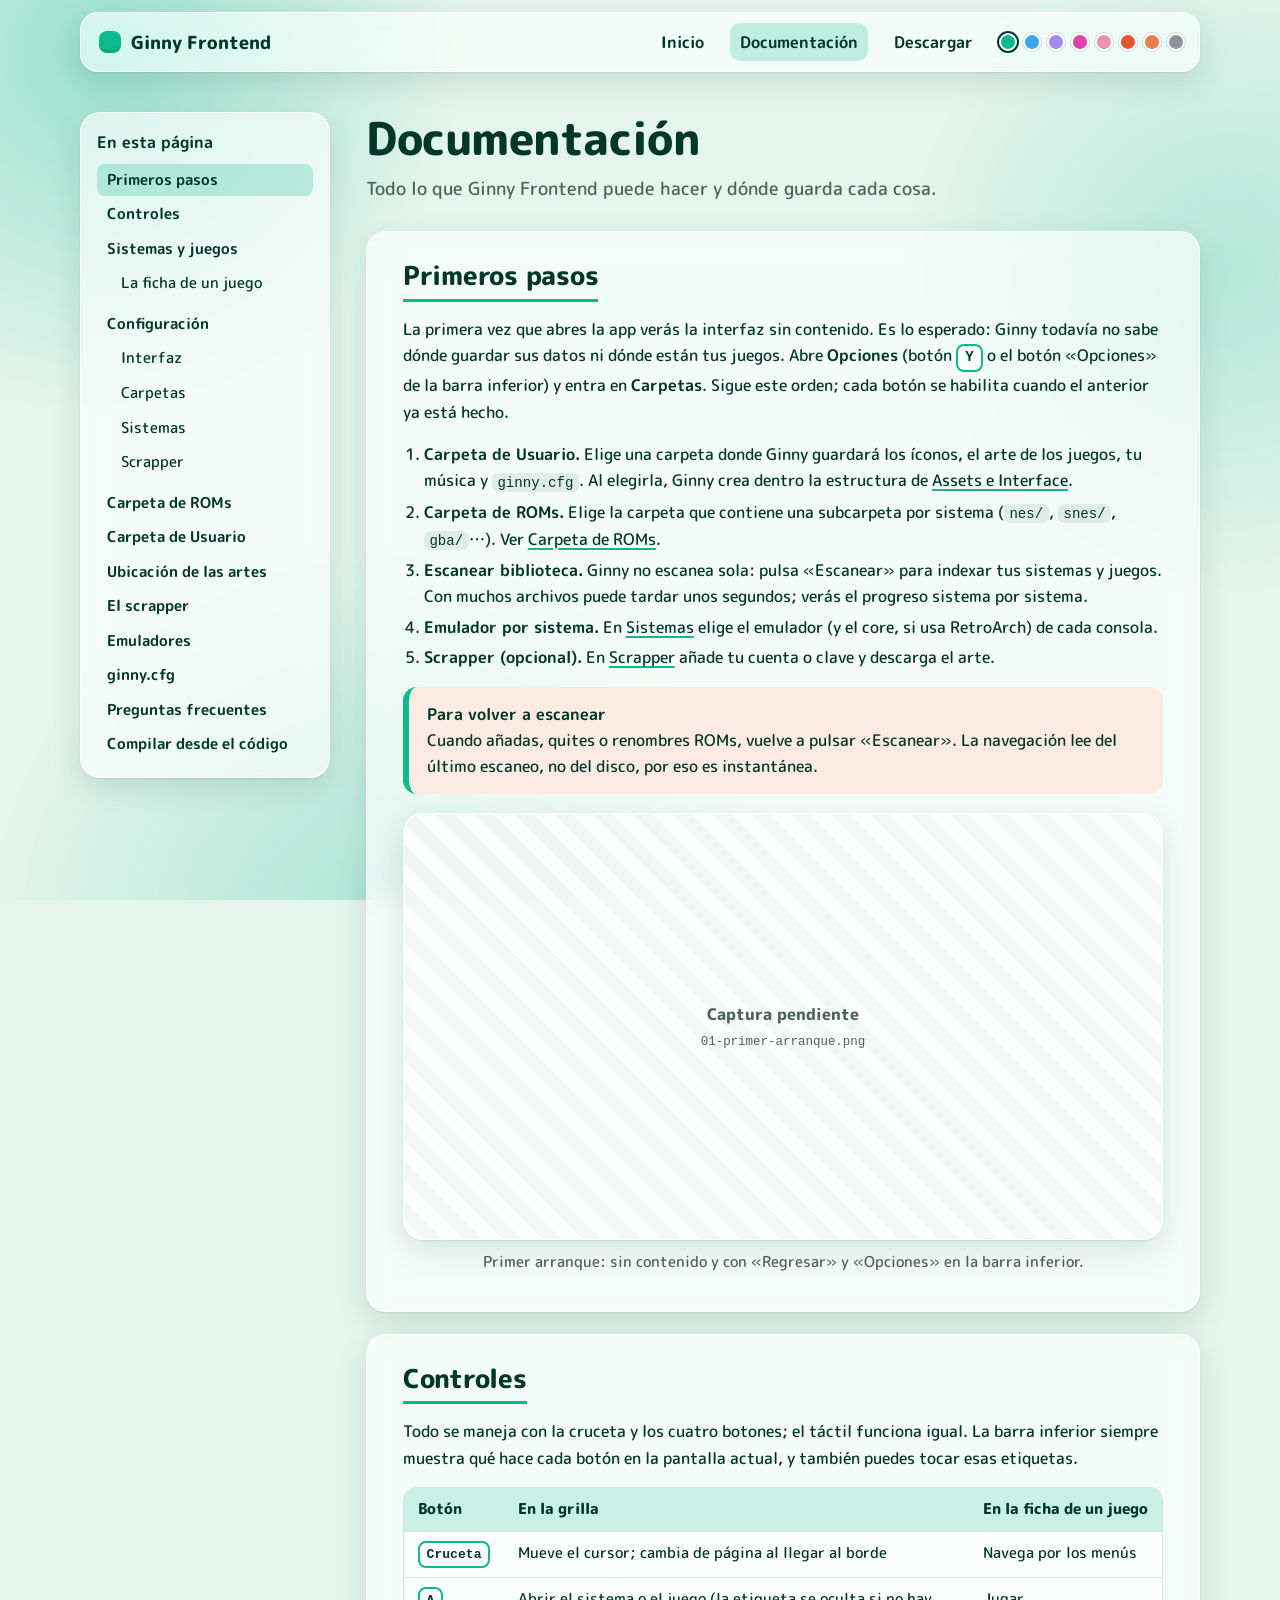
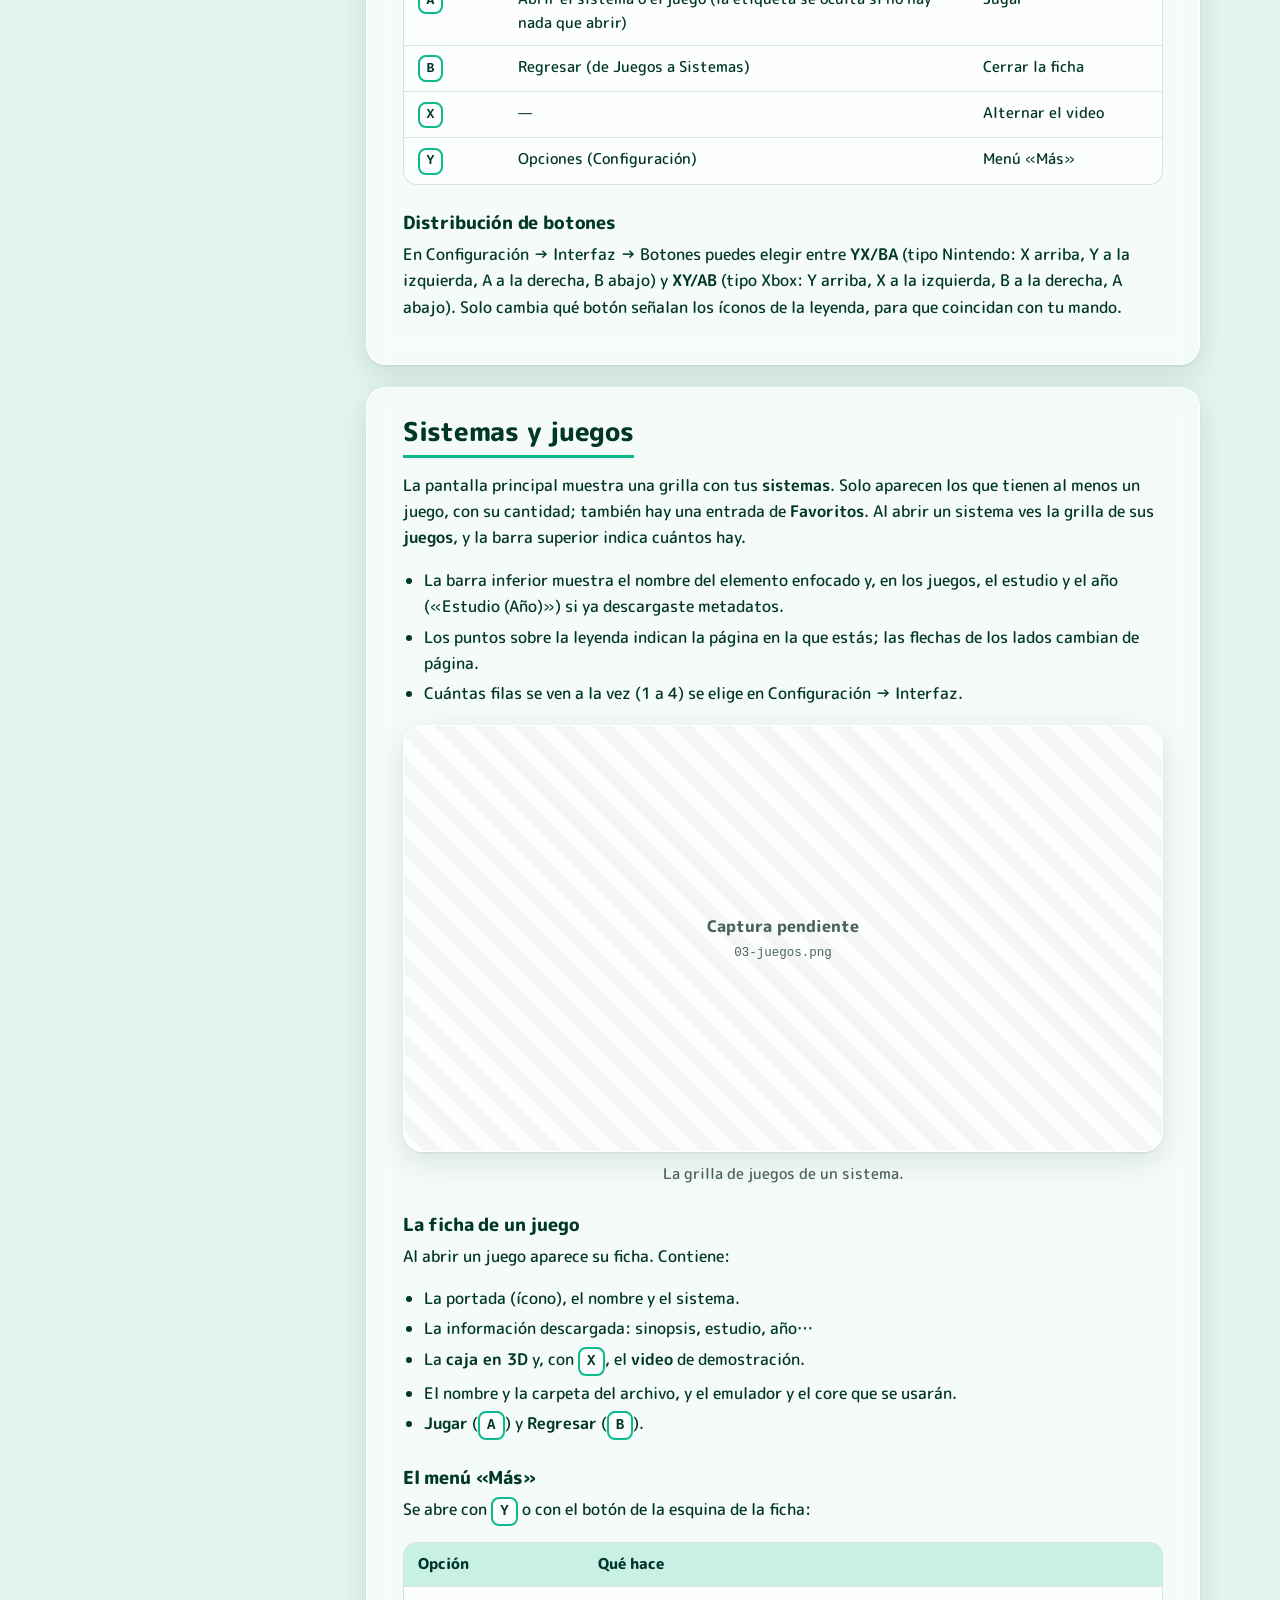
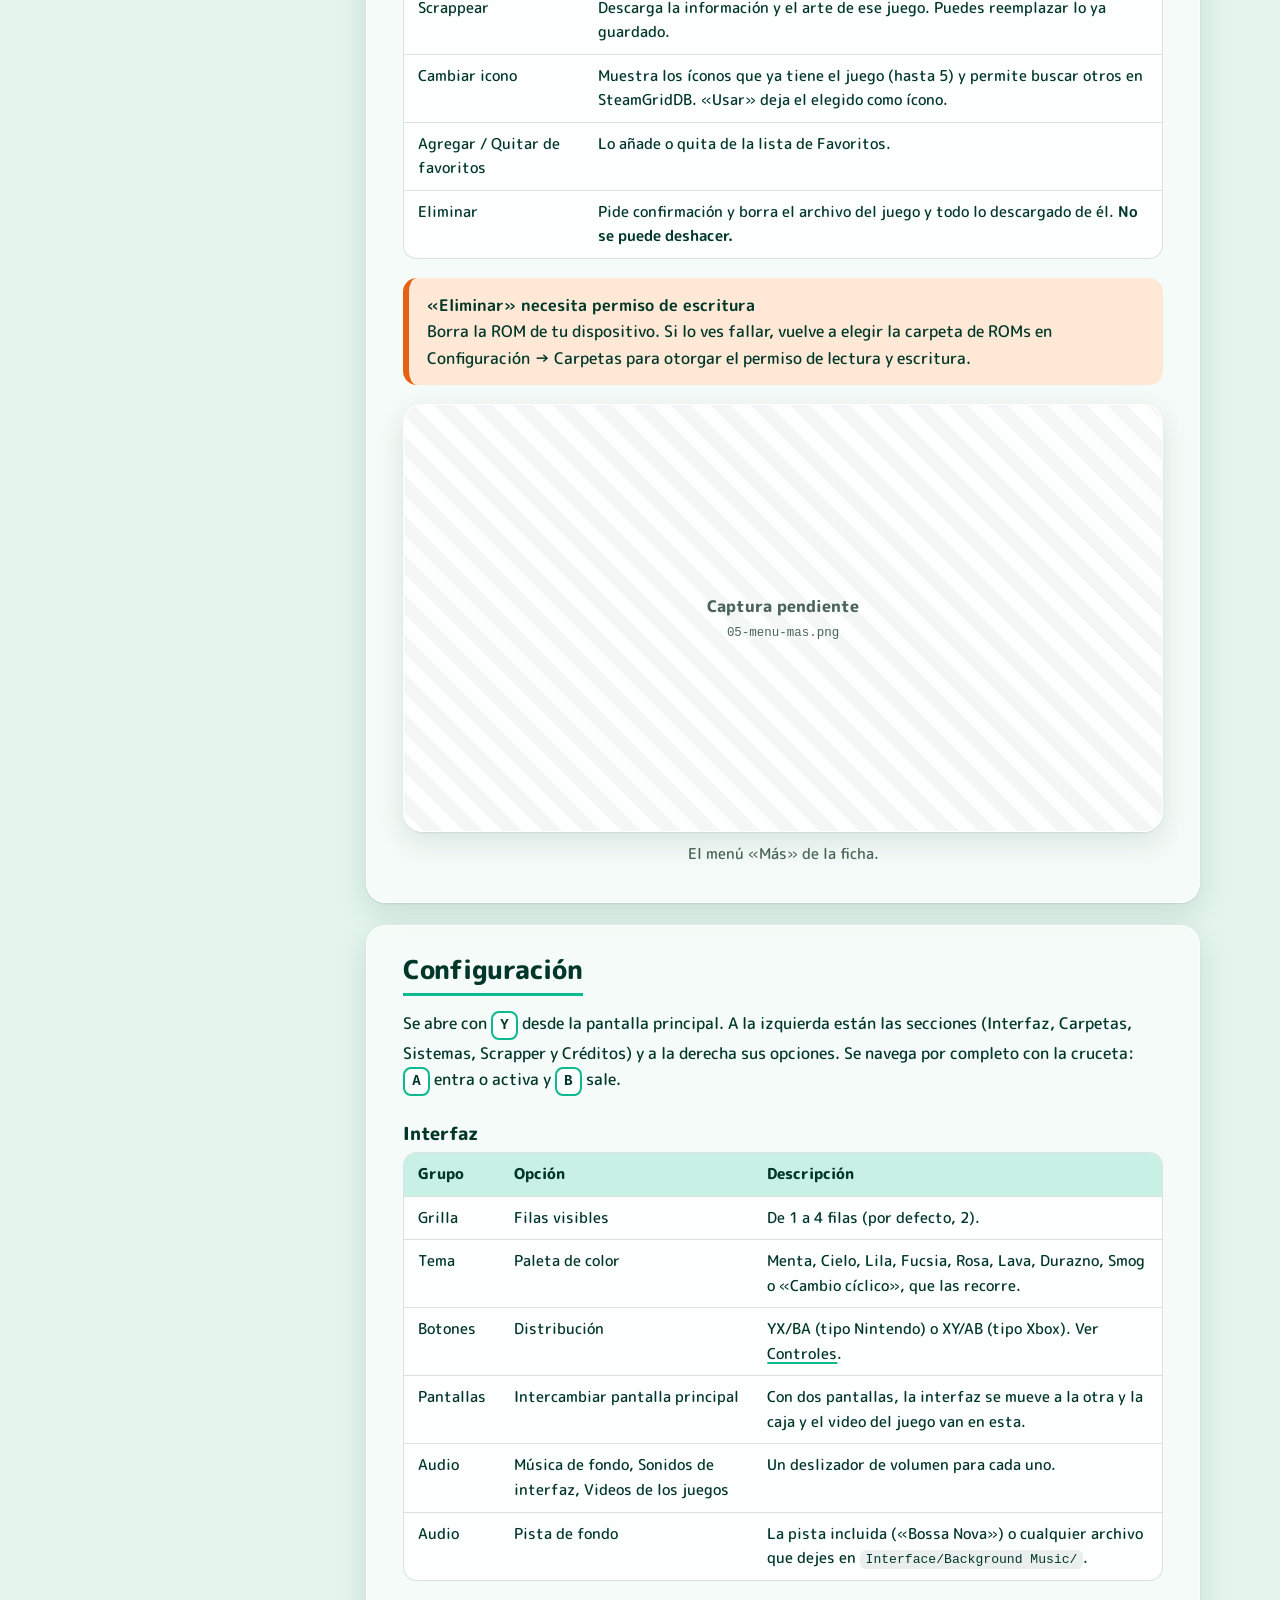
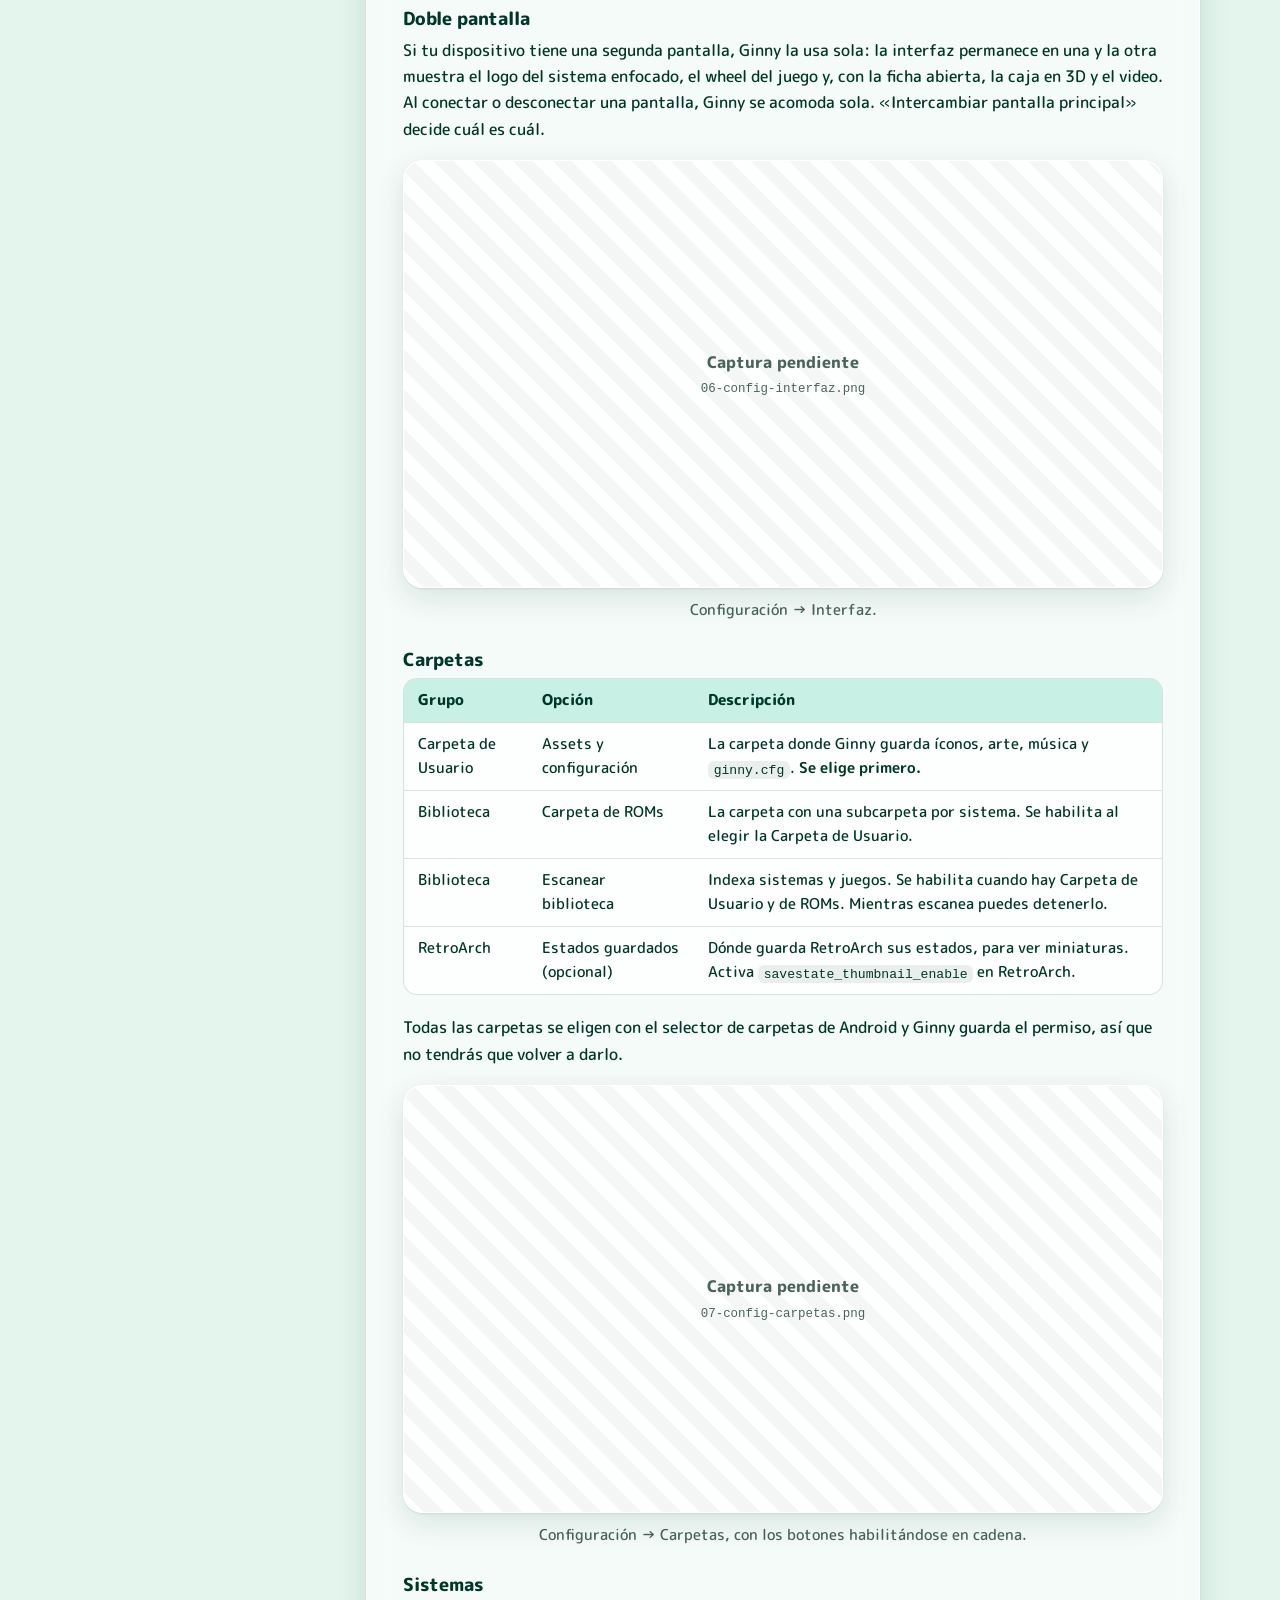
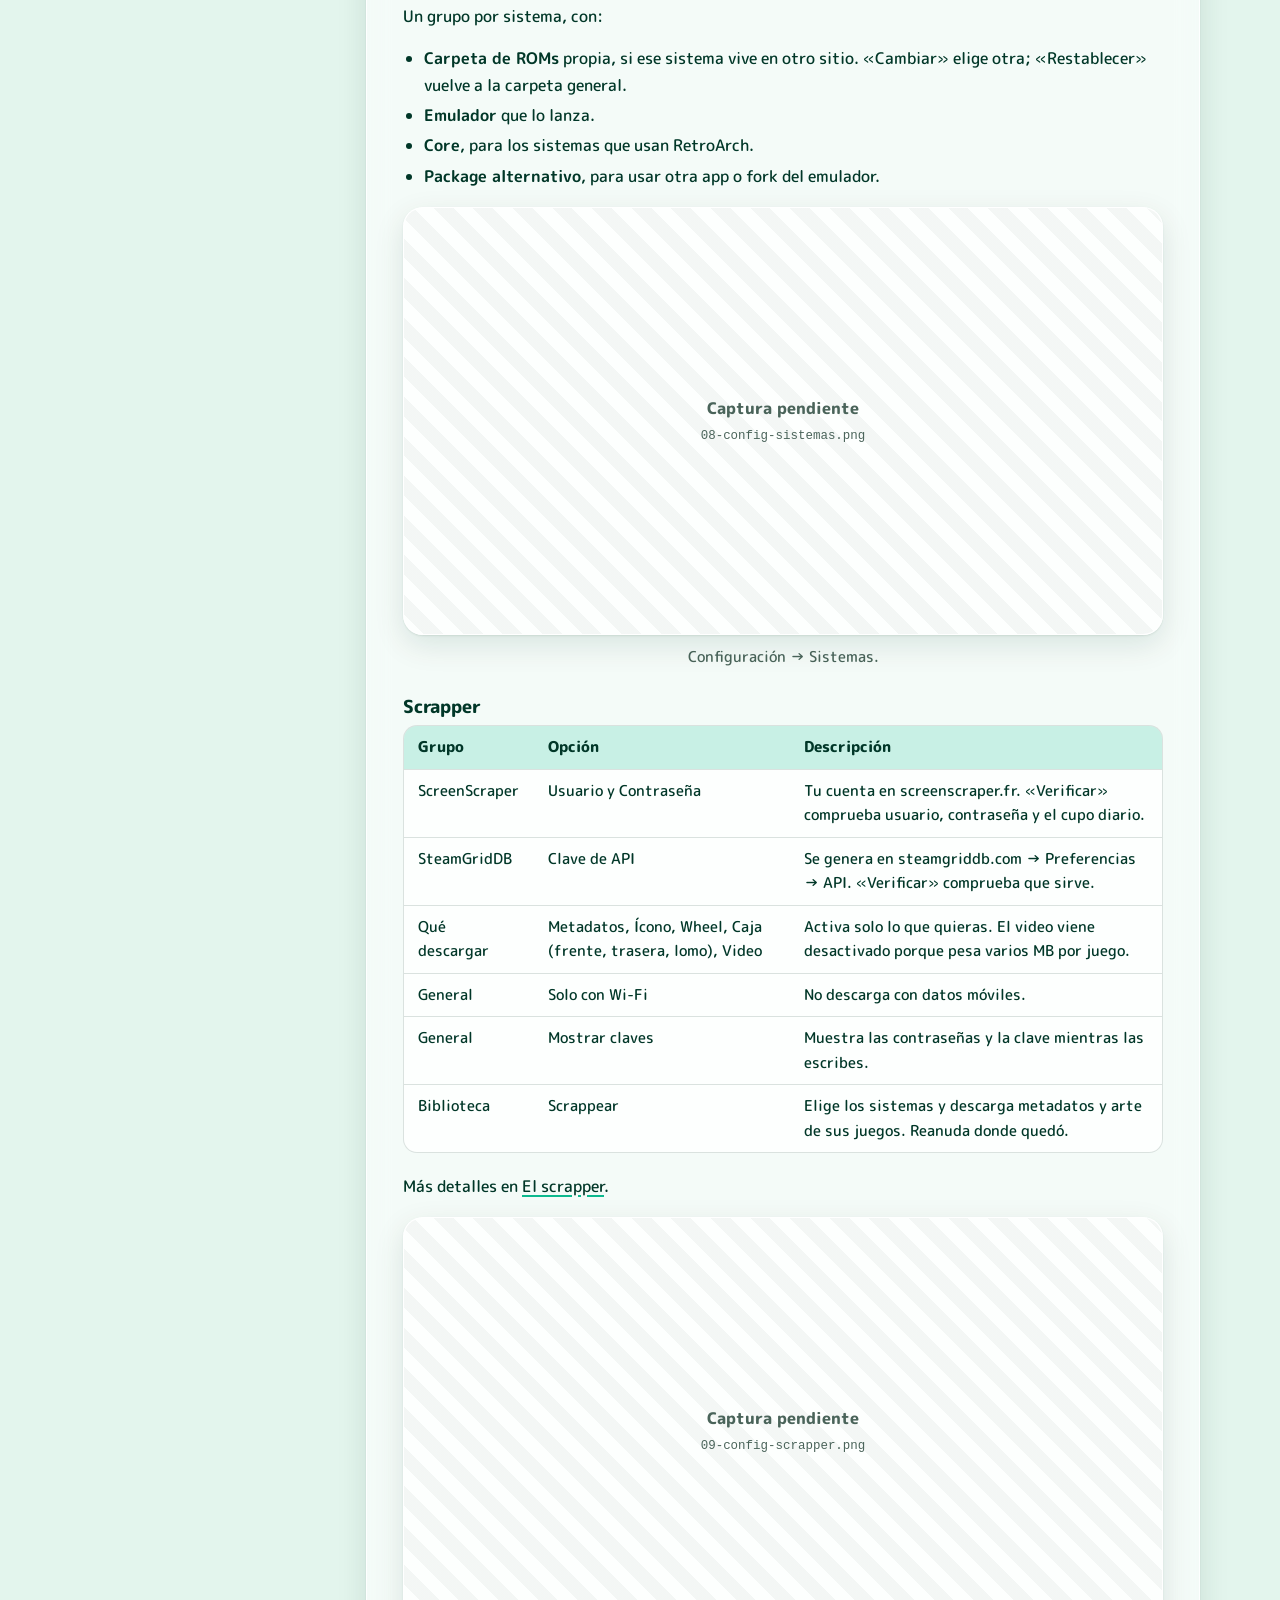
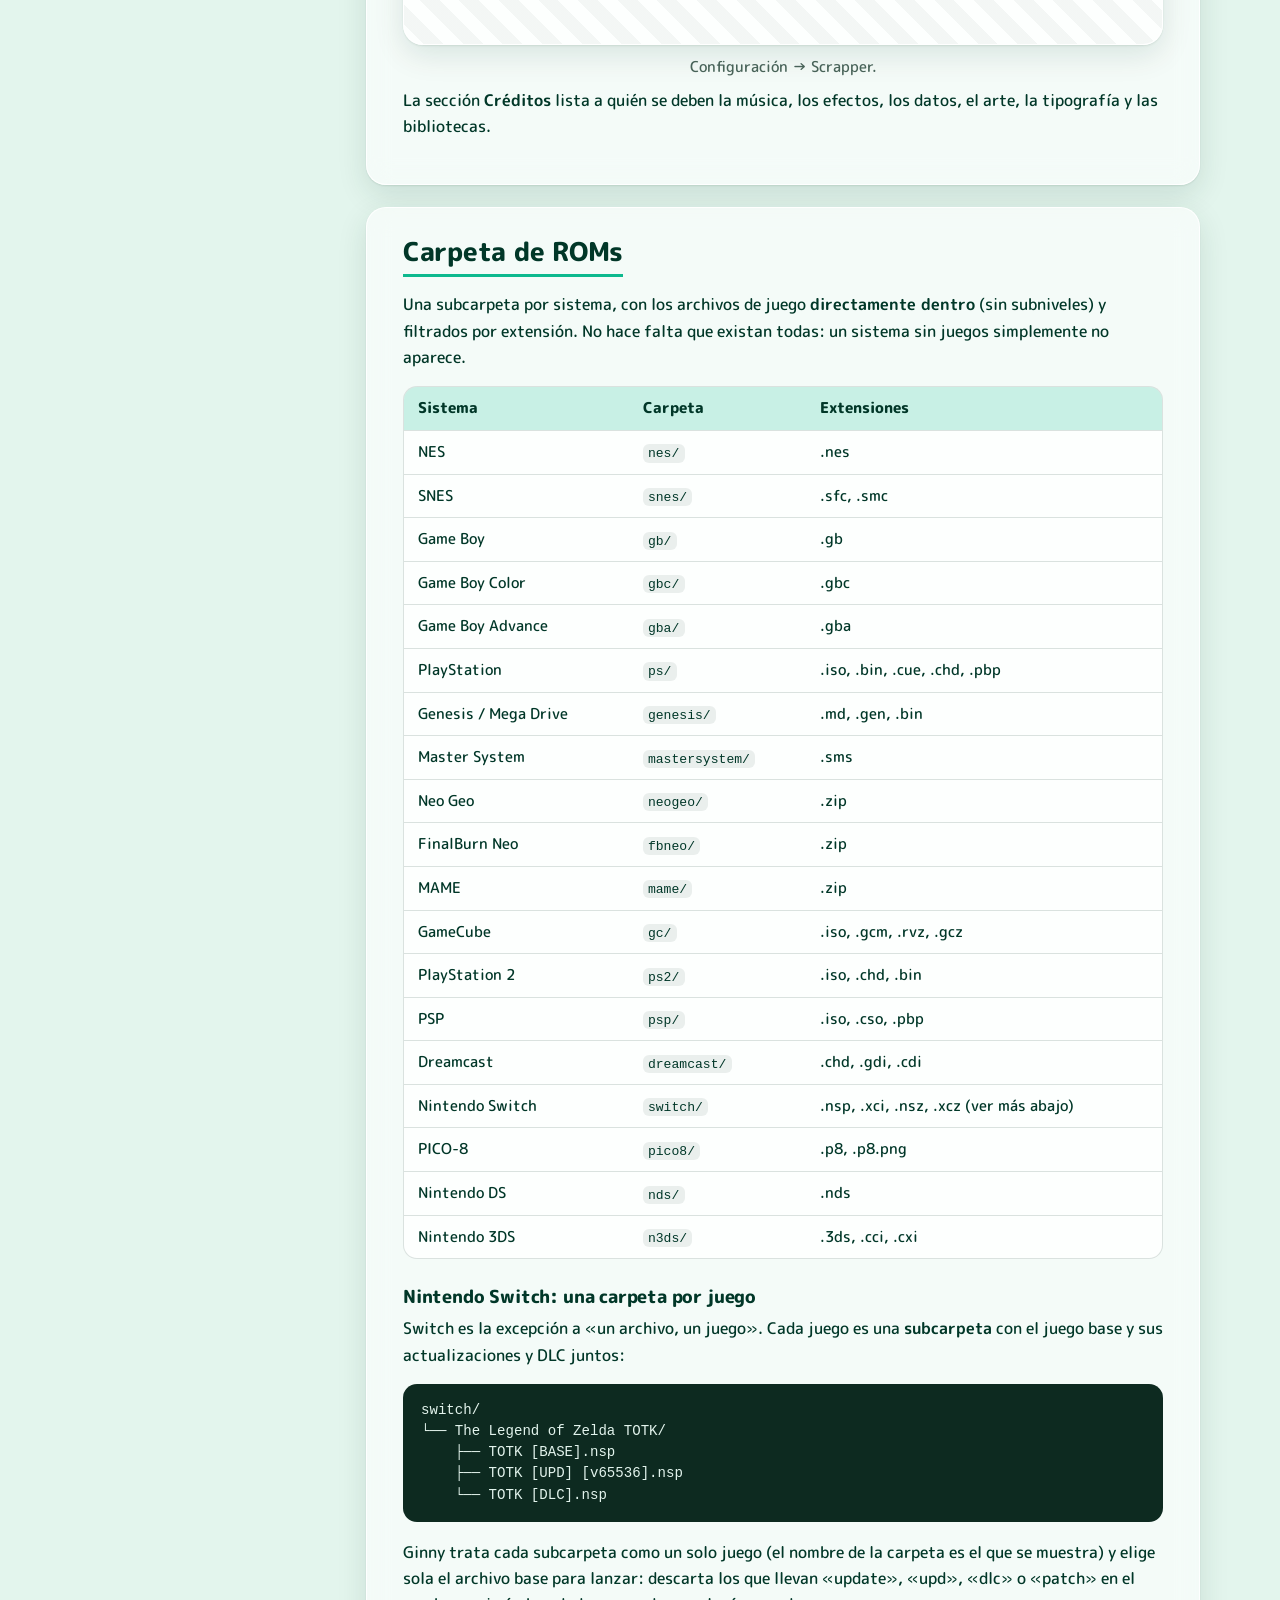
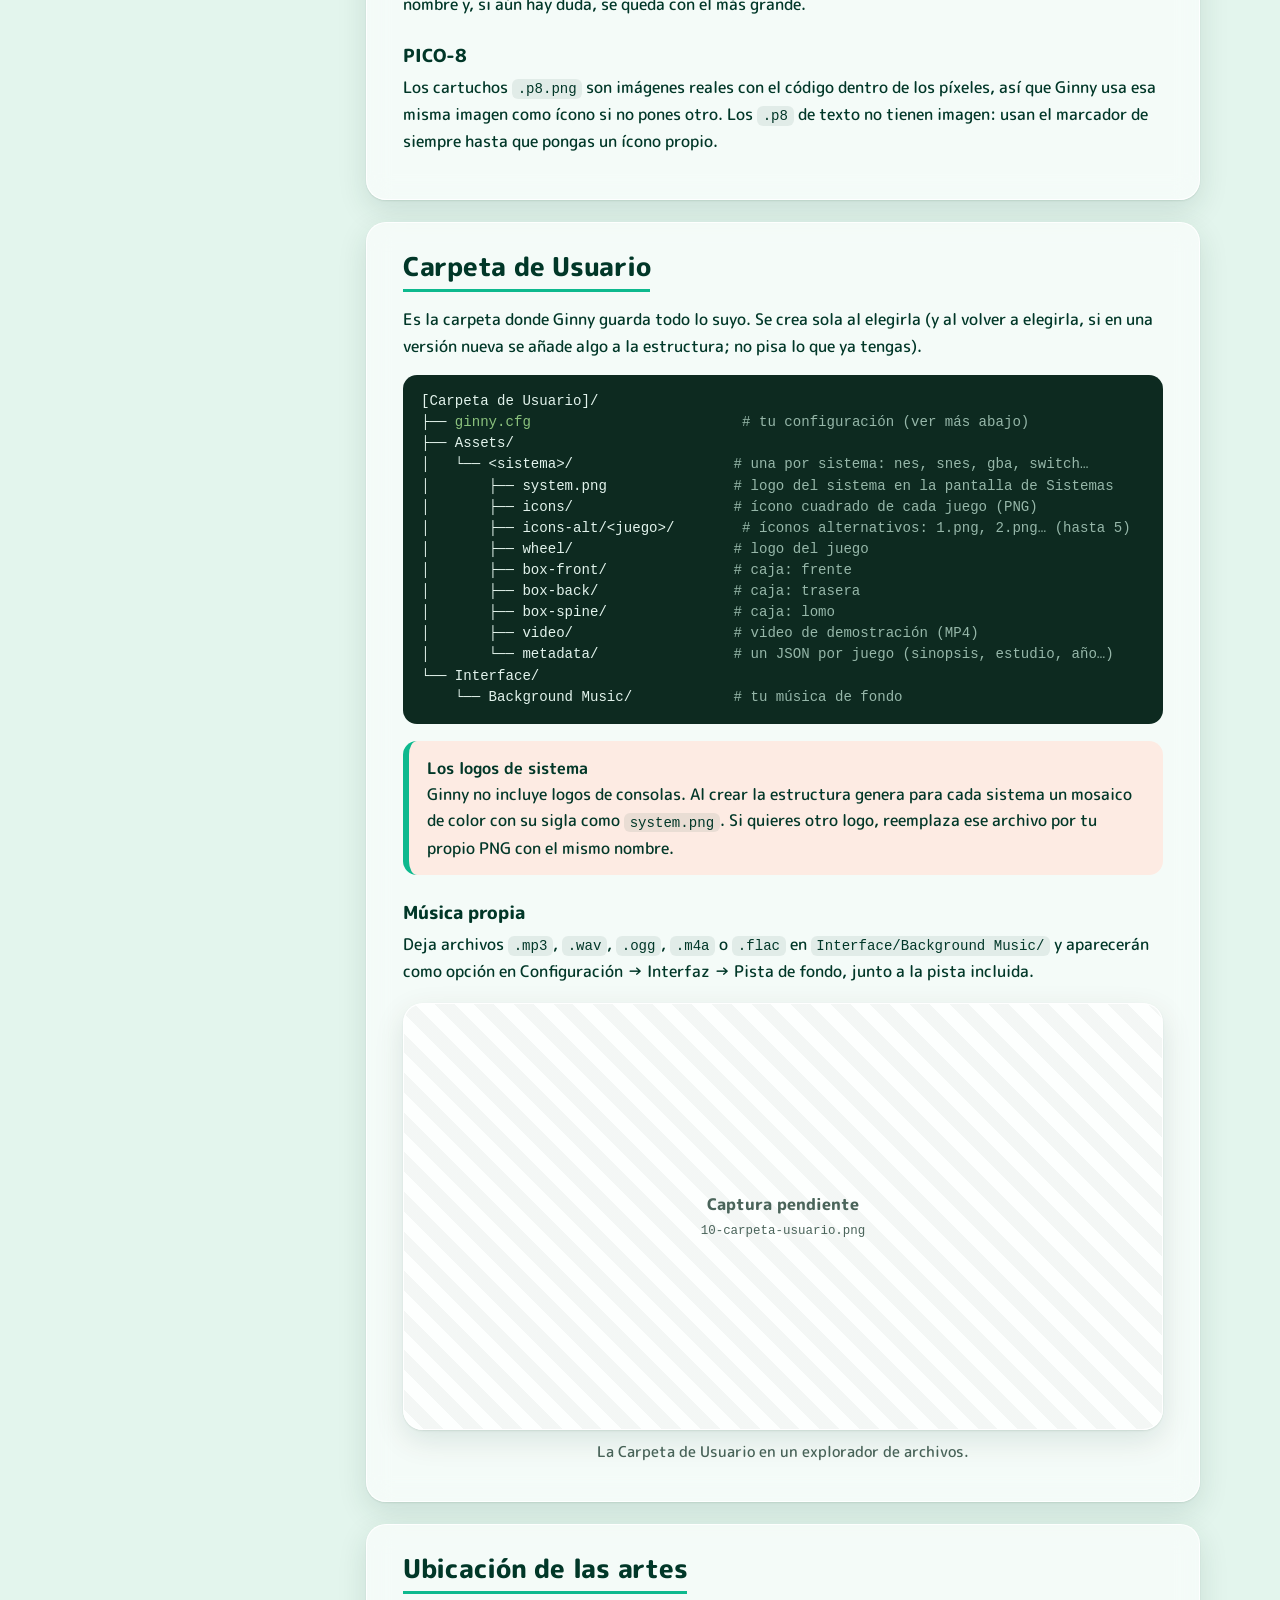
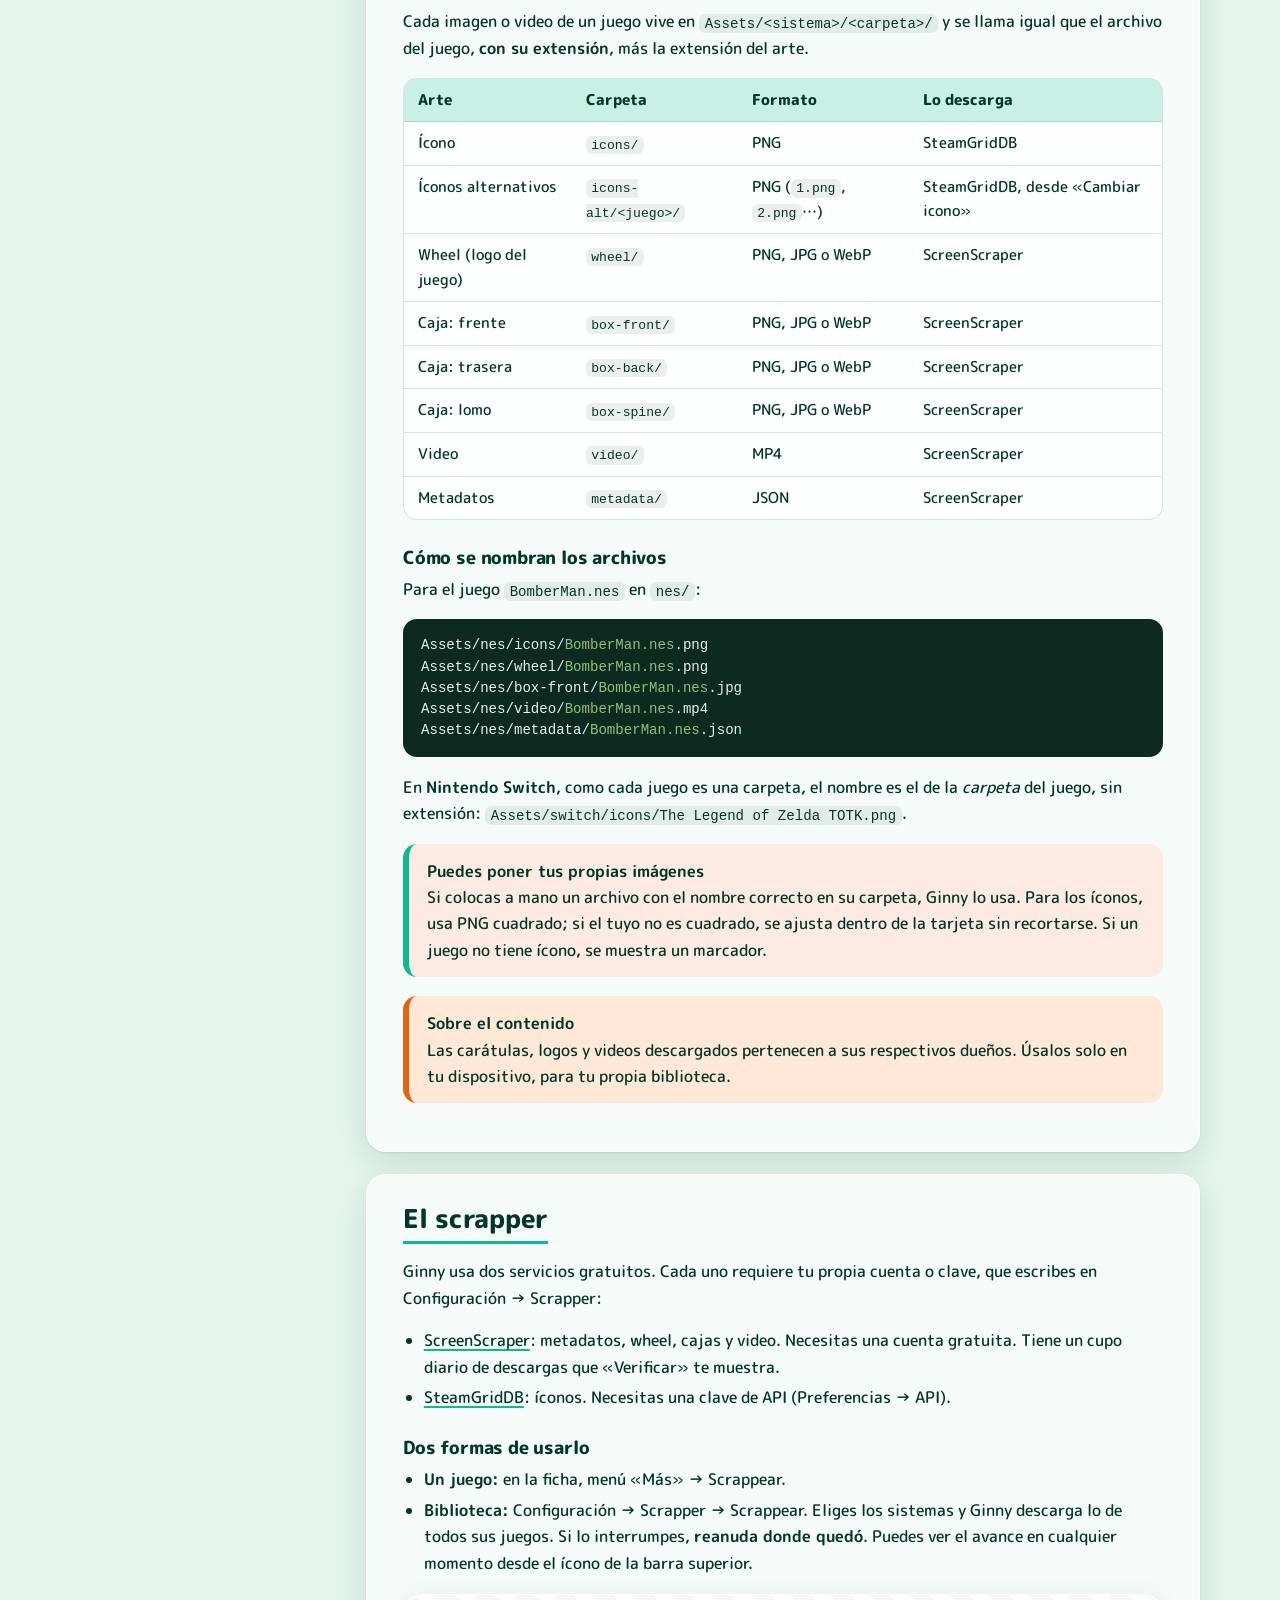
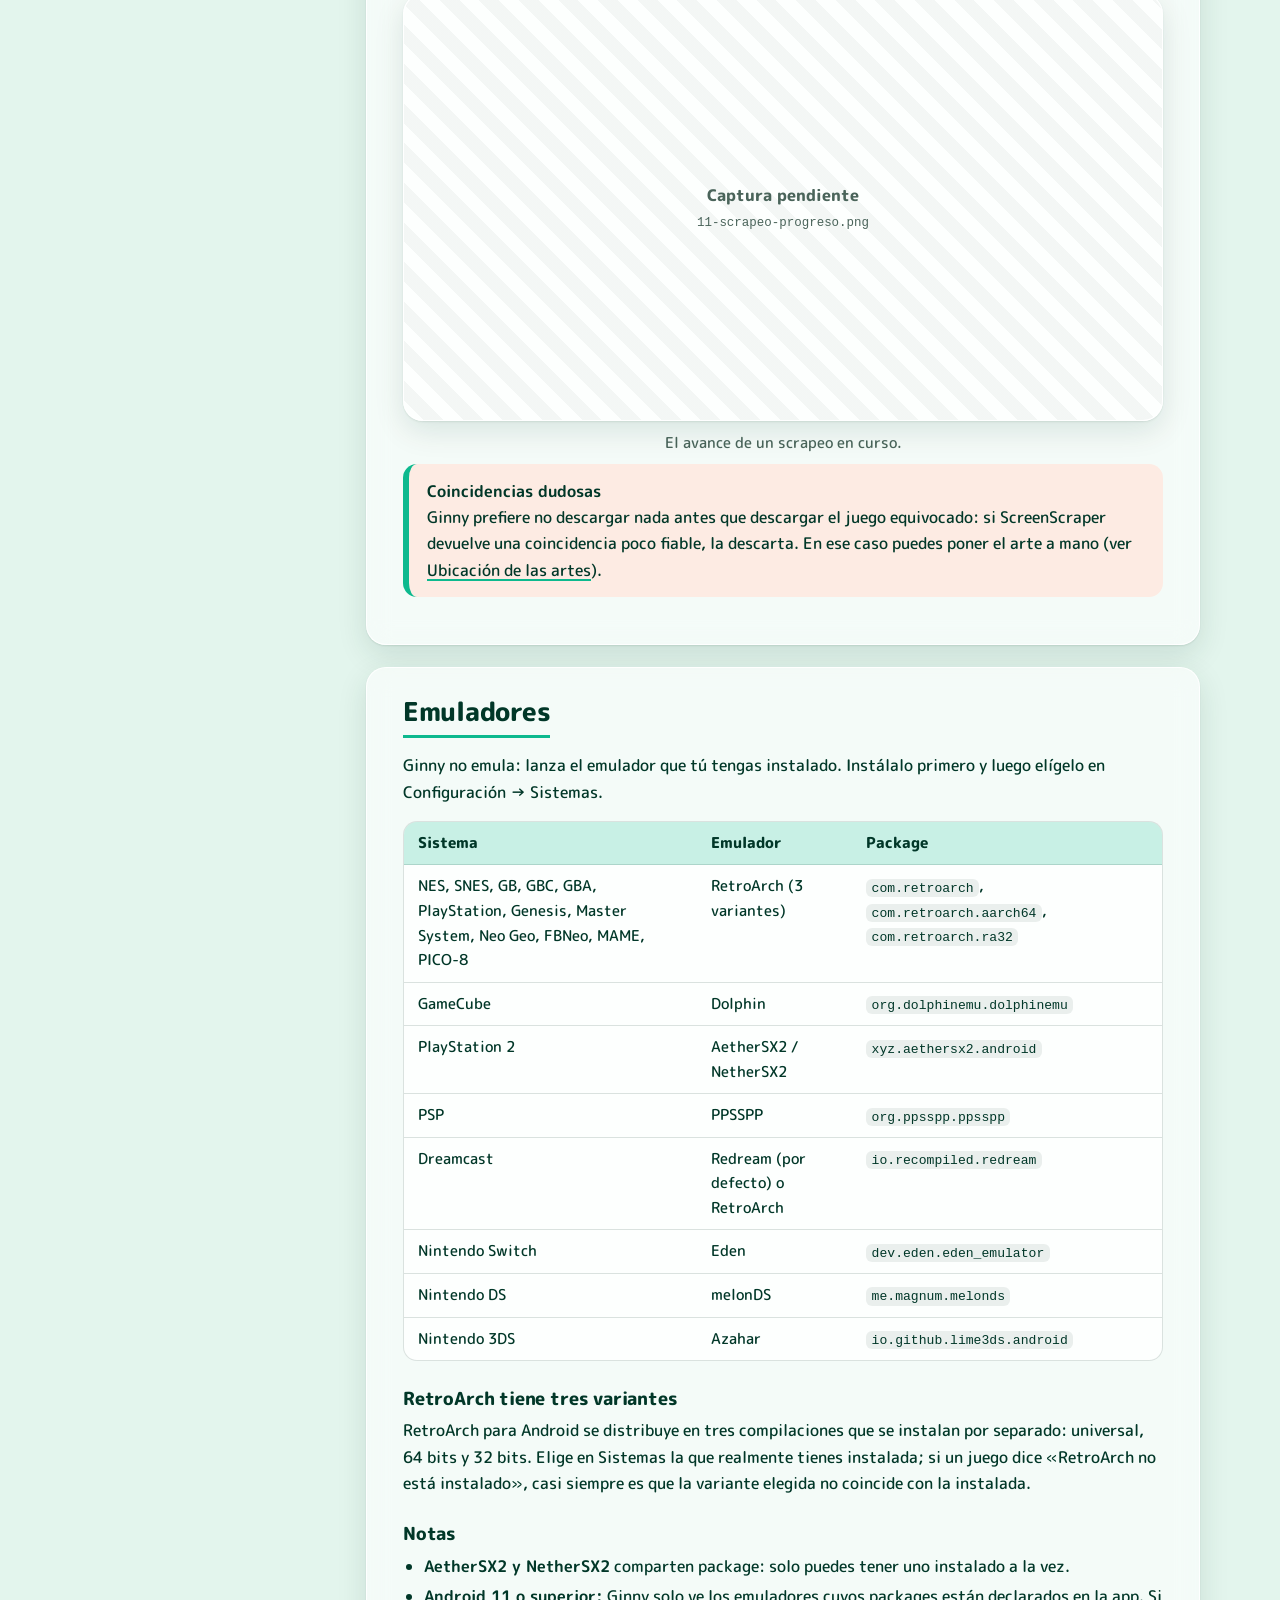
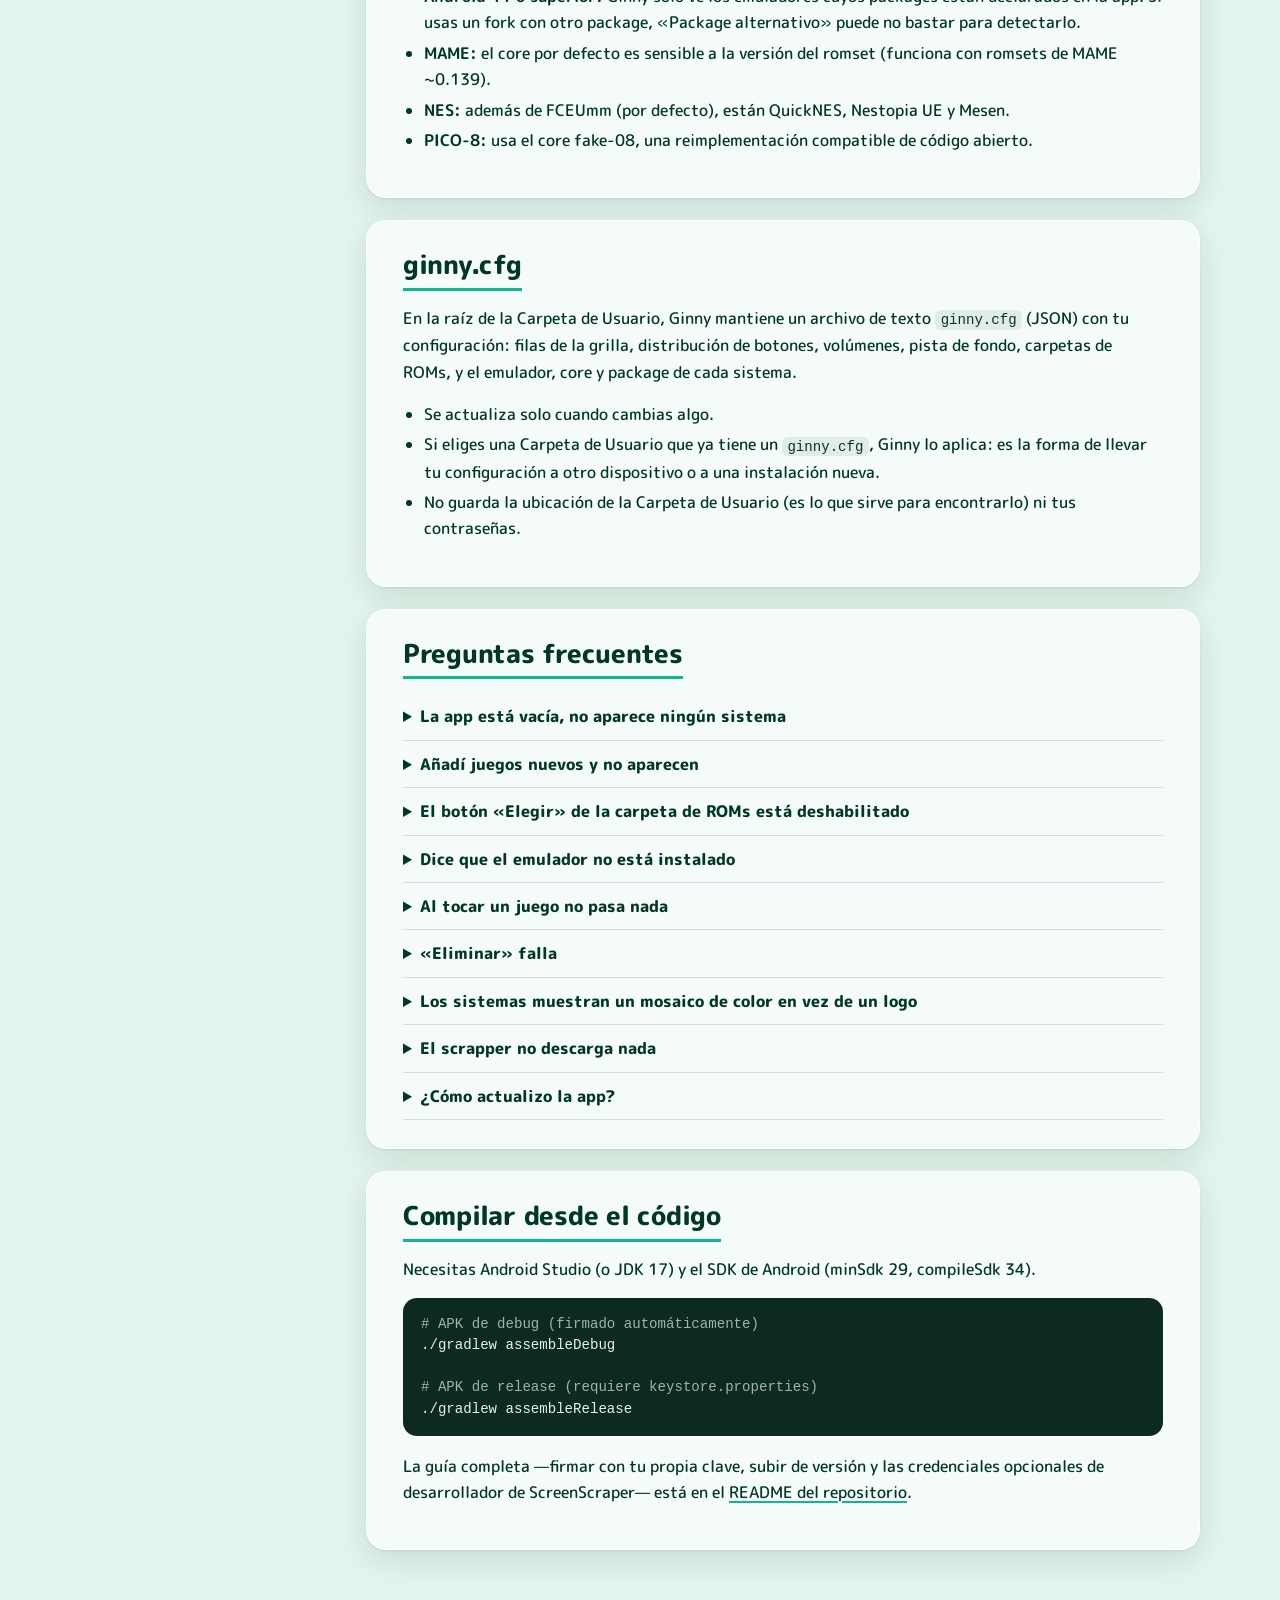
==== site/docs.html @ fd738036 "Sitio de presentación y documentación (GitHub Pages) con workflow de publicación Co-Authored-By: Cla" ====
<!doctype html>
<html lang="es">
<head>
  <meta charset="utf-8">
  <meta name="viewport" content="width=device-width, initial-scale=1">
  <title>Documentación · Ginny Frontend</title>
  <meta name="description" content="Documentación de Ginny Frontend: primeros pasos, controles, configuración, estructura de la carpeta de usuario, ubicación de las artes, scrapper y emuladores.">
  <link rel="icon" href="data:image/svg+xml,%3Csvg xmlns='http://www.w3.org/2000/svg' viewBox='0 0 32 32'%3E%3Crect width='32' height='32' rx='9' fill='%230db98e'/%3E%3C/svg%3E">
  <link rel="preconnect" href="https://fonts.googleapis.com">
  <link rel="preconnect" href="https://fonts.gstatic.com" crossorigin>
  <link href="https://fonts.googleapis.com/css2?family=M+PLUS+Rounded+1c:wght@500;700;800&display=swap" rel="stylesheet">
  <link rel="stylesheet" href="assets/style.css">
</head>
<body>
  <header class="nav">
    <div class="wrap nav-inner">
      <a class="brand" href="./"><span class="brand-dot" aria-hidden="true"></span>Ginny Frontend</a>
      <a class="link hide-sm" href="./">Inicio</a>
      <a class="link" href="docs.html" aria-current="page">Documentación</a>
      <a class="link hide-sm" href="https://github.com/sanchezmendozajean/ginny-frontend/releases/latest">Descargar</a>
      <div class="themes" role="group" aria-label="Tema de color"></div>
    </div>
  </header>

  <div class="wrap docs">
    <nav class="toc" aria-label="Índice">
      <strong>En esta página</strong>
      <ol>
        <li><a href="#primeros-pasos">Primeros pasos</a></li>
        <li><a href="#controles">Controles</a></li>
        <li><a href="#biblioteca">Sistemas y juegos</a>
          <ol>
            <li><a href="#ficha-juego">La ficha de un juego</a></li>
          </ol>
        </li>
        <li><a href="#configuracion">Configuración</a>
          <ol>
            <li><a href="#cfg-interfaz">Interfaz</a></li>
            <li><a href="#cfg-carpetas">Carpetas</a></li>
            <li><a href="#cfg-sistemas">Sistemas</a></li>
            <li><a href="#cfg-scrapper">Scrapper</a></li>
          </ol>
        </li>
        <li><a href="#carpeta-roms">Carpeta de ROMs</a></li>
        <li><a href="#carpeta-usuario">Carpeta de Usuario</a></li>
        <li><a href="#artes">Ubicación de las artes</a></li>
        <li><a href="#scrapper">El scrapper</a></li>
        <li><a href="#emuladores">Emuladores</a></li>
        <li><a href="#ginny-cfg">ginny.cfg</a></li>
        <li><a href="#faq">Preguntas frecuentes</a></li>
        <li><a href="#compilar">Compilar desde el código</a></li>
      </ol>
    </nav>

    <article class="doc">
      <h1>Documentación</h1>
      <p class="intro">Todo lo que Ginny Frontend puede hacer y dónde guarda cada cosa.</p>

      <!-- ───────────────────────── Primeros pasos ───────────────────────── -->
      <section id="primeros-pasos">
        <h2>Primeros pasos</h2>
        <p>La primera vez que abres la app verás la interfaz sin contenido. Es lo esperado: Ginny todavía no sabe dónde guardar sus datos ni dónde están tus juegos. Abre <strong>Opciones</strong> (botón <kbd>Y</kbd> o el botón «Opciones» de la barra inferior) y entra en <strong>Carpetas</strong>. Sigue este orden; cada botón se habilita cuando el anterior ya está hecho.</p>
        <ol>
          <li><strong>Carpeta de Usuario.</strong> Elige una carpeta donde Ginny guardará los íconos, el arte de los juegos, tu música y <code>ginny.cfg</code>. Al elegirla, Ginny crea dentro la estructura de <a href="#carpeta-usuario">Assets e Interface</a>.</li>
          <li><strong>Carpeta de ROMs.</strong> Elige la carpeta que contiene una subcarpeta por sistema (<code>nes/</code>, <code>snes/</code>, <code>gba/</code>…). Ver <a href="#carpeta-roms">Carpeta de ROMs</a>.</li>
          <li><strong>Escanear biblioteca.</strong> Ginny no escanea sola: pulsa «Escanear» para indexar tus sistemas y juegos. Con muchos archivos puede tardar unos segundos; verás el progreso sistema por sistema.</li>
          <li><strong>Emulador por sistema.</strong> En <a href="#cfg-sistemas">Sistemas</a> elige el emulador (y el core, si usa RetroArch) de cada consola.</li>
          <li><strong>Scrapper (opcional).</strong> En <a href="#cfg-scrapper">Scrapper</a> añade tu cuenta o clave y descarga el arte.</li>
        </ol>
        <div class="callout">
          <strong>Para volver a escanear</strong>
          <p>Cuando añadas, quites o renombres ROMs, vuelve a pulsar «Escanear». La navegación lee del último escaneo, no del disco, por eso es instantánea.</p>
        </div>
        <figure class="shot">
          <div class="shot-frame">
            <div class="ph"><span>Captura pendiente</span><small>01-primer-arranque.png</small></div>
            <img src="assets/img/01-primer-arranque.png" alt="Primer arranque: la interfaz sin contenido" onerror="this.remove()">
          </div>
          <figcaption>Primer arranque: sin contenido y con «Regresar» y «Opciones» en la barra inferior.</figcaption>
        </figure>
      </section>

      <!-- ───────────────────────── Controles ───────────────────────── -->
      <section id="controles">
        <h2>Controles</h2>
        <p>Todo se maneja con la cruceta y los cuatro botones; el táctil funciona igual. La barra inferior siempre muestra qué hace cada botón en la pantalla actual, y también puedes tocar esas etiquetas.</p>
        <div class="tablewrap">
          <table>
            <thead><tr><th>Botón</th><th>En la grilla</th><th>En la ficha de un juego</th></tr></thead>
            <tbody>
              <tr><td><kbd>Cruceta</kbd></td><td>Mueve el cursor; cambia de página al llegar al borde</td><td>Navega por los menús</td></tr>
              <tr><td><kbd>A</kbd></td><td>Abrir el sistema o el juego (la etiqueta se oculta si no hay nada que abrir)</td><td>Jugar</td></tr>
              <tr><td><kbd>B</kbd></td><td>Regresar (de Juegos a Sistemas)</td><td>Cerrar la ficha</td></tr>
              <tr><td><kbd>X</kbd></td><td>—</td><td>Alternar el video</td></tr>
              <tr><td><kbd>Y</kbd></td><td>Opciones (Configuración)</td><td>Menú «Más»</td></tr>
            </tbody>
          </table>
        </div>
        <h3>Distribución de botones</h3>
        <p>En Configuración → Interfaz → Botones puedes elegir entre <strong>YX/BA</strong> (tipo Nintendo: X arriba, Y a la izquierda, A a la derecha, B abajo) y <strong>XY/AB</strong> (tipo Xbox: Y arriba, X a la izquierda, B a la derecha, A abajo). Solo cambia qué botón señalan los íconos de la leyenda, para que coincidan con tu mando.</p>
      </section>

      <!-- ───────────────────────── Biblioteca ───────────────────────── -->
      <section id="biblioteca">
        <h2>Sistemas y juegos</h2>
        <p>La pantalla principal muestra una grilla con tus <strong>sistemas</strong>. Solo aparecen los que tienen al menos un juego, con su cantidad; también hay una entrada de <strong>Favoritos</strong>. Al abrir un sistema ves la grilla de sus <strong>juegos</strong>, y la barra superior indica cuántos hay.</p>
        <ul>
          <li>La barra inferior muestra el nombre del elemento enfocado y, en los juegos, el estudio y el año («Estudio (Año)») si ya descargaste metadatos.</li>
          <li>Los puntos sobre la leyenda indican la página en la que estás; las flechas de los lados cambian de página.</li>
          <li>Cuántas filas se ven a la vez (1 a 4) se elige en Configuración → Interfaz.</li>
        </ul>
        <figure class="shot">
          <div class="shot-frame">
            <div class="ph"><span>Captura pendiente</span><small>03-juegos.png</small></div>
            <img src="assets/img/03-juegos.png" alt="Grilla de juegos de un sistema" onerror="this.remove()">
          </div>
          <figcaption>La grilla de juegos de un sistema.</figcaption>
        </figure>

        <h3 id="ficha-juego">La ficha de un juego</h3>
        <p>Al abrir un juego aparece su ficha. Contiene:</p>
        <ul>
          <li>La portada (ícono), el nombre y el sistema.</li>
          <li>La información descargada: sinopsis, estudio, año…</li>
          <li>La <strong>caja en 3D</strong> y, con <kbd>X</kbd>, el <strong>video</strong> de demostración.</li>
          <li>El nombre y la carpeta del archivo, y el emulador y el core que se usarán.</li>
          <li><strong>Jugar</strong> (<kbd>A</kbd>) y <strong>Regresar</strong> (<kbd>B</kbd>).</li>
        </ul>
        <h3>El menú «Más»</h3>
        <p>Se abre con <kbd>Y</kbd> o con el botón de la esquina de la ficha:</p>
        <div class="tablewrap">
          <table>
            <thead><tr><th>Opción</th><th>Qué hace</th></tr></thead>
            <tbody>
              <tr><td>Scrappear</td><td>Descarga la información y el arte de ese juego. Puedes reemplazar lo ya guardado.</td></tr>
              <tr><td>Cambiar icono</td><td>Muestra los íconos que ya tiene el juego (hasta 5) y permite buscar otros en SteamGridDB. «Usar» deja el elegido como ícono.</td></tr>
              <tr><td>Agregar / Quitar de favoritos</td><td>Lo añade o quita de la lista de Favoritos.</td></tr>
              <tr><td>Eliminar</td><td>Pide confirmación y borra el archivo del juego y todo lo descargado de él. <strong>No se puede deshacer.</strong></td></tr>
            </tbody>
          </table>
        </div>
        <div class="callout warn">
          <strong>«Eliminar» necesita permiso de escritura</strong>
          <p>Borra la ROM de tu dispositivo. Si lo ves fallar, vuelve a elegir la carpeta de ROMs en Configuración → Carpetas para otorgar el permiso de lectura y escritura.</p>
        </div>
        <figure class="shot">
          <div class="shot-frame">
            <div class="ph"><span>Captura pendiente</span><small>05-menu-mas.png</small></div>
            <img src="assets/img/05-menu-mas.png" alt="Menú Más de la ficha de un juego" onerror="this.remove()">
          </div>
          <figcaption>El menú «Más» de la ficha.</figcaption>
        </figure>
      </section>

      <!-- ───────────────────────── Configuración ───────────────────────── -->
      <section id="configuracion">
        <h2>Configuración</h2>
        <p>Se abre con <kbd>Y</kbd> desde la pantalla principal. A la izquierda están las secciones (Interfaz, Carpetas, Sistemas, Scrapper y Créditos) y a la derecha sus opciones. Se navega por completo con la cruceta: <kbd>A</kbd> entra o activa y <kbd>B</kbd> sale.</p>

        <h3 id="cfg-interfaz">Interfaz</h3>
        <div class="tablewrap">
          <table>
            <thead><tr><th>Grupo</th><th>Opción</th><th>Descripción</th></tr></thead>
            <tbody>
              <tr><td>Grilla</td><td>Filas visibles</td><td>De 1 a 4 filas (por defecto, 2).</td></tr>
              <tr><td>Tema</td><td>Paleta de color</td><td>Menta, Cielo, Lila, Fucsia, Rosa, Lava, Durazno, Smog o «Cambio cíclico», que las recorre.</td></tr>
              <tr><td>Botones</td><td>Distribución</td><td>YX/BA (tipo Nintendo) o XY/AB (tipo Xbox). Ver <a href="#controles">Controles</a>.</td></tr>
              <tr><td>Pantallas</td><td>Intercambiar pantalla principal</td><td>Con dos pantallas, la interfaz se mueve a la otra y la caja y el video del juego van en esta.</td></tr>
              <tr><td>Audio</td><td>Música de fondo, Sonidos de interfaz, Videos de los juegos</td><td>Un deslizador de volumen para cada uno.</td></tr>
              <tr><td>Audio</td><td>Pista de fondo</td><td>La pista incluida («Bossa Nova») o cualquier archivo que dejes en <code>Interface/Background Music/</code>.</td></tr>
            </tbody>
          </table>
        </div>
        <h3>Doble pantalla</h3>
        <p>Si tu dispositivo tiene una segunda pantalla, Ginny la usa sola: la interfaz permanece en una y la otra muestra el logo del sistema enfocado, el wheel del juego y, con la ficha abierta, la caja en 3D y el video. Al conectar o desconectar una pantalla, Ginny se acomoda sola. «Intercambiar pantalla principal» decide cuál es cuál.</p>
        <figure class="shot">
          <div class="shot-frame">
            <div class="ph"><span>Captura pendiente</span><small>06-config-interfaz.png</small></div>
            <img src="assets/img/06-config-interfaz.png" alt="Configuración, sección Interfaz" onerror="this.remove()">
          </div>
          <figcaption>Configuración → Interfaz.</figcaption>
        </figure>

        <h3 id="cfg-carpetas">Carpetas</h3>
        <div class="tablewrap">
          <table>
            <thead><tr><th>Grupo</th><th>Opción</th><th>Descripción</th></tr></thead>
            <tbody>
              <tr><td>Carpeta de Usuario</td><td>Assets y configuración</td><td>La carpeta donde Ginny guarda íconos, arte, música y <code>ginny.cfg</code>. <strong>Se elige primero.</strong></td></tr>
              <tr><td>Biblioteca</td><td>Carpeta de ROMs</td><td>La carpeta con una subcarpeta por sistema. Se habilita al elegir la Carpeta de Usuario.</td></tr>
              <tr><td>Biblioteca</td><td>Escanear biblioteca</td><td>Indexa sistemas y juegos. Se habilita cuando hay Carpeta de Usuario y de ROMs. Mientras escanea puedes detenerlo.</td></tr>
              <tr><td>RetroArch</td><td>Estados guardados (opcional)</td><td>Dónde guarda RetroArch sus estados, para ver miniaturas. Activa <code>savestate_thumbnail_enable</code> en RetroArch.</td></tr>
            </tbody>
          </table>
        </div>
        <p>Todas las carpetas se eligen con el selector de carpetas de Android y Ginny guarda el permiso, así que no tendrás que volver a darlo.</p>
        <figure class="shot">
          <div class="shot-frame">
            <div class="ph"><span>Captura pendiente</span><small>07-config-carpetas.png</small></div>
            <img src="assets/img/07-config-carpetas.png" alt="Configuración, sección Carpetas" onerror="this.remove()">
          </div>
          <figcaption>Configuración → Carpetas, con los botones habilitándose en cadena.</figcaption>
        </figure>

        <h3 id="cfg-sistemas">Sistemas</h3>
        <p>Un grupo por sistema, con:</p>
        <ul>
          <li><strong>Carpeta de ROMs</strong> propia, si ese sistema vive en otro sitio. «Cambiar» elige otra; «Restablecer» vuelve a la carpeta general.</li>
          <li><strong>Emulador</strong> que lo lanza.</li>
          <li><strong>Core</strong>, para los sistemas que usan RetroArch.</li>
          <li><strong>Package alternativo</strong>, para usar otra app o fork del emulador.</li>
        </ul>
        <figure class="shot">
          <div class="shot-frame">
            <div class="ph"><span>Captura pendiente</span><small>08-config-sistemas.png</small></div>
            <img src="assets/img/08-config-sistemas.png" alt="Configuración, sección Sistemas" onerror="this.remove()">
          </div>
          <figcaption>Configuración → Sistemas.</figcaption>
        </figure>

        <h3 id="cfg-scrapper">Scrapper</h3>
        <div class="tablewrap">
          <table>
            <thead><tr><th>Grupo</th><th>Opción</th><th>Descripción</th></tr></thead>
            <tbody>
              <tr><td>ScreenScraper</td><td>Usuario y Contraseña</td><td>Tu cuenta en screenscraper.fr. «Verificar» comprueba usuario, contraseña y el cupo diario.</td></tr>
              <tr><td>SteamGridDB</td><td>Clave de API</td><td>Se genera en steamgriddb.com → Preferencias → API. «Verificar» comprueba que sirve.</td></tr>
              <tr><td>Qué descargar</td><td>Metadatos, Ícono, Wheel, Caja (frente, trasera, lomo), Video</td><td>Activa solo lo que quieras. El video viene desactivado porque pesa varios MB por juego.</td></tr>
              <tr><td>General</td><td>Solo con Wi-Fi</td><td>No descarga con datos móviles.</td></tr>
              <tr><td>General</td><td>Mostrar claves</td><td>Muestra las contraseñas y la clave mientras las escribes.</td></tr>
              <tr><td>Biblioteca</td><td>Scrappear</td><td>Elige los sistemas y descarga metadatos y arte de sus juegos. Reanuda donde quedó.</td></tr>
            </tbody>
          </table>
        </div>
        <p>Más detalles en <a href="#scrapper">El scrapper</a>.</p>
        <figure class="shot">
          <div class="shot-frame">
            <div class="ph"><span>Captura pendiente</span><small>09-config-scrapper.png</small></div>
            <img src="assets/img/09-config-scrapper.png" alt="Configuración, sección Scrapper" onerror="this.remove()">
          </div>
          <figcaption>Configuración → Scrapper.</figcaption>
        </figure>
        <p>La sección <strong>Créditos</strong> lista a quién se deben la música, los efectos, los datos, el arte, la tipografía y las bibliotecas.</p>
      </section>

      <!-- ───────────────────────── Carpeta de ROMs ───────────────────────── -->
      <section id="carpeta-roms">
        <h2>Carpeta de ROMs</h2>
        <p>Una subcarpeta por sistema, con los archivos de juego <strong>directamente dentro</strong> (sin subniveles) y filtrados por extensión. No hace falta que existan todas: un sistema sin juegos simplemente no aparece.</p>
        <div class="tablewrap">
          <table>
            <thead><tr><th>Sistema</th><th>Carpeta</th><th>Extensiones</th></tr></thead>
            <tbody>
              <tr><td>NES</td><td><code>nes/</code></td><td>.nes</td></tr>
              <tr><td>SNES</td><td><code>snes/</code></td><td>.sfc, .smc</td></tr>
              <tr><td>Game Boy</td><td><code>gb/</code></td><td>.gb</td></tr>
              <tr><td>Game Boy Color</td><td><code>gbc/</code></td><td>.gbc</td></tr>
              <tr><td>Game Boy Advance</td><td><code>gba/</code></td><td>.gba</td></tr>
              <tr><td>PlayStation</td><td><code>ps/</code></td><td>.iso, .bin, .cue, .chd, .pbp</td></tr>
              <tr><td>Genesis / Mega Drive</td><td><code>genesis/</code></td><td>.md, .gen, .bin</td></tr>
              <tr><td>Master System</td><td><code>mastersystem/</code></td><td>.sms</td></tr>
              <tr><td>Neo Geo</td><td><code>neogeo/</code></td><td>.zip</td></tr>
              <tr><td>FinalBurn Neo</td><td><code>fbneo/</code></td><td>.zip</td></tr>
              <tr><td>MAME</td><td><code>mame/</code></td><td>.zip</td></tr>
              <tr><td>GameCube</td><td><code>gc/</code></td><td>.iso, .gcm, .rvz, .gcz</td></tr>
              <tr><td>PlayStation 2</td><td><code>ps2/</code></td><td>.iso, .chd, .bin</td></tr>
              <tr><td>PSP</td><td><code>psp/</code></td><td>.iso, .cso, .pbp</td></tr>
              <tr><td>Dreamcast</td><td><code>dreamcast/</code></td><td>.chd, .gdi, .cdi</td></tr>
              <tr><td>Nintendo Switch</td><td><code>switch/</code></td><td>.nsp, .xci, .nsz, .xcz (ver más abajo)</td></tr>
              <tr><td>PICO-8</td><td><code>pico8/</code></td><td>.p8, .p8.png</td></tr>
              <tr><td>Nintendo DS</td><td><code>nds/</code></td><td>.nds</td></tr>
              <tr><td>Nintendo 3DS</td><td><code>n3ds/</code></td><td>.3ds, .cci, .cxi</td></tr>
            </tbody>
          </table>
        </div>
        <h3>Nintendo Switch: una carpeta por juego</h3>
        <p>Switch es la excepción a «un archivo, un juego». Cada juego es una <strong>subcarpeta</strong> con el juego base y sus actualizaciones y DLC juntos:</p>
<pre>switch/
└── The Legend of Zelda TOTK/
    ├── TOTK [BASE].nsp
    ├── TOTK [UPD] [v65536].nsp
    └── TOTK [DLC].nsp</pre>
        <p>Ginny trata cada subcarpeta como un solo juego (el nombre de la carpeta es el que se muestra) y elige sola el archivo base para lanzar: descarta los que llevan «update», «upd», «dlc» o «patch» en el nombre y, si aún hay duda, se queda con el más grande.</p>
        <h3>PICO-8</h3>
        <p>Los cartuchos <code>.p8.png</code> son imágenes reales con el código dentro de los píxeles, así que Ginny usa esa misma imagen como ícono si no pones otro. Los <code>.p8</code> de texto no tienen imagen: usan el marcador de siempre hasta que pongas un ícono propio.</p>
      </section>

      <!-- ───────────────────────── Carpeta de Usuario ───────────────────────── -->
      <section id="carpeta-usuario">
        <h2>Carpeta de Usuario</h2>
        <p>Es la carpeta donde Ginny guarda todo lo suyo. Se crea sola al elegirla (y al volver a elegirla, si en una versión nueva se añade algo a la estructura; no pisa lo que ya tengas).</p>
<pre>[Carpeta de Usuario]/
├── <span class="a">ginny.cfg</span>                         <span class="c"># tu configuración (ver más abajo)</span>
├── Assets/
│   └── &lt;sistema&gt;/                   <span class="c"># una por sistema: nes, snes, gba, switch…</span>
│       ├── system.png               <span class="c"># logo del sistema en la pantalla de Sistemas</span>
│       ├── icons/                   <span class="c"># ícono cuadrado de cada juego (PNG)</span>
│       ├── icons-alt/&lt;juego&gt;/        <span class="c"># íconos alternativos: 1.png, 2.png… (hasta 5)</span>
│       ├── wheel/                   <span class="c"># logo del juego</span>
│       ├── box-front/               <span class="c"># caja: frente</span>
│       ├── box-back/                <span class="c"># caja: trasera</span>
│       ├── box-spine/               <span class="c"># caja: lomo</span>
│       ├── video/                   <span class="c"># video de demostración (MP4)</span>
│       └── metadata/                <span class="c"># un JSON por juego (sinopsis, estudio, año…)</span>
└── Interface/
    └── Background Music/            <span class="c"># tu música de fondo</span></pre>
        <div class="callout">
          <strong>Los logos de sistema</strong>
          <p>Ginny no incluye logos de consolas. Al crear la estructura genera para cada sistema un mosaico de color con su sigla como <code>system.png</code>. Si quieres otro logo, reemplaza ese archivo por tu propio PNG con el mismo nombre.</p>
        </div>
        <h3>Música propia</h3>
        <p>Deja archivos <code>.mp3</code>, <code>.wav</code>, <code>.ogg</code>, <code>.m4a</code> o <code>.flac</code> en <code>Interface/Background Music/</code> y aparecerán como opción en Configuración → Interfaz → Pista de fondo, junto a la pista incluida.</p>
        <figure class="shot">
          <div class="shot-frame">
            <div class="ph"><span>Captura pendiente</span><small>10-carpeta-usuario.png</small></div>
            <img src="assets/img/10-carpeta-usuario.png" alt="La Carpeta de Usuario vista en un explorador de archivos" onerror="this.remove()">
          </div>
          <figcaption>La Carpeta de Usuario en un explorador de archivos.</figcaption>
        </figure>
      </section>

      <!-- ───────────────────────── Artes ───────────────────────── -->
      <section id="artes">
        <h2>Ubicación de las artes</h2>
        <p>Cada imagen o video de un juego vive en <code>Assets/&lt;sistema&gt;/&lt;carpeta&gt;/</code> y se llama igual que el archivo del juego, <strong>con su extensión</strong>, más la extensión del arte.</p>
        <div class="tablewrap">
          <table>
            <thead><tr><th>Arte</th><th>Carpeta</th><th>Formato</th><th>Lo descarga</th></tr></thead>
            <tbody>
              <tr><td>Ícono</td><td><code>icons/</code></td><td>PNG</td><td>SteamGridDB</td></tr>
              <tr><td>Íconos alternativos</td><td><code>icons-alt/&lt;juego&gt;/</code></td><td>PNG (<code>1.png</code>, <code>2.png</code>…)</td><td>SteamGridDB, desde «Cambiar icono»</td></tr>
              <tr><td>Wheel (logo del juego)</td><td><code>wheel/</code></td><td>PNG, JPG o WebP</td><td>ScreenScraper</td></tr>
              <tr><td>Caja: frente</td><td><code>box-front/</code></td><td>PNG, JPG o WebP</td><td>ScreenScraper</td></tr>
              <tr><td>Caja: trasera</td><td><code>box-back/</code></td><td>PNG, JPG o WebP</td><td>ScreenScraper</td></tr>
              <tr><td>Caja: lomo</td><td><code>box-spine/</code></td><td>PNG, JPG o WebP</td><td>ScreenScraper</td></tr>
              <tr><td>Video</td><td><code>video/</code></td><td>MP4</td><td>ScreenScraper</td></tr>
              <tr><td>Metadatos</td><td><code>metadata/</code></td><td>JSON</td><td>ScreenScraper</td></tr>
            </tbody>
          </table>
        </div>
        <h3>Cómo se nombran los archivos</h3>
        <p>Para el juego <code>BomberMan.nes</code> en <code>nes/</code>:</p>
<pre>Assets/nes/icons/<span class="a">BomberMan.nes</span>.png
Assets/nes/wheel/<span class="a">BomberMan.nes</span>.png
Assets/nes/box-front/<span class="a">BomberMan.nes</span>.jpg
Assets/nes/video/<span class="a">BomberMan.nes</span>.mp4
Assets/nes/metadata/<span class="a">BomberMan.nes</span>.json</pre>
        <p>En <strong>Nintendo Switch</strong>, como cada juego es una carpeta, el nombre es el de la <em>carpeta</em> del juego, sin extensión: <code>Assets/switch/icons/The Legend of Zelda TOTK.png</code>.</p>
        <div class="callout">
          <strong>Puedes poner tus propias imágenes</strong>
          <p>Si colocas a mano un archivo con el nombre correcto en su carpeta, Ginny lo usa. Para los íconos, usa PNG cuadrado; si el tuyo no es cuadrado, se ajusta dentro de la tarjeta sin recortarse. Si un juego no tiene ícono, se muestra un marcador.</p>
        </div>
        <div class="callout warn">
          <strong>Sobre el contenido</strong>
          <p>Las carátulas, logos y videos descargados pertenecen a sus respectivos dueños. Úsalos solo en tu dispositivo, para tu propia biblioteca.</p>
        </div>
      </section>

      <!-- ───────────────────────── Scrapper ───────────────────────── -->
      <section id="scrapper">
        <h2>El scrapper</h2>
        <p>Ginny usa dos servicios gratuitos. Cada uno requiere tu propia cuenta o clave, que escribes en Configuración → Scrapper:</p>
        <ul>
          <li><a href="https://www.screenscraper.fr">ScreenScraper</a>: metadatos, wheel, cajas y video. Necesitas una cuenta gratuita. Tiene un cupo diario de descargas que «Verificar» te muestra.</li>
          <li><a href="https://www.steamgriddb.com">SteamGridDB</a>: íconos. Necesitas una clave de API (Preferencias → API).</li>
        </ul>
        <h3>Dos formas de usarlo</h3>
        <ul>
          <li><strong>Un juego:</strong> en la ficha, menú «Más» → Scrappear.</li>
          <li><strong>Biblioteca:</strong> Configuración → Scrapper → Scrappear. Eliges los sistemas y Ginny descarga lo de todos sus juegos. Si lo interrumpes, <strong>reanuda donde quedó</strong>. Puedes ver el avance en cualquier momento desde el ícono de la barra superior.</li>
        </ul>
        <figure class="shot">
          <div class="shot-frame">
            <div class="ph"><span>Captura pendiente</span><small>11-scrapeo-progreso.png</small></div>
            <img src="assets/img/11-scrapeo-progreso.png" alt="Avance del scrapeo de la biblioteca" onerror="this.remove()">
          </div>
          <figcaption>El avance de un scrapeo en curso.</figcaption>
        </figure>
        <div class="callout">
          <strong>Coincidencias dudosas</strong>
          <p>Ginny prefiere no descargar nada antes que descargar el juego equivocado: si ScreenScraper devuelve una coincidencia poco fiable, la descarta. En ese caso puedes poner el arte a mano (ver <a href="#artes">Ubicación de las artes</a>).</p>
        </div>
      </section>

      <!-- ───────────────────────── Emuladores ───────────────────────── -->
      <section id="emuladores">
        <h2>Emuladores</h2>
        <p>Ginny no emula: lanza el emulador que tú tengas instalado. Instálalo primero y luego elígelo en Configuración → Sistemas.</p>
        <div class="tablewrap">
          <table>
            <thead><tr><th>Sistema</th><th>Emulador</th><th>Package</th></tr></thead>
            <tbody>
              <tr><td>NES, SNES, GB, GBC, GBA, PlayStation, Genesis, Master System, Neo Geo, FBNeo, MAME, PICO-8</td><td>RetroArch (3 variantes)</td><td><code>com.retroarch</code>, <code>com.retroarch.aarch64</code>, <code>com.retroarch.ra32</code></td></tr>
              <tr><td>GameCube</td><td>Dolphin</td><td><code>org.dolphinemu.dolphinemu</code></td></tr>
              <tr><td>PlayStation 2</td><td>AetherSX2 / NetherSX2</td><td><code>xyz.aethersx2.android</code></td></tr>
              <tr><td>PSP</td><td>PPSSPP</td><td><code>org.ppsspp.ppsspp</code></td></tr>
              <tr><td>Dreamcast</td><td>Redream (por defecto) o RetroArch</td><td><code>io.recompiled.redream</code></td></tr>
              <tr><td>Nintendo Switch</td><td>Eden</td><td><code>dev.eden.eden_emulator</code></td></tr>
              <tr><td>Nintendo DS</td><td>melonDS</td><td><code>me.magnum.melonds</code></td></tr>
              <tr><td>Nintendo 3DS</td><td>Azahar</td><td><code>io.github.lime3ds.android</code></td></tr>
            </tbody>
          </table>
        </div>
        <h3>RetroArch tiene tres variantes</h3>
        <p>RetroArch para Android se distribuye en tres compilaciones que se instalan por separado: universal, 64 bits y 32 bits. Elige en Sistemas la que realmente tienes instalada; si un juego dice «RetroArch no está instalado», casi siempre es que la variante elegida no coincide con la instalada.</p>
        <h3>Notas</h3>
        <ul>
          <li><strong>AetherSX2 y NetherSX2</strong> comparten package: solo puedes tener uno instalado a la vez.</li>
          <li><strong>Android 11 o superior:</strong> Ginny solo ve los emuladores cuyos packages están declarados en la app. Si usas un fork con otro package, «Package alternativo» puede no bastar para detectarlo.</li>
          <li><strong>MAME:</strong> el core por defecto es sensible a la versión del romset (funciona con romsets de MAME ~0.139).</li>
          <li><strong>NES:</strong> además de FCEUmm (por defecto), están QuickNES, Nestopia UE y Mesen.</li>
          <li><strong>PICO-8:</strong> usa el core fake-08, una reimplementación compatible de código abierto.</li>
        </ul>
      </section>

      <!-- ───────────────────────── ginny.cfg ───────────────────────── -->
      <section id="ginny-cfg">
        <h2>ginny.cfg</h2>
        <p>En la raíz de la Carpeta de Usuario, Ginny mantiene un archivo de texto <code>ginny.cfg</code> (JSON) con tu configuración: filas de la grilla, distribución de botones, volúmenes, pista de fondo, carpetas de ROMs, y el emulador, core y package de cada sistema.</p>
        <ul>
          <li>Se actualiza solo cuando cambias algo.</li>
          <li>Si eliges una Carpeta de Usuario que ya tiene un <code>ginny.cfg</code>, Ginny lo aplica: es la forma de llevar tu configuración a otro dispositivo o a una instalación nueva.</li>
          <li>No guarda la ubicación de la Carpeta de Usuario (es lo que sirve para encontrarlo) ni tus contraseñas.</li>
        </ul>
      </section>

      <!-- ───────────────────────── FAQ ───────────────────────── -->
      <section id="faq">
        <h2>Preguntas frecuentes</h2>
        <details class="faq"><summary>La app está vacía, no aparece ningún sistema</summary><p>Elige la Carpeta de Usuario, luego la de ROMs y pulsa «Escanear» (Configuración → Carpetas). Comprueba que cada sistema tenga su subcarpeta con el nombre exacto de <a href="#carpeta-roms">esta tabla</a> y archivos con las extensiones correctas.</p></details>
        <details class="faq"><summary>Añadí juegos nuevos y no aparecen</summary><p>Vuelve a pulsar «Escanear». Ginny lee del último escaneo, no del disco.</p></details>
        <details class="faq"><summary>El botón «Elegir» de la carpeta de ROMs está deshabilitado</summary><p>Primero hay que elegir la Carpeta de Usuario. «Escanear» se habilita al tener también la carpeta de ROMs.</p></details>
        <details class="faq"><summary>Dice que el emulador no está instalado</summary><p>Instala el emulador y elige en Configuración → Sistemas el que corresponde. Con RetroArch, comprueba que la variante elegida (universal, 64 o 32 bits) sea la instalada.</p></details>
        <details class="faq"><summary>Al tocar un juego no pasa nada</summary><p>El emulador puede haber cambiado la forma de abrir juegos. Comprueba que esté actualizado y que sea el que elegiste para ese sistema.</p></details>
        <details class="faq"><summary>«Eliminar» falla</summary><p>Vuelve a elegir la carpeta de ROMs en Configuración → Carpetas para dar permiso de escritura.</p></details>
        <details class="faq"><summary>Los sistemas muestran un mosaico de color en vez de un logo</summary><p>Es lo esperado: Ginny no incluye logos de consolas. Sustituye <code>Assets/&lt;sistema&gt;/system.png</code> por tu propio PNG.</p></details>
        <details class="faq"><summary>El scrapper no descarga nada</summary><p>Usa «Verificar» en Configuración → Scrapper para comprobar tu usuario, contraseña y cupo diario. Si activaste «Solo con Wi-Fi», conéctate a una red Wi-Fi.</p></details>
        <details class="faq"><summary>¿Cómo actualizo la app?</summary><p>Instala el APK nuevo encima del anterior: tus datos y tu Carpeta de Usuario se conservan.</p></details>
      </section>

      <!-- ───────────────────────── Compilar ───────────────────────── -->
      <section id="compilar">
        <h2>Compilar desde el código</h2>
        <p>Necesitas Android Studio (o JDK 17) y el SDK de Android (minSdk 29, compileSdk 34).</p>
<pre><span class="c"># APK de debug (firmado automáticamente)</span>
./gradlew assembleDebug

<span class="c"># APK de release (requiere keystore.properties)</span>
./gradlew assembleRelease</pre>
        <p>La guía completa —firmar con tu propia clave, subir de versión y las credenciales opcionales de desarrollador de ScreenScraper— está en el <a href="https://github.com/sanchezmendozajean/ginny-frontend#readme">README del repositorio</a>.</p>
      </section>
    </article>
  </div>

  <footer class="site wrap">
    <p>¿Algo no está claro o encontraste un error? Abre una <a href="https://github.com/sanchezmendozajean/ginny-frontend/issues">incidencia en GitHub</a>.</p>
  </footer>

  <script src="assets/site.js"></script>
</body>
</html>
---- site/assets/style.css ----
/* Ginny Frontend — sitio. Misma receta de color que la app (GinnyThemes.kt): todos los papeles salen de
   un color base y su tono (--h); cambiar de tema cambia solo esas dos variables. */

:root {
  color-scheme: light;
  --h: 168;
  --accent: #0db98e;
  --bg: oklch(0.955 0.022 var(--h));
  --ink: oklch(0.3 0.06 var(--h));
  --muted: oklch(0.48 0.035 var(--h));
  --line: oklch(0.3 0.06 var(--h) / 0.14);
  --glass: rgb(255 255 255 / 0.62);
  --glass-strong: rgb(255 255 255 / 0.82);
  --radius: 20px;
  --shadow: 0 10px 30px oklch(0.3 0.06 var(--h) / 0.12), 0 1px 2px oklch(0.3 0.06 var(--h) / 0.1);
  --font: "M PLUS Rounded 1c", system-ui, -apple-system, "Segoe UI", sans-serif;
  --mono: ui-monospace, "SFMono-Regular", Menlo, Consolas, monospace;
}

:root[data-theme="cielo"]   { --h: 240; --accent: #37a8ec; }
:root[data-theme="durazno"] { --h: 44;  --accent: #e57f4f; }
:root[data-theme="lila"]    { --h: 294; --accent: #a58bec; }
:root[data-theme="fucsia"]  { --h: 344; --accent: #e141aa; }
:root[data-theme="rosa"]    { --h: 4;   --accent: #ec93a8; }
:root[data-theme="lava"]    { --h: 34;  --accent: #e8542f; }
:root[data-theme="smog"]    { --h: 252; --accent: #8d939a; }

*, *::before, *::after { box-sizing: border-box; }
html { scroll-behavior: smooth; scroll-padding-top: 84px; }
body {
  margin: 0;
  font-family: var(--font);
  font-weight: 500;
  line-height: 1.65;
  color: var(--ink);
  background: var(--bg);
  min-height: 100vh;
}
/* Manchas de color de fondo, como el fondo desenfocado de la app. */
body::before {
  content: "";
  position: fixed;
  inset: 0;
  z-index: -1;
  background:
    radial-gradient(40vmax 40vmax at 8% 6%, color-mix(in oklch, var(--accent) 34%, transparent), transparent 70%),
    radial-gradient(36vmax 36vmax at 96% 30%, color-mix(in oklch, var(--accent) 22%, transparent), transparent 70%),
    radial-gradient(44vmax 44vmax at 30% 104%, color-mix(in oklch, var(--accent) 26%, transparent), transparent 70%);
}

a { color: inherit; text-decoration-color: var(--accent); text-underline-offset: 3px; text-decoration-thickness: 2px; }
a:hover { text-decoration-color: var(--ink); }
:focus-visible { outline: 3px solid var(--accent); outline-offset: 3px; border-radius: 8px; }
img { max-width: 100%; display: block; }
h1, h2, h3, h4 { line-height: 1.2; margin: 0; font-weight: 800; letter-spacing: -0.01em; }
p { margin: 0 0 1em; }
code, kbd { font-family: var(--mono); font-size: 0.88em; }
code { background: oklch(0.3 0.06 var(--h) / 0.08); padding: 0.12em 0.4em; border-radius: 6px; }
kbd {
  display: inline-block; min-width: 1.9em; text-align: center; padding: 0.05em 0.5em;
  border-radius: 8px; border: 2px solid var(--accent); background: var(--glass-strong); font-weight: 800;
}

.wrap { width: min(1120px, 100% - 32px); margin-inline: auto; }

/* ── Barra superior ───────────────────────────────────────────── */
.nav {
  position: sticky; top: 12px; z-index: 20; margin-top: 12px;
}
.nav-inner {
  display: flex; align-items: center; gap: 16px; padding: 10px 14px 10px 18px;
  background: var(--glass); backdrop-filter: blur(16px) saturate(1.4); -webkit-backdrop-filter: blur(16px) saturate(1.4);
  border: 1px solid rgb(255 255 255 / 0.9); border-radius: 18px; box-shadow: var(--shadow);
}
.brand { font-weight: 800; font-size: 1.1rem; text-decoration: none; display: flex; align-items: center; gap: 10px; margin-right: auto; }
.brand-dot { width: 22px; height: 22px; border-radius: 8px; background: var(--accent); box-shadow: inset 0 -3px 0 rgb(0 0 0 / 0.12); }
.nav a.link { text-decoration: none; font-weight: 700; padding: 6px 10px; border-radius: 10px; }
.nav a.link:hover, .nav a.link[aria-current="page"] { background: color-mix(in oklch, var(--accent) 22%, transparent); }
.themes { display: flex; gap: 6px; align-items: center; }
.themes button {
  width: 18px; height: 18px; border-radius: 50%; border: 2px solid #fff; padding: 0; cursor: pointer;
  background: var(--c); box-shadow: 0 0 0 1px var(--line);
}
.themes button[aria-pressed="true"] { box-shadow: 0 0 0 2px var(--ink); }
@media (max-width: 760px) {
  .themes { display: none; }
  .nav a.link.hide-sm { display: none; }
}

/* ── Botones ──────────────────────────────────────────────────── */
.btn {
  display: inline-flex; align-items: center; gap: 8px; font: inherit; font-weight: 800; color: var(--ink);
  text-decoration: none; padding: 12px 22px; border-radius: 999px; border: 2px solid transparent; cursor: pointer;
  transition: transform 0.15s ease, box-shadow 0.15s ease;
}
.btn:hover { transform: translateY(-2px); }
.btn.primary { background: var(--accent); box-shadow: 0 6px 18px color-mix(in oklch, var(--accent) 55%, transparent), inset 0 -3px 0 rgb(0 0 0 / 0.1); }
.btn.ghost { background: var(--glass-strong); border-color: var(--accent); }

/* ── Portada ──────────────────────────────────────────────────── */
.hero { padding: 72px 0 40px; text-align: center; }
.eyebrow {
  display: inline-block; padding: 4px 14px; border-radius: 999px; font-weight: 800; font-size: 0.85rem;
  background: var(--glass-strong); border: 1px solid var(--line); margin-bottom: 18px;
}
.hero h1 { font-size: clamp(2.3rem, 6vw, 4rem); max-width: 18ch; margin: 0 auto 18px; }
.hero h1 em { font-style: normal; color: var(--ink); background: linear-gradient(transparent 62%, color-mix(in oklch, var(--accent) 60%, transparent) 62%); }
.hero .lead { font-size: clamp(1.05rem, 2.2vw, 1.3rem); color: var(--muted); max-width: 52ch; margin: 0 auto 28px; }
.cta { display: flex; flex-wrap: wrap; gap: 14px; justify-content: center; }
.meta { margin-top: 16px; font-size: 0.9rem; color: var(--muted); }

/* ── Capturas ─────────────────────────────────────────────────── */
.shot { margin: 0; }
.shot-frame {
  position: relative; aspect-ratio: 16 / 9; border-radius: var(--radius); overflow: hidden;
  background: var(--glass-strong); border: 1px solid rgb(255 255 255 / 0.9); box-shadow: var(--shadow);
}
.shot-frame img { position: absolute; inset: 0; width: 100%; height: 100%; object-fit: cover; }
.shot .ph {
  position: absolute; inset: 0; display: grid; place-content: center; gap: 4px; text-align: center; color: var(--muted);
  background: repeating-linear-gradient(45deg, transparent 0 14px, oklch(0.3 0.06 var(--h) / 0.04) 14px 28px);
}
.shot .ph span { font-weight: 800; }
.shot .ph small { font-family: var(--mono); font-size: 0.78rem; }
.shot figcaption { margin-top: 10px; font-size: 0.92rem; color: var(--muted); text-align: center; }
.hero .shot { max-width: 880px; margin: 48px auto 0; }

/* ── Secciones ────────────────────────────────────────────────── */
section.block { padding: 56px 0; }
.section-head { text-align: center; max-width: 60ch; margin: 0 auto 36px; }
.section-head h2 { font-size: clamp(1.7rem, 4vw, 2.4rem); margin-bottom: 10px; }
.section-head p { color: var(--muted); }

.grid { display: grid; gap: 18px; grid-template-columns: repeat(auto-fit, minmax(min(320px, 100%), 1fr)); }
.card {
  background: var(--glass); backdrop-filter: blur(12px); -webkit-backdrop-filter: blur(12px);
  border: 1px solid rgb(255 255 255 / 0.9); border-radius: var(--radius); box-shadow: var(--shadow); padding: 22px;
}
.card h3 { font-size: 1.1rem; margin-bottom: 8px; display: flex; align-items: center; gap: 10px; }
.card p { margin: 0; color: var(--muted); }
.ico { flex: none; width: 34px; height: 34px; display: grid; place-items: center; border-radius: 12px; background: var(--accent); font-size: 1.1rem; box-shadow: inset 0 -3px 0 rgb(0 0 0 / 0.1); }

.steps { counter-reset: s; display: grid; gap: 16px; grid-template-columns: repeat(auto-fit, minmax(min(230px, 100%), 1fr)); padding: 0; list-style: none; margin: 0; }
.steps li { counter-increment: s; }
.steps li::before {
  content: counter(s); display: grid; place-items: center; width: 38px; height: 38px; border-radius: 50%;
  background: var(--accent); font-weight: 800; margin-bottom: 10px;
}
.steps h3 { font-size: 1.05rem; margin-bottom: 6px; }
.steps p { margin: 0; color: var(--muted); font-size: 0.95rem; }

.two { display: grid; gap: 28px; grid-template-columns: 1fr 1fr; align-items: center; }
@media (max-width: 800px) { .two { grid-template-columns: 1fr; } }
.two.flip > :first-child { order: 2; }
@media (max-width: 800px) { .two.flip > :first-child { order: 0; } }
.two h2 { font-size: clamp(1.5rem, 3.4vw, 2rem); margin-bottom: 12px; }
.two p, .two li { color: var(--muted); }
.ticks { list-style: none; padding: 0; margin: 0 0 1em; display: grid; gap: 8px; }
.ticks li { padding-left: 28px; position: relative; }
.ticks li::before { content: "✓"; position: absolute; left: 0; top: 0; width: 20px; height: 20px; display: grid; place-items: center; background: var(--accent); border-radius: 50%; font-size: 0.75rem; font-weight: 800; color: var(--ink); line-height: 1; margin-top: 4px; }

.chips { display: flex; flex-wrap: wrap; gap: 10px; justify-content: center; padding: 0; list-style: none; margin: 0; }
.chips li { padding: 8px 16px; border-radius: 999px; background: var(--glass-strong); border: 1px solid var(--line); font-weight: 700; }

.notice {
  border-radius: var(--radius); padding: 18px 22px; background: var(--glass-strong);
  border: 2px solid color-mix(in oklch, var(--accent) 70%, transparent);
}
.notice strong { display: block; margin-bottom: 4px; }
.notice p:last-child { margin-bottom: 0; }

.download { text-align: center; }
.download .card { max-width: 720px; margin: 0 auto; padding: 36px 28px; }

footer.site { padding: 40px 0 56px; color: var(--muted); font-size: 0.92rem; text-align: center; }
footer.site p { margin: 0 auto 8px; max-width: 70ch; }

/* ── Documentación ────────────────────────────────────────────── */
.docs { display: grid; grid-template-columns: 250px minmax(0, 1fr); gap: 36px; padding: 40px 0 24px; align-items: start; }
@media (max-width: 900px) { .docs { grid-template-columns: 1fr; } }
.toc {
  position: sticky; top: 92px; max-height: calc(100vh - 112px); overflow: auto; padding: 16px;
  background: var(--glass); backdrop-filter: blur(12px); -webkit-backdrop-filter: blur(12px);
  border: 1px solid rgb(255 255 255 / 0.9); border-radius: var(--radius); box-shadow: var(--shadow);
}
.toc strong { display: block; margin-bottom: 8px; }
.toc ol { list-style: none; margin: 0; padding: 0; display: grid; gap: 2px; }
.toc ol ol { padding-left: 14px; margin: 2px 0 6px; }
.toc a { display: block; text-decoration: none; padding: 4px 10px; border-radius: 8px; font-size: 0.93rem; font-weight: 700; }
.toc ol ol a { font-weight: 500; }
.toc a:hover, .toc a.on { background: color-mix(in oklch, var(--accent) 24%, transparent); }
@media (max-width: 900px) { .toc { position: static; max-height: none; } }

.doc { min-width: 0; }
.doc > section {
  background: var(--glass); backdrop-filter: blur(12px); -webkit-backdrop-filter: blur(12px);
  border: 1px solid rgb(255 255 255 / 0.9); border-radius: var(--radius); box-shadow: var(--shadow);
  padding: 28px clamp(18px, 4vw, 36px); margin-bottom: 22px;
}
.doc h1 { font-size: clamp(2rem, 5vw, 2.8rem); margin-bottom: 8px; }
.doc .intro { color: var(--muted); font-size: 1.1rem; margin-bottom: 28px; }
.doc h2 { font-size: 1.6rem; margin-bottom: 14px; padding-bottom: 8px; border-bottom: 3px solid var(--accent); display: inline-block; }
.doc h3 { font-size: 1.15rem; margin: 26px 0 8px; }
.doc ul, .doc ol { padding-left: 1.3em; margin: 0 0 1em; }
.doc li { margin-bottom: 4px; }
.doc .shot { margin: 18px 0 8px; max-width: 760px; }

.tablewrap { overflow-x: auto; margin: 0 0 1.2em; border-radius: 14px; border: 1px solid var(--line); background: var(--glass-strong); }
table { border-collapse: collapse; width: 100%; font-size: 0.93rem; }
th, td { text-align: left; padding: 9px 14px; vertical-align: top; border-bottom: 1px solid var(--line); }
th { background: color-mix(in oklch, var(--accent) 22%, transparent); font-weight: 800; white-space: nowrap; }
tr:last-child td { border-bottom: 0; }

pre {
  margin: 0 0 1.2em; padding: 16px 18px; overflow-x: auto; border-radius: 14px; line-height: 1.5;
  background: oklch(0.26 0.04 var(--h)); color: oklch(0.95 0.02 var(--h)); font-family: var(--mono); font-size: 0.88rem;
}
pre .c { color: oklch(0.75 0.04 var(--h)); }
pre .a { color: color-mix(in oklch, var(--accent) 80%, white); }

.callout { border-radius: 14px; padding: 14px 18px; margin: 0 0 1.2em; background: color-mix(in oklch, var(--accent) 16%, white); border-left: 6px solid var(--accent); }
.callout.warn { background: oklch(0.95 0.04 55); border-left-color: oklch(0.65 0.18 45); }
.callout strong:first-child { display: block; }
.callout p:last-child { margin-bottom: 0; }

details.faq { border-bottom: 1px solid var(--line); padding: 10px 0; }
details.faq summary { cursor: pointer; font-weight: 800; }
details.faq p { margin: 8px 0 0; color: var(--muted); }

@media (prefers-reduced-motion: reduce) { html { scroll-behavior: auto; } .btn { transition: none; } }
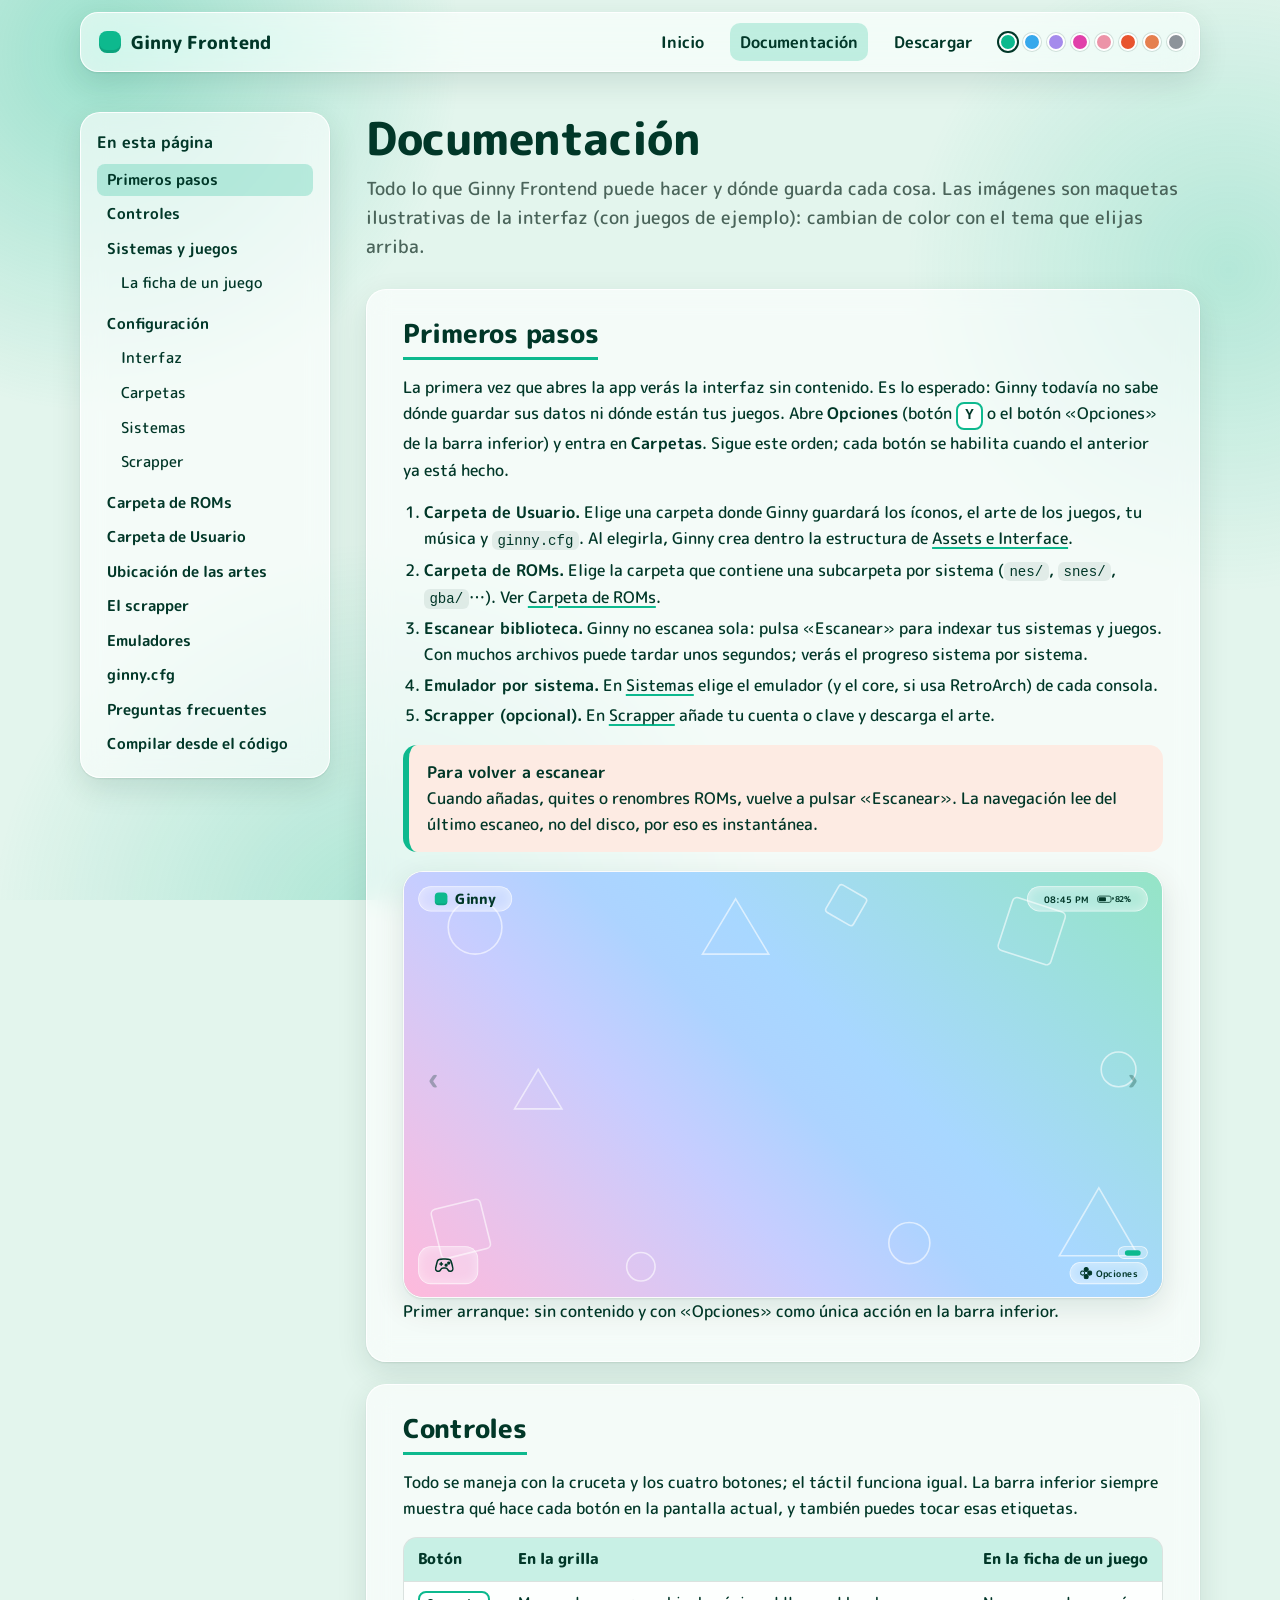
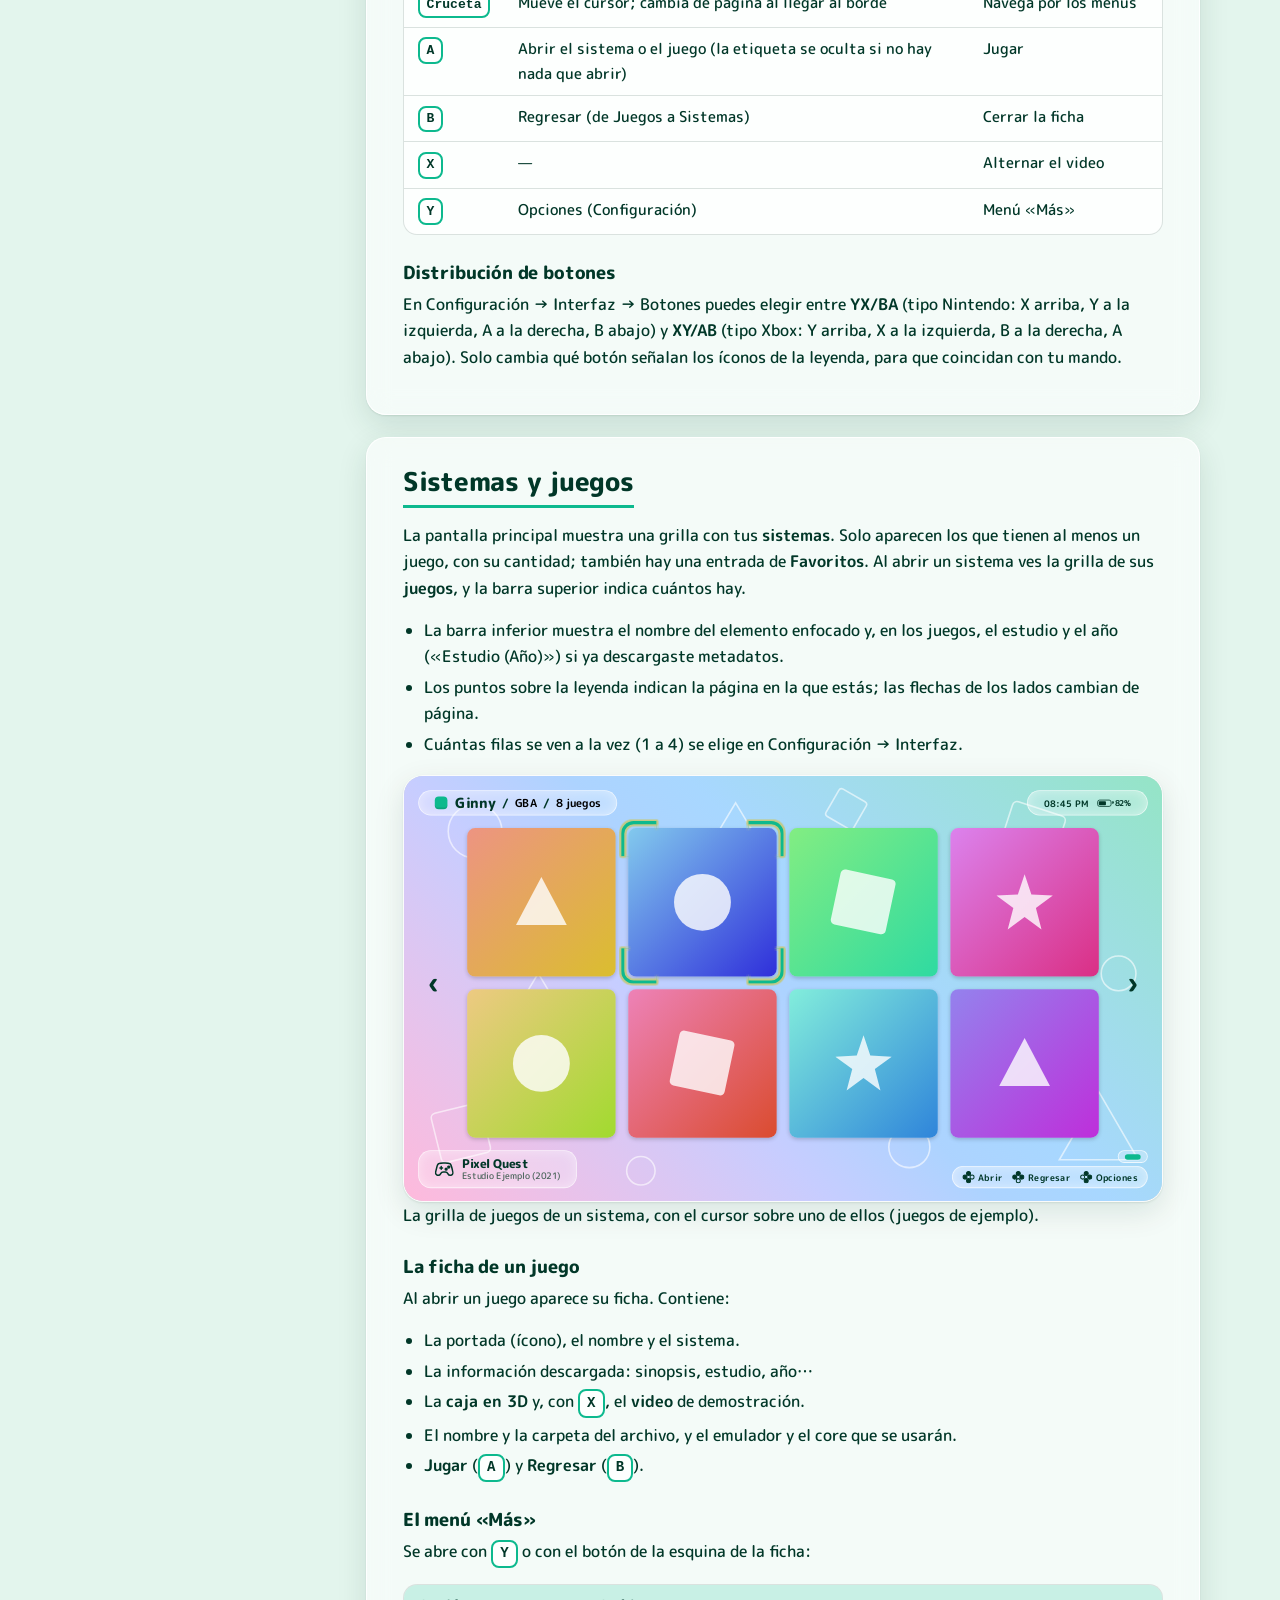
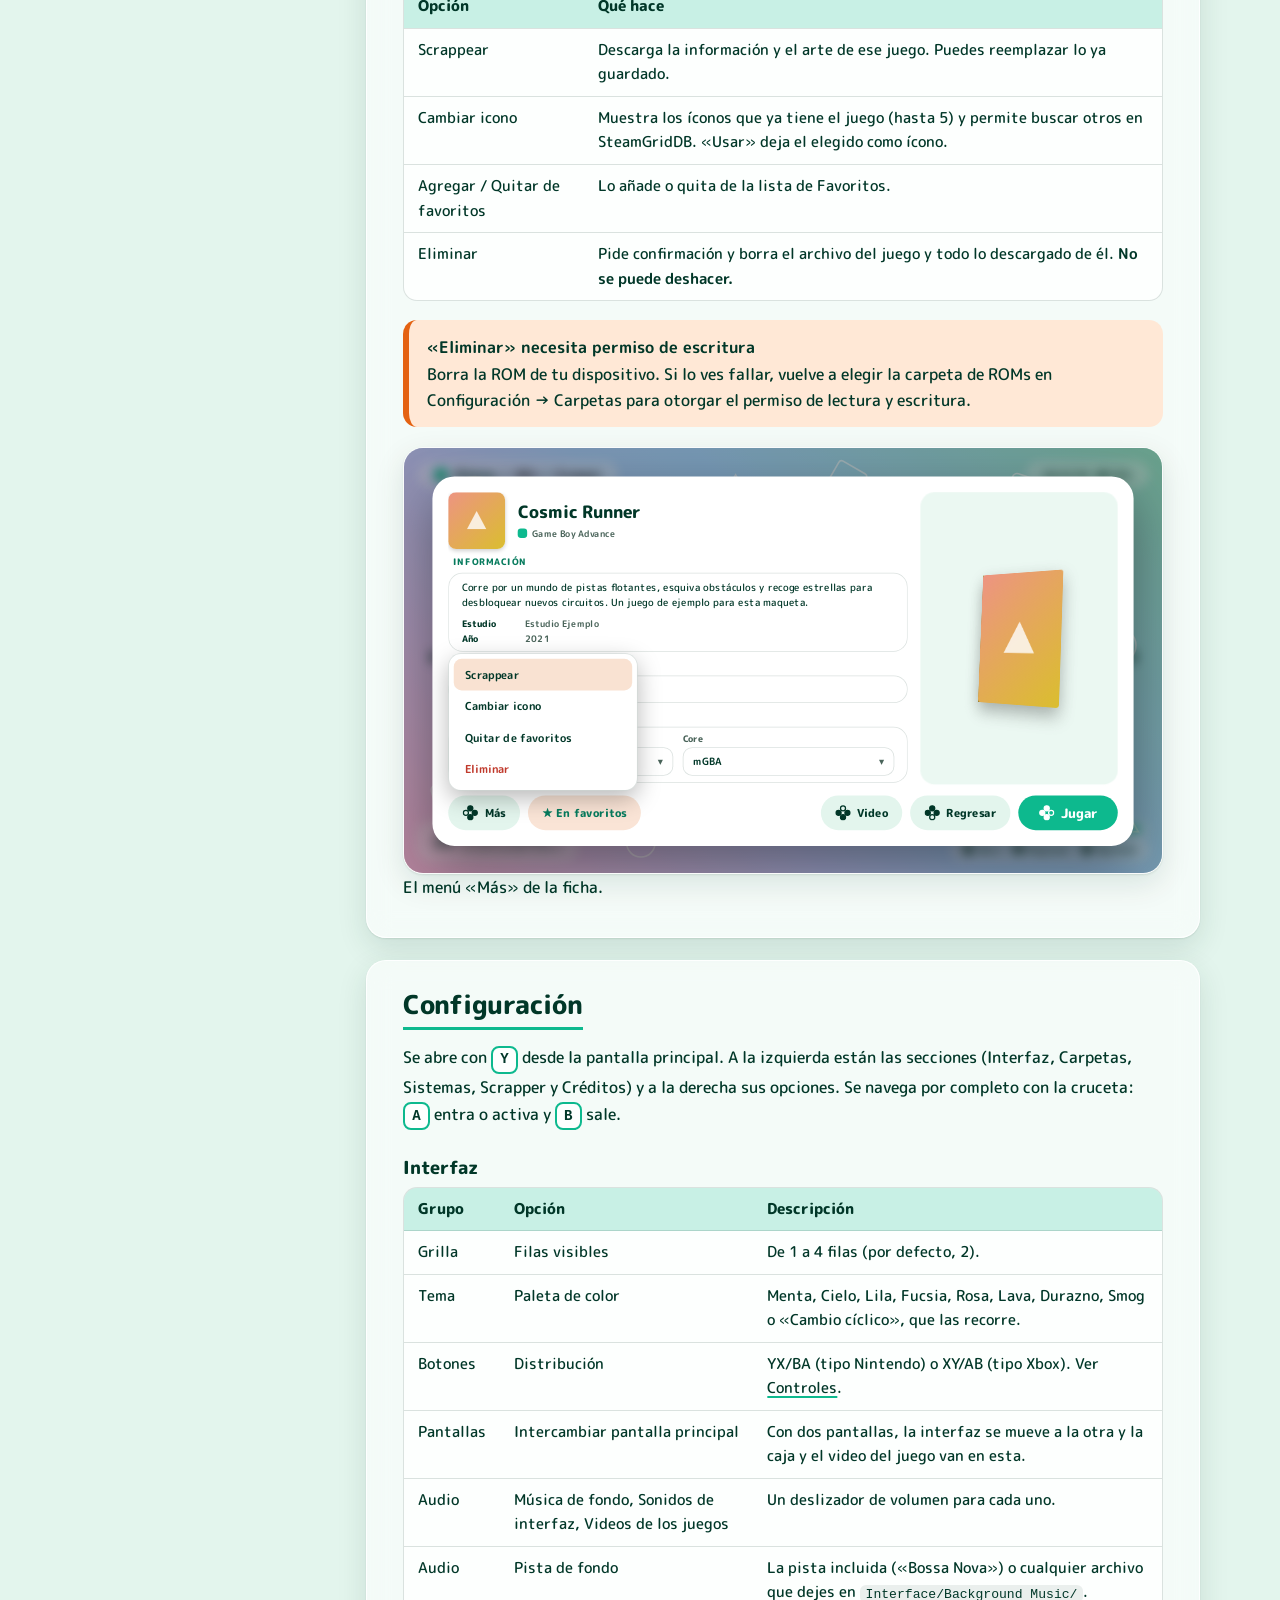
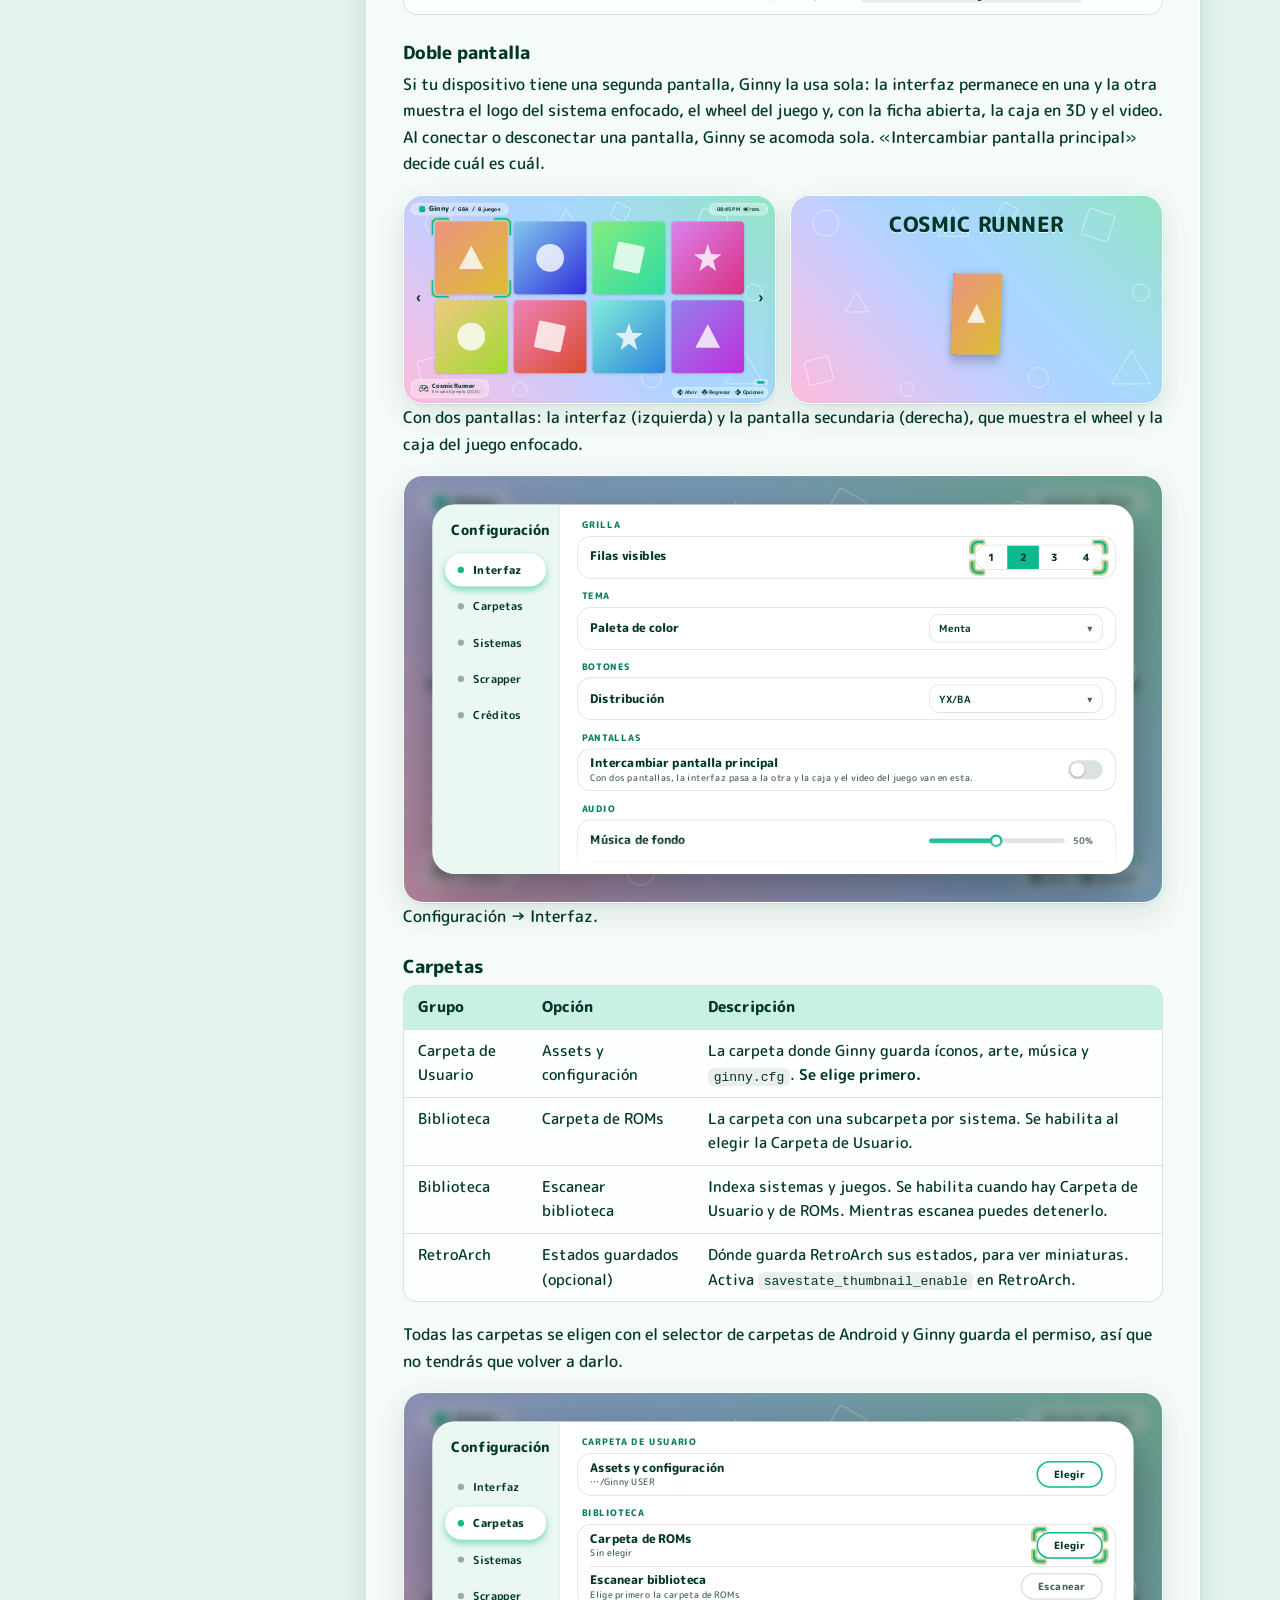
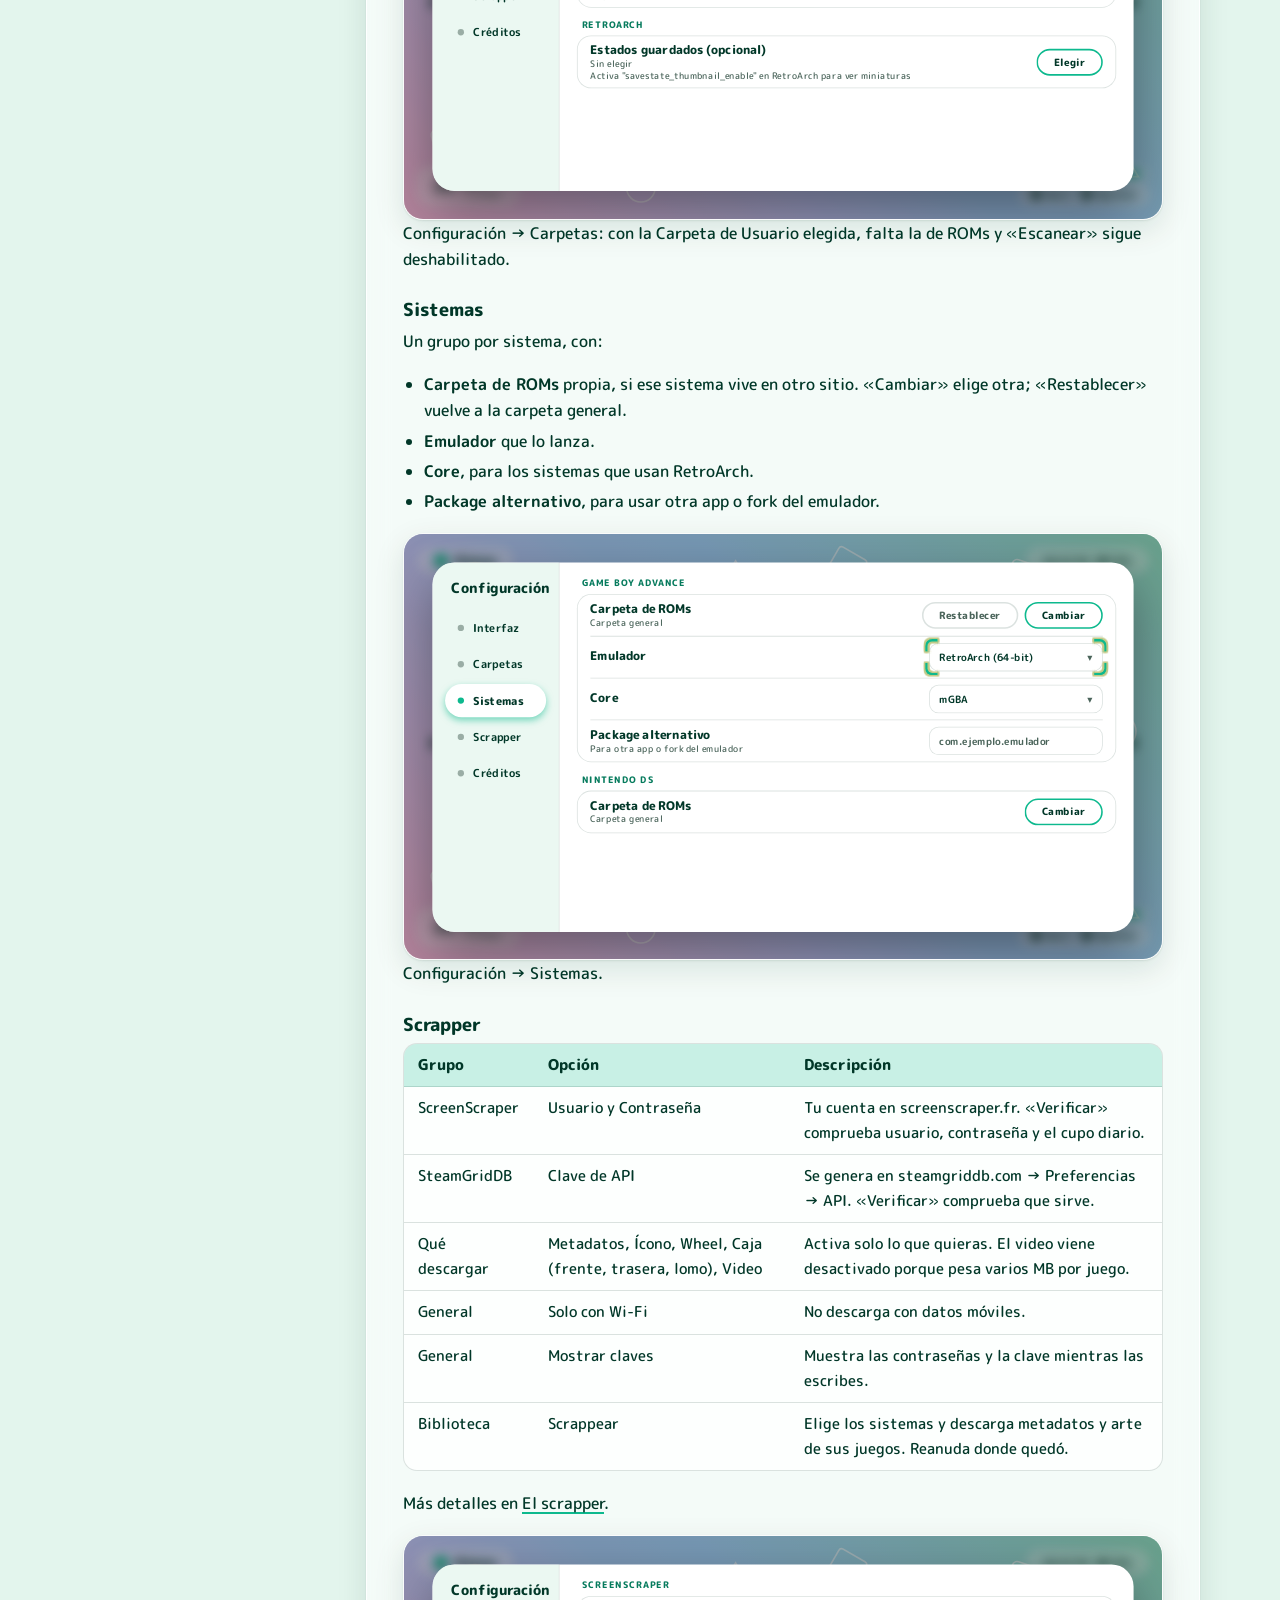
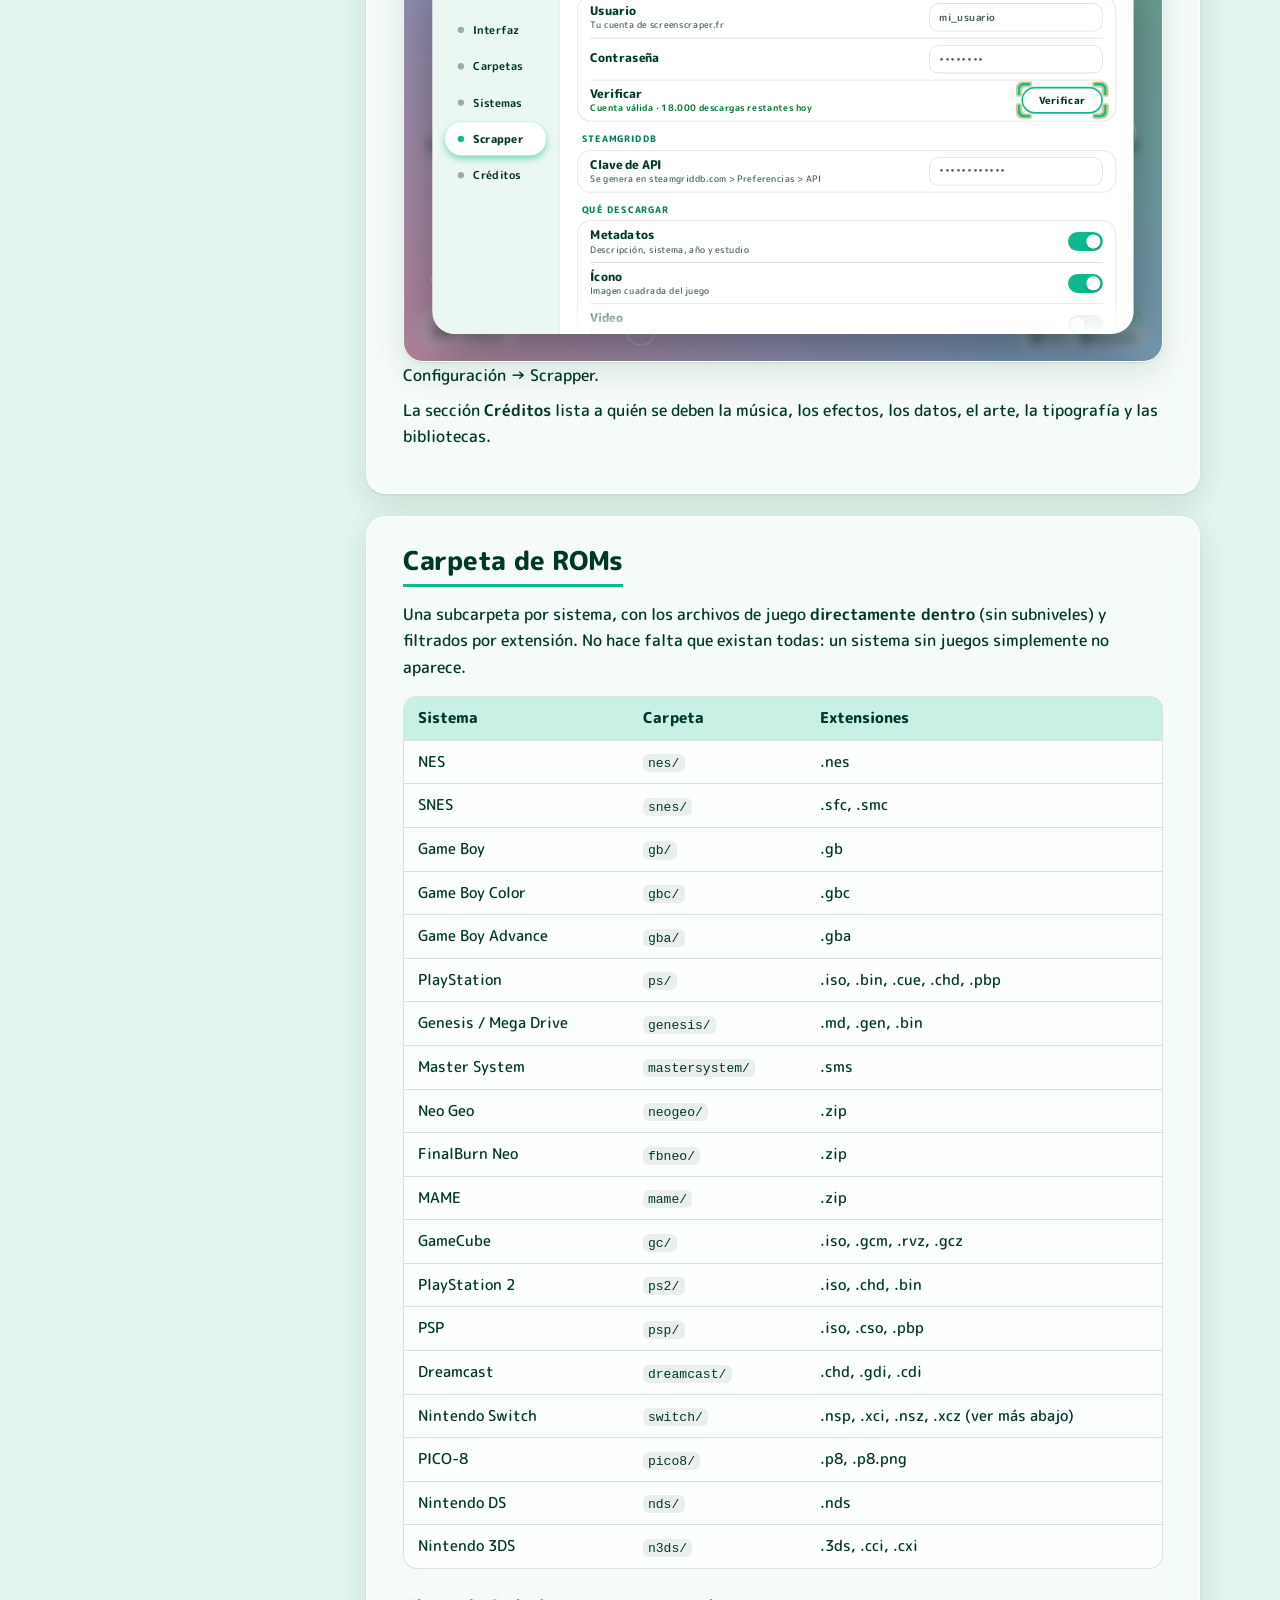
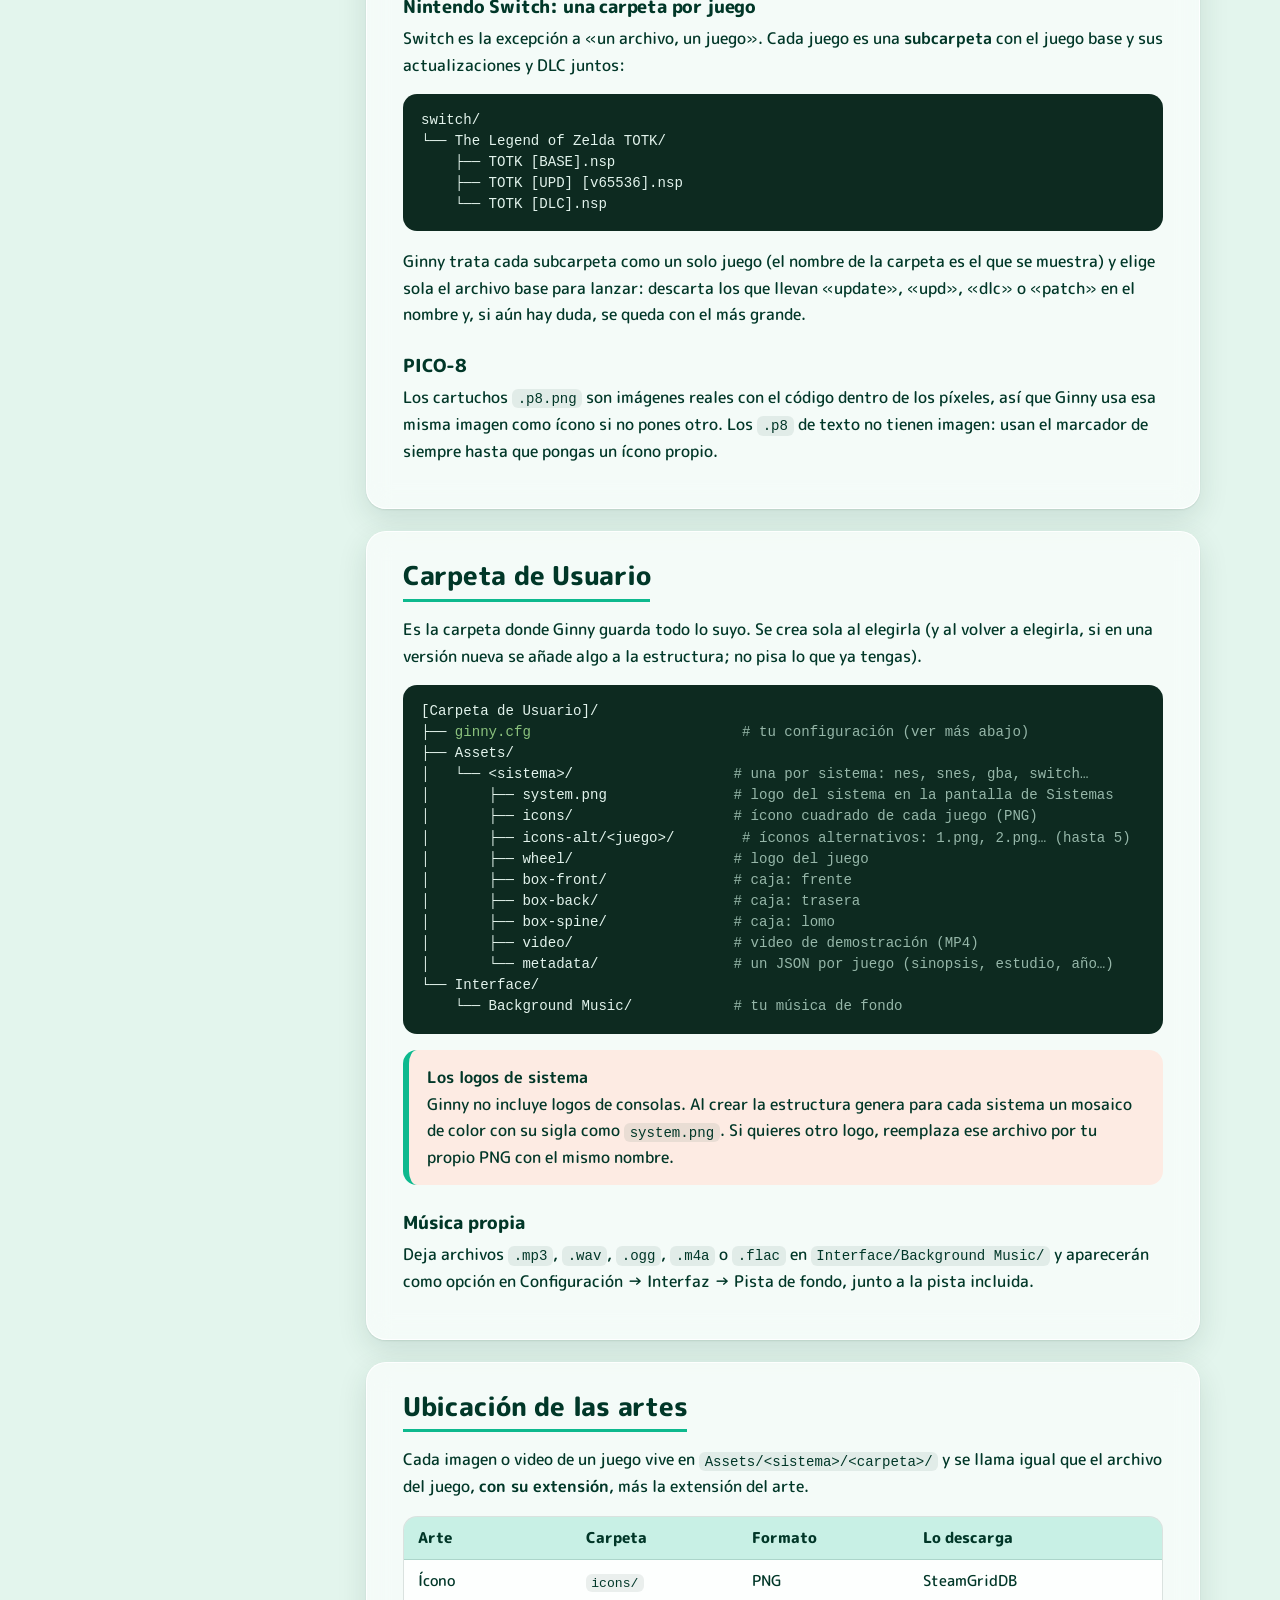
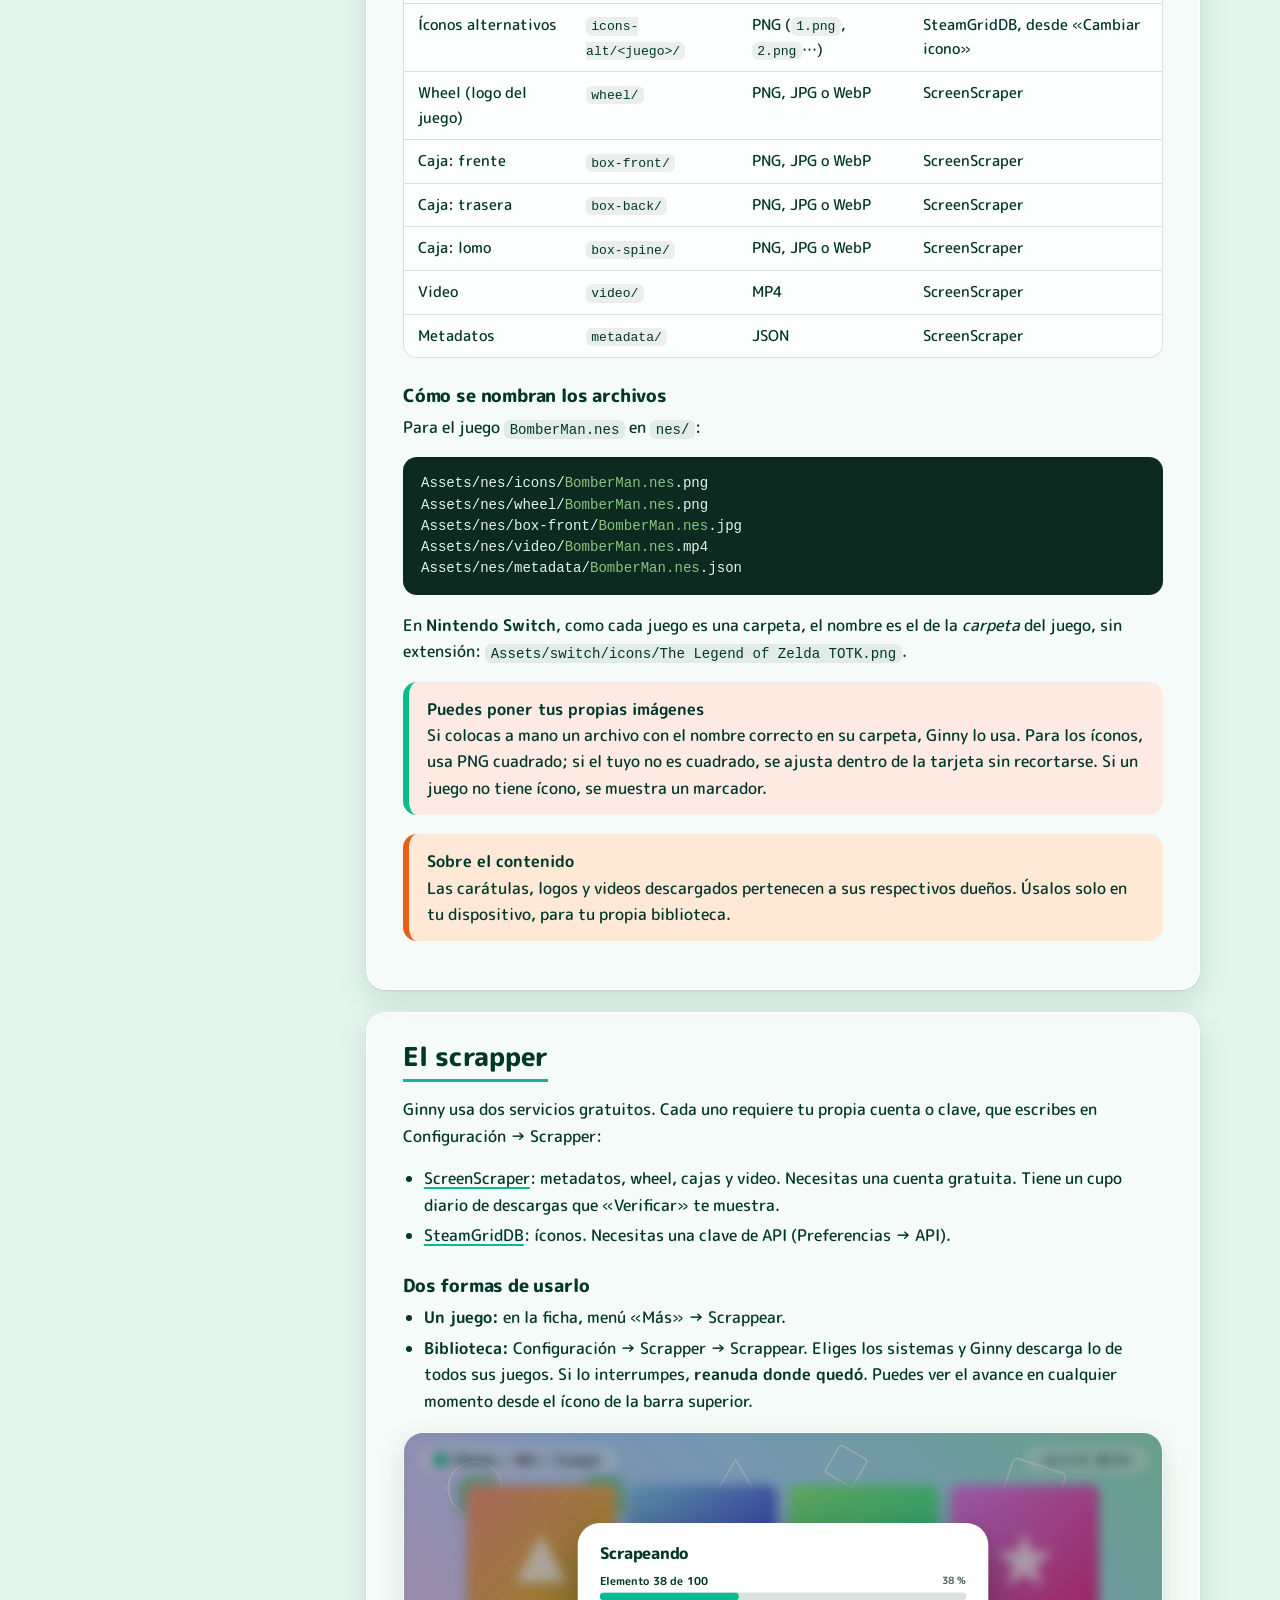
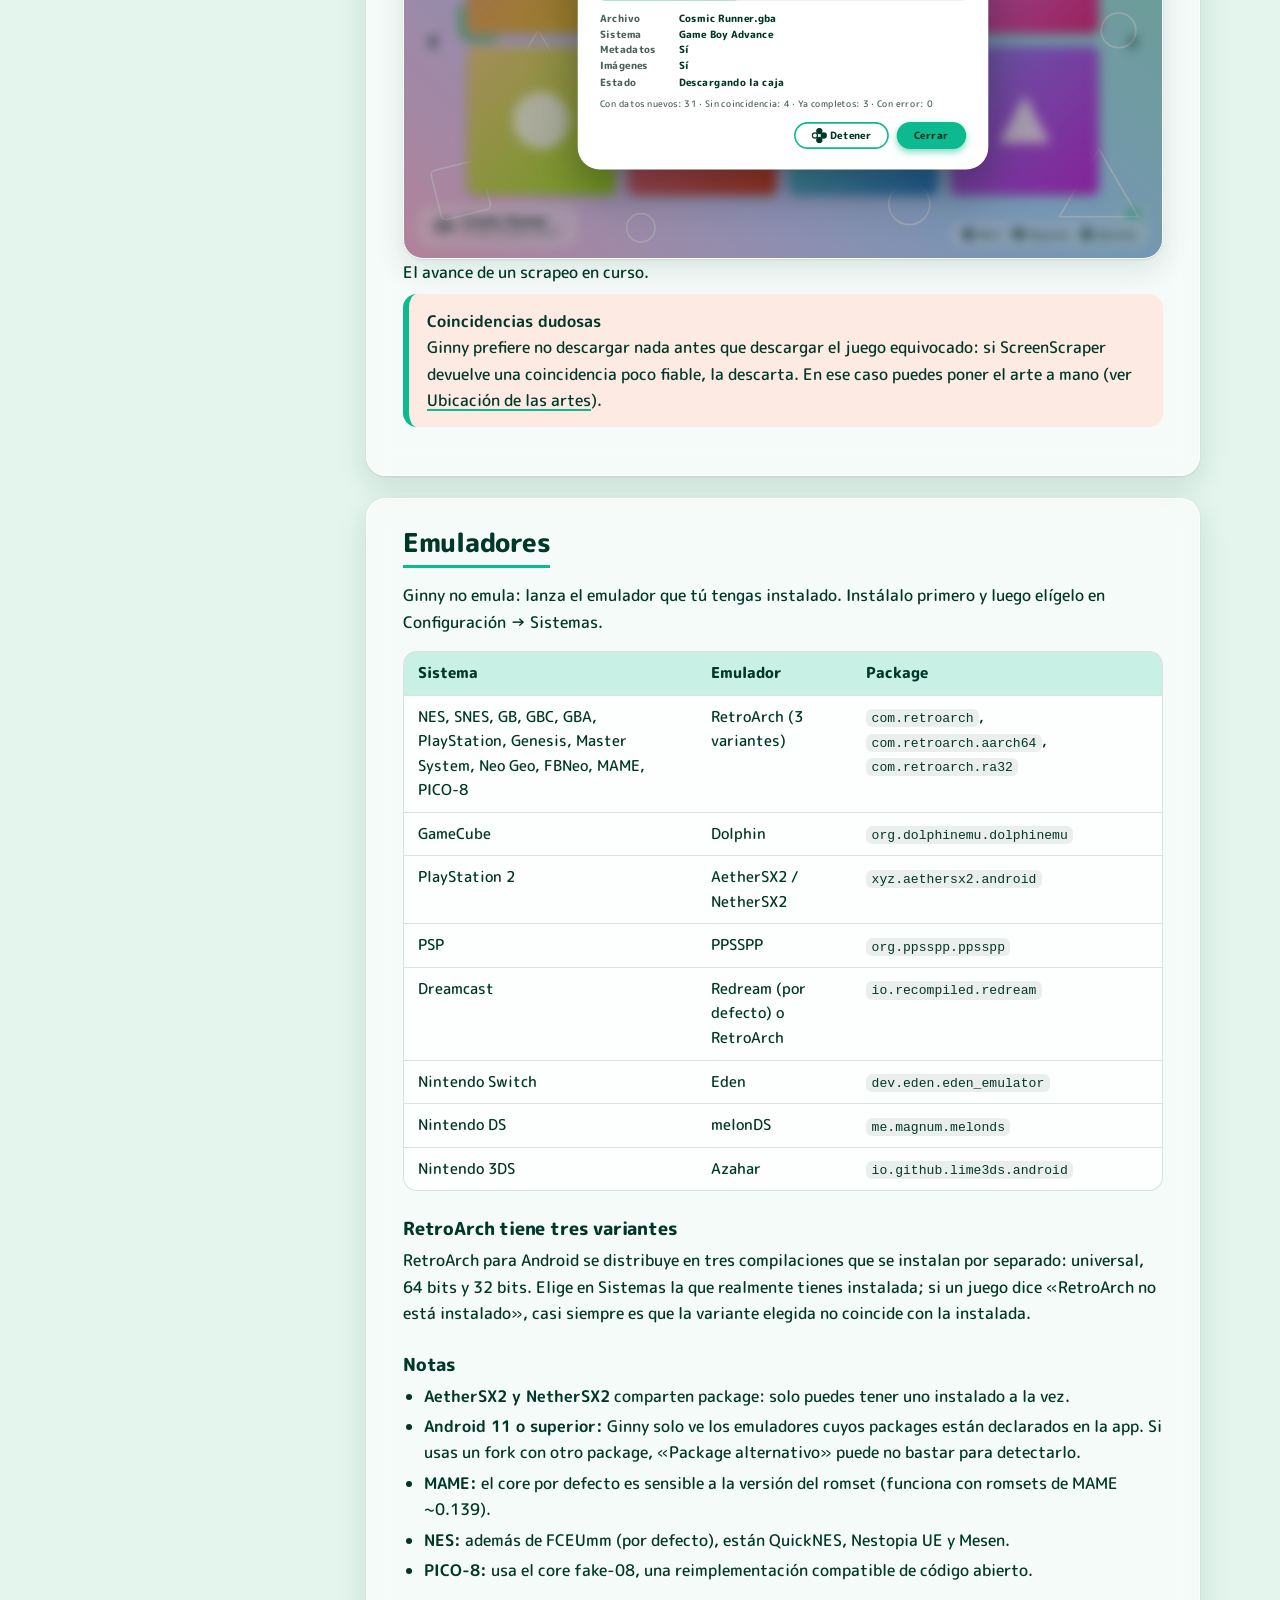
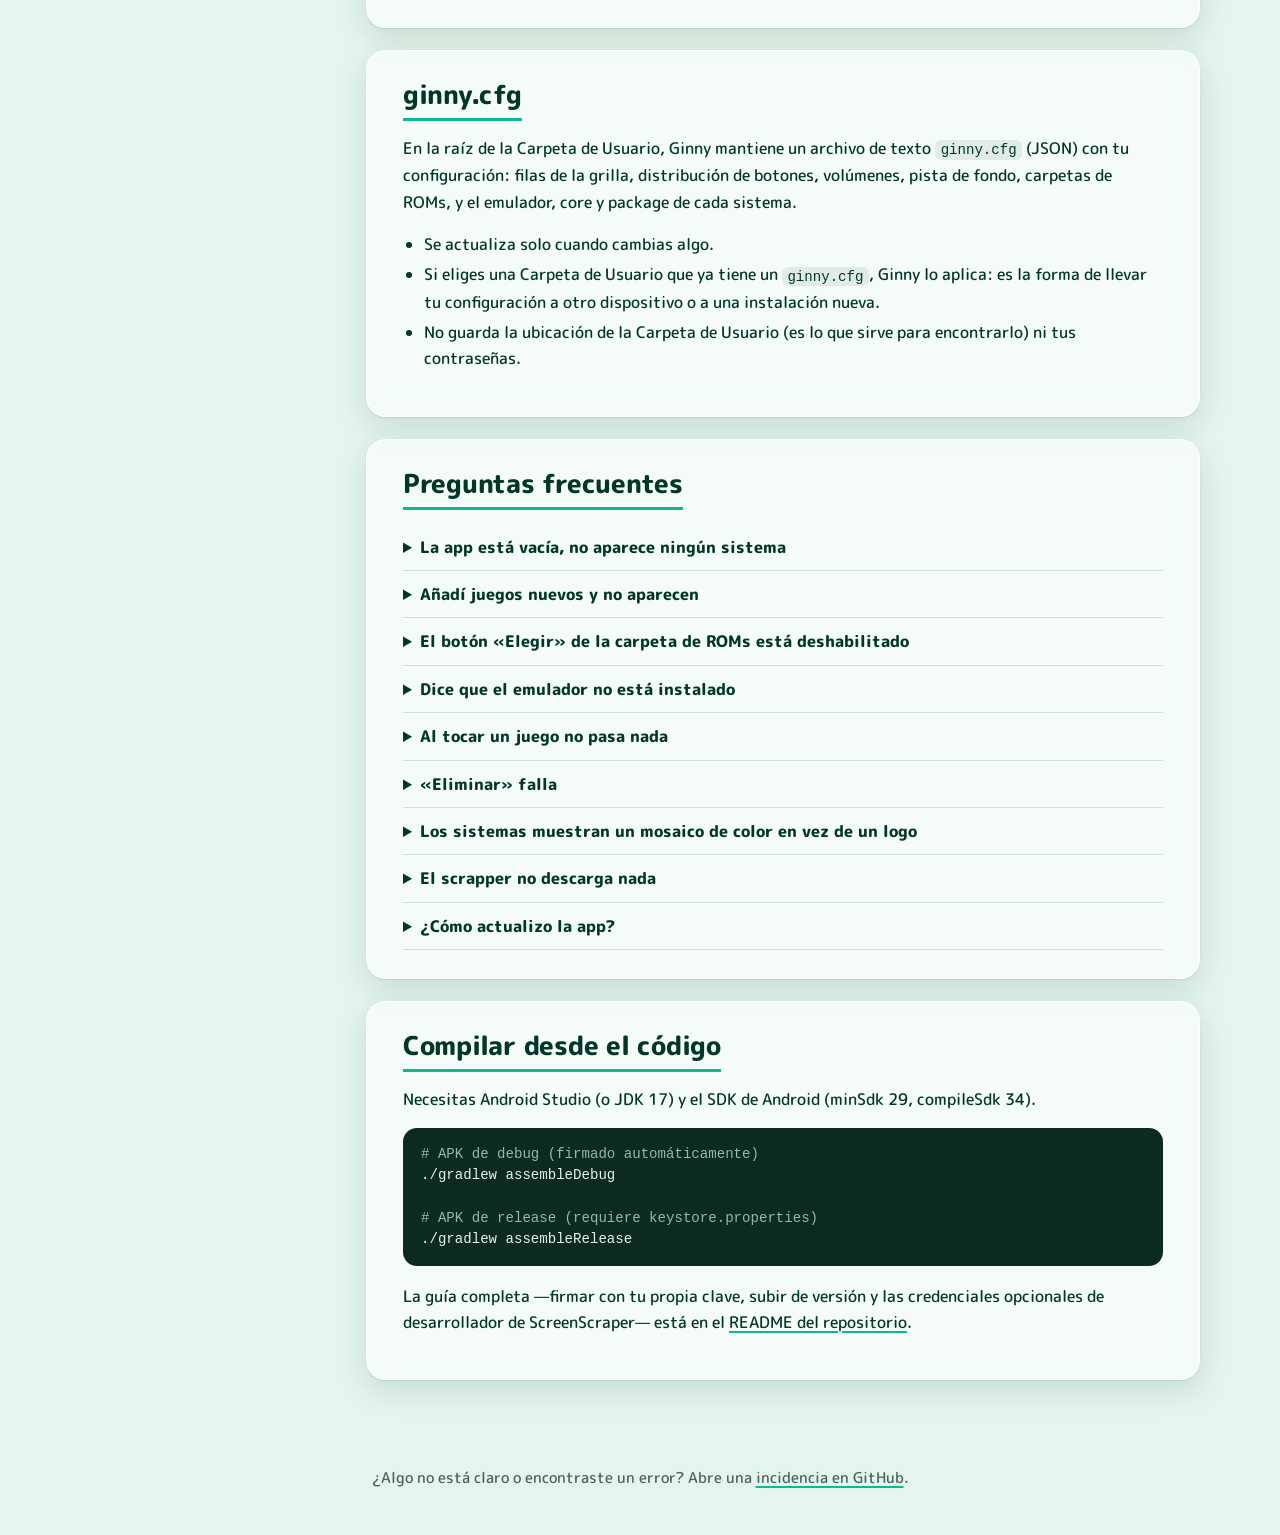
==== commit e561313c: "Sitio: maquetas HTML de la interfaz en lugar de capturas (escaladas, con los colores del tema) Co-Au" ====
--- a/site/docs.html
+++ b/site/docs.html
@@ -10,6 +10,7 @@
   <link rel="preconnect" href="https://fonts.gstatic.com" crossorigin>
   <link href="https://fonts.googleapis.com/css2?family=M+PLUS+Rounded+1c:wght@500;700;800&display=swap" rel="stylesheet">
   <link rel="stylesheet" href="assets/style.css">
+  <link rel="stylesheet" href="assets/mock.css">
 </head>
 <body>
   <header class="nav">
@@ -54,7 +55,7 @@
 
     <article class="doc">
       <h1>Documentación</h1>
-      <p class="intro">Todo lo que Ginny Frontend puede hacer y dónde guarda cada cosa.</p>
+      <p class="intro">Todo lo que Ginny Frontend puede hacer y dónde guarda cada cosa. Las imágenes son maquetas ilustrativas de la interfaz (con juegos de ejemplo): cambian de color con el tema que elijas arriba.</p>
 
       <!-- ───────────────────────── Primeros pasos ───────────────────────── -->
       <section id="primeros-pasos">
@@ -72,11 +73,19 @@
           <p>Cuando añadas, quites o renombres ROMs, vuelve a pulsar «Escanear». La navegación lee del último escaneo, no del disco, por eso es instantánea.</p>
         </div>
         <figure class="shot">
-          <div class="shot-frame">
-            <div class="ph"><span>Captura pendiente</span><small>01-primer-arranque.png</small></div>
-            <img src="assets/img/01-primer-arranque.png" alt="Primer arranque: la interfaz sin contenido" onerror="this.remove()">
-          </div>
-          <figcaption>Primer arranque: sin contenido y con «Regresar» y «Opciones» en la barra inferior.</figcaption>
+          <div class="shot-frame mockframe" role="img" aria-label="Maqueta del primer arranque: la interfaz sin contenido"><div class="mock"><svg class="m-bgshapes"></svg><div class="m-ui">
+<div class="m-header">
+  <div class="m-glass"><span class="m-logo"></span><span class="m-hname">Ginny</span></div>
+  <div class="m-glass"><span class="m-clock">08:45 PM</span><span class="m-batt"><i></i>82%</span></div>
+</div><div class="m-content"><div class="m-arrow dim">‹</div><div class="m-grid"></div><div class="m-arrow dim">›</div></div>
+<div class="m-footer">
+  <div class="m-glass"><svg class="m-gp"></svg><div class="m-sel"><strong></strong><small></small></div></div>
+  <div class="m-right">
+    <div class="m-dots"><i class="on"></i></div>
+    <div class="m-glass m-legend"><span class="m-leg"><i class="fb" data-b="Y"></i>Opciones</span></div>
+  </div>
+</div></div></div></div>
+          <figcaption>Primer arranque: sin contenido y con «Opciones» como única acción en la barra inferior.</figcaption>
         </figure>
       </section>
 
@@ -110,11 +119,19 @@
           <li>Cuántas filas se ven a la vez (1 a 4) se elige en Configuración → Interfaz.</li>
         </ul>
         <figure class="shot">
-          <div class="shot-frame">
-            <div class="ph"><span>Captura pendiente</span><small>03-juegos.png</small></div>
-            <img src="assets/img/03-juegos.png" alt="Grilla de juegos de un sistema" onerror="this.remove()">
-          </div>
-          <figcaption>La grilla de juegos de un sistema.</figcaption>
+          <div class="shot-frame mockframe" role="img" aria-label="Maqueta de la grilla de juegos de un sistema"><div class="mock"><svg class="m-bgshapes"></svg><div class="m-ui">
+<div class="m-header">
+  <div class="m-glass"><span class="m-logo"></span><span class="m-hname">Ginny</span><span class="m-sep">/</span><span class="m-hsys">GBA</span><span class="m-sep">/</span><span class="m-hsys">8 juegos</span></div>
+  <div class="m-glass"><span class="m-clock">08:45 PM</span><span class="m-batt"><i></i>82%</span></div>
+</div><div class="m-content"><div class="m-arrow">‹</div><div class="m-grid" style="--cols:4"><div class="m-cell"><div class="m-tile g t" style="--gh:10"></div></div><div class="m-cell"><div class="m-tile g c" style="--gh:200"></div><div class="m-cursor"><span class="a"></span><span class="b"></span><span class="c"></span><span class="d"></span></div></div><div class="m-cell"><div class="m-tile g s" style="--gh:120"></div></div><div class="m-cell"><div class="m-tile g st" style="--gh:290"></div></div><div class="m-cell"><div class="m-tile g c" style="--gh:40"></div></div><div class="m-cell"><div class="m-tile g s" style="--gh:330"></div></div><div class="m-cell"><div class="m-tile g st" style="--gh:170"></div></div><div class="m-cell"><div class="m-tile g t" style="--gh:250"></div></div></div><div class="m-arrow">›</div></div>
+<div class="m-footer">
+  <div class="m-glass"><svg class="m-gp"></svg><div class="m-sel"><strong>Pixel Quest</strong><small>Estudio Ejemplo (2021)</small></div></div>
+  <div class="m-right">
+    <div class="m-dots"><i class="on"></i></div>
+    <div class="m-glass m-legend"><span class="m-leg"><i class="fb" data-b="A"></i>Abrir</span><span class="m-leg"><i class="fb" data-b="B"></i>Regresar</span><span class="m-leg"><i class="fb" data-b="Y"></i>Opciones</span></div>
+  </div>
+</div></div></div></div>
+          <figcaption>La grilla de juegos de un sistema, con el cursor sobre uno de ellos (juegos de ejemplo).</figcaption>
         </figure>
 
         <h3 id="ficha-juego">La ficha de un juego</h3>
@@ -144,10 +161,42 @@
           <p>Borra la ROM de tu dispositivo. Si lo ves fallar, vuelve a elegir la carpeta de ROMs en Configuración → Carpetas para otorgar el permiso de lectura y escritura.</p>
         </div>
         <figure class="shot">
-          <div class="shot-frame">
-            <div class="ph"><span>Captura pendiente</span><small>05-menu-mas.png</small></div>
-            <img src="assets/img/05-menu-mas.png" alt="Menú Más de la ficha de un juego" onerror="this.remove()">
-          </div>
+          <div class="shot-frame mockframe" role="img" aria-label="Maqueta de la ficha de un juego con el menú Más abierto"><div class="mock"><svg class="m-bgshapes"></svg><div class="m-ui blurred">
+<div class="m-header">
+  <div class="m-glass"><span class="m-logo"></span><span class="m-hname">Ginny</span><span class="m-sep">/</span><span class="m-hsys">GBA</span><span class="m-sep">/</span><span class="m-hsys">8 juegos</span></div>
+  <div class="m-glass"><span class="m-clock">08:45 PM</span><span class="m-batt"><i></i>82%</span></div>
+</div><div class="m-content"><div class="m-arrow">‹</div><div class="m-grid" style="--cols:4"><div class="m-cell"><div class="m-tile g t" style="--gh:10"></div><div class="m-cursor"><span class="a"></span><span class="b"></span><span class="c"></span><span class="d"></span></div></div><div class="m-cell"><div class="m-tile g c" style="--gh:200"></div></div><div class="m-cell"><div class="m-tile g s" style="--gh:120"></div></div><div class="m-cell"><div class="m-tile g st" style="--gh:290"></div></div><div class="m-cell"><div class="m-tile g c" style="--gh:40"></div></div><div class="m-cell"><div class="m-tile g s" style="--gh:330"></div></div><div class="m-cell"><div class="m-tile g st" style="--gh:170"></div></div><div class="m-cell"><div class="m-tile g t" style="--gh:250"></div></div></div><div class="m-arrow">›</div></div>
+<div class="m-footer">
+  <div class="m-glass"><svg class="m-gp"></svg><div class="m-sel"><strong>Cosmic Runner</strong><small>Estudio Ejemplo (2021)</small></div></div>
+  <div class="m-right">
+    <div class="m-dots"><i class="on"></i></div>
+    <div class="m-glass m-legend"><span class="m-leg"><i class="fb" data-b="A"></i>Abrir</span><span class="m-leg"><i class="fb" data-b="B"></i>Regresar</span><span class="m-leg"><i class="fb" data-b="Y"></i>Opciones</span></div>
+  </div>
+</div></div>
+<div class="m-scrim"></div>
+<div class="m-card"><div class="m-game">
+  <div class="m-body">
+    <div class="m-left">
+      <div class="m-head"><div class="m-cell"><div class="m-tile g t" style="--gh:10"></div></div><div><h3>Cosmic Runner</h3><div class="m-chip"><i></i>Game Boy Advance</div></div></div>
+      <div class="m-sec"><label>Información</label><div class="m-box"><p>Corre por un mundo de pistas flotantes, esquiva obstáculos y recoge estrellas para desbloquear nuevos circuitos. Un juego de ejemplo para esta maqueta.</p>
+        <div class="m-fact"><b>Estudio</b><span>Estudio Ejemplo</span></div>
+        <div class="m-fact"><b>Año</b><span>2021</span></div></div></div>
+      <div class="m-sec"><label>Archivo</label><div class="m-box"><b style="font-size:13px">Cosmic Runner.gba</b> <span style="font-size:12px;color:var(--muted);font-weight:500">· gba/</span></div></div>
+      <div class="m-sec"><label>Emulador</label><div class="m-box"><div class="m-two"><div><small>Aplicación</small><div class="m-drop">RetroArch</div></div><div><small>Core</small><div class="m-drop">mGBA</div></div></div></div></div>
+    </div>
+    <div class="m-side3d"><div class="m-box3d" style="--gh:10"><div class="s"></div><div class="f"></div></div></div>
+  </div>
+  
+<div class="m-actions">
+  <span class="m-act"><i class="fb big" data-b="Y"></i>Más</span>
+  <span class="m-act fav">★ En favoritos</span>
+  <span class="m-spacer"></span>
+  <span class="m-act"><i class="fb big" data-b="X"></i>Video</span>
+  <span class="m-act"><i class="fb big" data-b="B"></i>Regresar</span>
+  <span class="m-act play"><i class="fb big" data-b="A"></i>Jugar</span>
+</div>
+  <div class="m-menu"><div class="hl">Scrappear</div><div>Cambiar icono</div><div>Quitar de favoritos</div><div class="del">Eliminar</div></div>
+</div></div></div></div>
           <figcaption>El menú «Más» de la ficha.</figcaption>
         </figure>
       </section>
@@ -173,11 +222,41 @@
         </div>
         <h3>Doble pantalla</h3>
         <p>Si tu dispositivo tiene una segunda pantalla, Ginny la usa sola: la interfaz permanece en una y la otra muestra el logo del sistema enfocado, el wheel del juego y, con la ficha abierta, la caja en 3D y el video. Al conectar o desconectar una pantalla, Ginny se acomoda sola. «Intercambiar pantalla principal» decide cuál es cuál.</p>
-        <figure class="shot">
-          <div class="shot-frame">
-            <div class="ph"><span>Captura pendiente</span><small>06-config-interfaz.png</small></div>
-            <img src="assets/img/06-config-interfaz.png" alt="Configuración, sección Interfaz" onerror="this.remove()">
+        <figure class="shot" style="max-width:none">
+          <div class="dual">
+            <div class="shot-frame mockframe" role="img" aria-label="Maqueta de la pantalla de la interfaz"><div class="mock"><svg class="m-bgshapes"></svg><div class="m-ui">
+<div class="m-header">
+  <div class="m-glass"><span class="m-logo"></span><span class="m-hname">Ginny</span><span class="m-sep">/</span><span class="m-hsys">GBA</span><span class="m-sep">/</span><span class="m-hsys">8 juegos</span></div>
+  <div class="m-glass"><span class="m-clock">08:45 PM</span><span class="m-batt"><i></i>82%</span></div>
+</div><div class="m-content"><div class="m-arrow">‹</div><div class="m-grid" style="--cols:4"><div class="m-cell"><div class="m-tile g t" style="--gh:10"></div><div class="m-cursor"><span class="a"></span><span class="b"></span><span class="c"></span><span class="d"></span></div></div><div class="m-cell"><div class="m-tile g c" style="--gh:200"></div></div><div class="m-cell"><div class="m-tile g s" style="--gh:120"></div></div><div class="m-cell"><div class="m-tile g st" style="--gh:290"></div></div><div class="m-cell"><div class="m-tile g c" style="--gh:40"></div></div><div class="m-cell"><div class="m-tile g s" style="--gh:330"></div></div><div class="m-cell"><div class="m-tile g st" style="--gh:170"></div></div><div class="m-cell"><div class="m-tile g t" style="--gh:250"></div></div></div><div class="m-arrow">›</div></div>
+<div class="m-footer">
+  <div class="m-glass"><svg class="m-gp"></svg><div class="m-sel"><strong>Cosmic Runner</strong><small>Estudio Ejemplo (2021)</small></div></div>
+  <div class="m-right">
+    <div class="m-dots"><i class="on"></i></div>
+    <div class="m-glass m-legend"><span class="m-leg"><i class="fb" data-b="A"></i>Abrir</span><span class="m-leg"><i class="fb" data-b="B"></i>Regresar</span><span class="m-leg"><i class="fb" data-b="Y"></i>Opciones</span></div>
+  </div>
+</div></div></div></div>
+            <div class="shot-frame mockframe" role="img" aria-label="Maqueta de la pantalla secundaria"><div class="mock"><svg class="m-bgshapes"></svg><div class="m-secondary"><div class="wheel">COSMIC RUNNER</div><div class="m-box3d" style="--gh:10"><div class="s"></div><div class="f"></div></div></div></div></div>
           </div>
+          <figcaption>Con dos pantallas: la interfaz (izquierda) y la pantalla secundaria (derecha), que muestra el wheel y la caja del juego enfocado.</figcaption>
+        </figure>
+        <figure class="shot">
+          <div class="shot-frame mockframe" role="img" aria-label="Maqueta de Configuración, sección Interfaz"><div class="mock"><svg class="m-bgshapes"></svg><div class="m-ui blurred">
+<div class="m-header">
+  <div class="m-glass"><span class="m-logo"></span><span class="m-hname">Ginny</span></div>
+  <div class="m-glass"><span class="m-clock">08:45 PM</span><span class="m-batt"><i></i>82%</span></div>
+</div><div class="m-content"><div class="m-arrow">‹</div><div class="m-grid" style="--cols:4"><div class="m-cell"><div class="m-tile" style="background:#eb8181"><b style="color:#8c3f3f">NES</b></div></div><div class="m-cell"><div class="m-tile" style="background:#ebd481"><b style="color:#8c7c3f">SNES</b></div></div><div class="m-cell"><div class="m-tile" style="background:#afeb81"><b style="color:#618c3f">GBA</b></div></div><div class="m-cell"><div class="m-tile" style="background:#81eba6"><b style="color:#3f8c5a">PS</b></div></div><div class="m-cell"><div class="m-tile" style="background:#81ddeb"><b style="color:#3f828c">GENE</b></div></div><div class="m-cell"><div class="m-tile" style="background:#818aeb"><b style="color:#3f468c">PSP</b></div></div><div class="m-cell"><div class="m-tile" style="background:#cb81eb"><b style="color:#753f8c">DREA</b></div></div></div><div class="m-arrow">›</div></div>
+<div class="m-footer">
+  <div class="m-glass"><svg class="m-gp"></svg><div class="m-sel"><strong>NES</strong><small>12 juegos</small></div></div>
+  <div class="m-right">
+    <div class="m-dots"><i class="on"></i></div>
+    <div class="m-glass m-legend"><span class="m-leg"><i class="fb" data-b="A"></i>Abrir</span><span class="m-leg"><i class="fb" data-b="Y"></i>Opciones</span></div>
+  </div>
+</div></div><div class="m-scrim"></div><div class="m-card"><div class="m-settings">
+  <div class="m-side"><h4>Configuración</h4><div class="m-pill on">Interfaz</div><div class="m-pill">Carpetas</div><div class="m-pill">Sistemas</div><div class="m-pill">Scrapper</div><div class="m-pill">Créditos</div></div>
+  <div class="m-vline"></div>
+  <div class="m-opts" style="-webkit-mask-image:linear-gradient(#000 90%,transparent);mask-image:linear-gradient(#000 90%,transparent)"><div class="m-group"><label>Grilla</label><div class="m-box"><div class="m-row"><div class="t"><b>Filas visibles</b></div><div style="position:relative"><div class="m-seg"><i>1</i><i class="on">2</i><i>3</i><i>4</i></div><div class="m-cursor tight"><span class="a"></span><span class="b"></span><span class="c"></span><span class="d"></span></div></div></div></div></div><div class="m-group"><label>Tema</label><div class="m-box"><div class="m-row"><div class="t"><b>Paleta de color</b></div><div class="m-drop">Menta</div></div></div></div><div class="m-group"><label>Botones</label><div class="m-box"><div class="m-row"><div class="t"><b>Distribución</b></div><div class="m-drop">YX/BA</div></div></div></div><div class="m-group"><label>Pantallas</label><div class="m-box"><div class="m-row"><div class="t"><b>Intercambiar pantalla principal</b><small>Con dos pantallas, la interfaz pasa a la otra y la caja y el video del juego van en esta.</small></div><span class="m-sw"></span></div></div></div><div class="m-group"><label>Audio</label><div class="m-box"><div class="m-row"><div class="t"><b>Música de fondo</b></div><div class="m-slide"><div class="tr"><i style="width:50%"></i></div><span>50%</span></div></div><div class="m-row"><div class="t"><b>Sonidos de interfaz</b></div><div class="m-slide"><div class="tr"><i style="width:70%"></i></div><span>70%</span></div></div></div></div></div>
+</div></div></div></div>
           <figcaption>Configuración → Interfaz.</figcaption>
         </figure>
 
@@ -195,11 +274,23 @@
         </div>
         <p>Todas las carpetas se eligen con el selector de carpetas de Android y Ginny guarda el permiso, así que no tendrás que volver a darlo.</p>
         <figure class="shot">
-          <div class="shot-frame">
-            <div class="ph"><span>Captura pendiente</span><small>07-config-carpetas.png</small></div>
-            <img src="assets/img/07-config-carpetas.png" alt="Configuración, sección Carpetas" onerror="this.remove()">
-          </div>
-          <figcaption>Configuración → Carpetas, con los botones habilitándose en cadena.</figcaption>
+          <div class="shot-frame mockframe" role="img" aria-label="Maqueta de Configuración, sección Carpetas"><div class="mock"><svg class="m-bgshapes"></svg><div class="m-ui blurred">
+<div class="m-header">
+  <div class="m-glass"><span class="m-logo"></span><span class="m-hname">Ginny</span></div>
+  <div class="m-glass"><span class="m-clock">08:45 PM</span><span class="m-batt"><i></i>82%</span></div>
+</div><div class="m-content"><div class="m-arrow">‹</div><div class="m-grid" style="--cols:4"><div class="m-cell"><div class="m-tile" style="background:#eb8181"><b style="color:#8c3f3f">NES</b></div></div><div class="m-cell"><div class="m-tile" style="background:#ebd481"><b style="color:#8c7c3f">SNES</b></div></div><div class="m-cell"><div class="m-tile" style="background:#afeb81"><b style="color:#618c3f">GBA</b></div></div><div class="m-cell"><div class="m-tile" style="background:#81eba6"><b style="color:#3f8c5a">PS</b></div></div><div class="m-cell"><div class="m-tile" style="background:#81ddeb"><b style="color:#3f828c">GENE</b></div></div><div class="m-cell"><div class="m-tile" style="background:#818aeb"><b style="color:#3f468c">PSP</b></div></div><div class="m-cell"><div class="m-tile" style="background:#cb81eb"><b style="color:#753f8c">DREA</b></div></div></div><div class="m-arrow">›</div></div>
+<div class="m-footer">
+  <div class="m-glass"><svg class="m-gp"></svg><div class="m-sel"><strong>NES</strong><small>12 juegos</small></div></div>
+  <div class="m-right">
+    <div class="m-dots"><i class="on"></i></div>
+    <div class="m-glass m-legend"><span class="m-leg"><i class="fb" data-b="A"></i>Abrir</span><span class="m-leg"><i class="fb" data-b="Y"></i>Opciones</span></div>
+  </div>
+</div></div><div class="m-scrim"></div><div class="m-card"><div class="m-settings">
+  <div class="m-side"><h4>Configuración</h4><div class="m-pill">Interfaz</div><div class="m-pill on">Carpetas</div><div class="m-pill">Sistemas</div><div class="m-pill">Scrapper</div><div class="m-pill">Créditos</div></div>
+  <div class="m-vline"></div>
+  <div class="m-opts" style="-webkit-mask-image:linear-gradient(#000 90%,transparent);mask-image:linear-gradient(#000 90%,transparent)"><div class="m-group"><label>Carpeta de Usuario</label><div class="m-box"><div class="m-row"><div class="t"><b>Assets y configuración</b><small>…/Ginny USER</small></div><span class="m-btn">Elegir</span></div></div></div><div class="m-group"><label>Biblioteca</label><div class="m-box"><div class="m-row"><div class="t"><b>Carpeta de ROMs</b><small>Sin elegir</small></div><div style="position:relative"><span class="m-btn">Elegir</span><div class="m-cursor tight"><span class="a"></span><span class="b"></span><span class="c"></span><span class="d"></span></div></div></div><div class="m-row"><div class="t"><b>Escanear biblioteca</b><small>Elige primero la carpeta de ROMs</small></div><span class="m-btn primary off">Escanear</span></div></div></div><div class="m-group"><label>RetroArch</label><div class="m-box"><div class="m-row"><div class="t"><b>Estados guardados (opcional)</b><small>Sin elegir<br>Activa "savestate_thumbnail_enable" en RetroArch para ver miniaturas</small></div><span class="m-btn">Elegir</span></div></div></div></div>
+</div></div></div></div>
+          <figcaption>Configuración → Carpetas: con la Carpeta de Usuario elegida, falta la de ROMs y «Escanear» sigue deshabilitado.</figcaption>
         </figure>
 
         <h3 id="cfg-sistemas">Sistemas</h3>
@@ -211,10 +302,22 @@
           <li><strong>Package alternativo</strong>, para usar otra app o fork del emulador.</li>
         </ul>
         <figure class="shot">
-          <div class="shot-frame">
-            <div class="ph"><span>Captura pendiente</span><small>08-config-sistemas.png</small></div>
-            <img src="assets/img/08-config-sistemas.png" alt="Configuración, sección Sistemas" onerror="this.remove()">
-          </div>
+          <div class="shot-frame mockframe" role="img" aria-label="Maqueta de Configuración, sección Sistemas"><div class="mock"><svg class="m-bgshapes"></svg><div class="m-ui blurred">
+<div class="m-header">
+  <div class="m-glass"><span class="m-logo"></span><span class="m-hname">Ginny</span></div>
+  <div class="m-glass"><span class="m-clock">08:45 PM</span><span class="m-batt"><i></i>82%</span></div>
+</div><div class="m-content"><div class="m-arrow">‹</div><div class="m-grid" style="--cols:4"><div class="m-cell"><div class="m-tile" style="background:#eb8181"><b style="color:#8c3f3f">NES</b></div></div><div class="m-cell"><div class="m-tile" style="background:#ebd481"><b style="color:#8c7c3f">SNES</b></div></div><div class="m-cell"><div class="m-tile" style="background:#afeb81"><b style="color:#618c3f">GBA</b></div></div><div class="m-cell"><div class="m-tile" style="background:#81eba6"><b style="color:#3f8c5a">PS</b></div></div><div class="m-cell"><div class="m-tile" style="background:#81ddeb"><b style="color:#3f828c">GENE</b></div></div><div class="m-cell"><div class="m-tile" style="background:#818aeb"><b style="color:#3f468c">PSP</b></div></div><div class="m-cell"><div class="m-tile" style="background:#cb81eb"><b style="color:#753f8c">DREA</b></div></div></div><div class="m-arrow">›</div></div>
+<div class="m-footer">
+  <div class="m-glass"><svg class="m-gp"></svg><div class="m-sel"><strong>NES</strong><small>12 juegos</small></div></div>
+  <div class="m-right">
+    <div class="m-dots"><i class="on"></i></div>
+    <div class="m-glass m-legend"><span class="m-leg"><i class="fb" data-b="A"></i>Abrir</span><span class="m-leg"><i class="fb" data-b="Y"></i>Opciones</span></div>
+  </div>
+</div></div><div class="m-scrim"></div><div class="m-card"><div class="m-settings">
+  <div class="m-side"><h4>Configuración</h4><div class="m-pill">Interfaz</div><div class="m-pill">Carpetas</div><div class="m-pill on">Sistemas</div><div class="m-pill">Scrapper</div><div class="m-pill">Créditos</div></div>
+  <div class="m-vline"></div>
+  <div class="m-opts" style="-webkit-mask-image:linear-gradient(#000 90%,transparent);mask-image:linear-gradient(#000 90%,transparent)"><div class="m-group"><label>Game Boy Advance</label><div class="m-box"><div class="m-row"><div class="t"><b>Carpeta de ROMs</b><small>Carpeta general</small></div><div style="display:flex;gap:8px"><span class="m-btn off">Restablecer</span><span class="m-btn">Cambiar</span></div></div><div class="m-row"><div class="t"><b>Emulador</b></div><div style="position:relative"><div class="m-drop">RetroArch (64-bit)</div><div class="m-cursor tight"><span class="a"></span><span class="b"></span><span class="c"></span><span class="d"></span></div></div></div><div class="m-row"><div class="t"><b>Core</b></div><div class="m-drop">mGBA</div></div><div class="m-row"><div class="t"><b>Package alternativo</b><small>Para otra app o fork del emulador</small></div><div class="m-field">com.ejemplo.emulador</div></div></div></div><div class="m-group"><label>Nintendo DS</label><div class="m-box"><div class="m-row"><div class="t"><b>Carpeta de ROMs</b><small>Carpeta general</small></div><span class="m-btn">Cambiar</span></div></div></div></div>
+</div></div></div></div>
           <figcaption>Configuración → Sistemas.</figcaption>
         </figure>
 
@@ -234,10 +337,22 @@
         </div>
         <p>Más detalles en <a href="#scrapper">El scrapper</a>.</p>
         <figure class="shot">
-          <div class="shot-frame">
-            <div class="ph"><span>Captura pendiente</span><small>09-config-scrapper.png</small></div>
-            <img src="assets/img/09-config-scrapper.png" alt="Configuración, sección Scrapper" onerror="this.remove()">
-          </div>
+          <div class="shot-frame mockframe" role="img" aria-label="Maqueta de Configuración, sección Scrapper"><div class="mock"><svg class="m-bgshapes"></svg><div class="m-ui blurred">
+<div class="m-header">
+  <div class="m-glass"><span class="m-logo"></span><span class="m-hname">Ginny</span></div>
+  <div class="m-glass"><span class="m-clock">08:45 PM</span><span class="m-batt"><i></i>82%</span></div>
+</div><div class="m-content"><div class="m-arrow">‹</div><div class="m-grid" style="--cols:4"><div class="m-cell"><div class="m-tile" style="background:#eb8181"><b style="color:#8c3f3f">NES</b></div></div><div class="m-cell"><div class="m-tile" style="background:#ebd481"><b style="color:#8c7c3f">SNES</b></div></div><div class="m-cell"><div class="m-tile" style="background:#afeb81"><b style="color:#618c3f">GBA</b></div></div><div class="m-cell"><div class="m-tile" style="background:#81eba6"><b style="color:#3f8c5a">PS</b></div></div><div class="m-cell"><div class="m-tile" style="background:#81ddeb"><b style="color:#3f828c">GENE</b></div></div><div class="m-cell"><div class="m-tile" style="background:#818aeb"><b style="color:#3f468c">PSP</b></div></div><div class="m-cell"><div class="m-tile" style="background:#cb81eb"><b style="color:#753f8c">DREA</b></div></div></div><div class="m-arrow">›</div></div>
+<div class="m-footer">
+  <div class="m-glass"><svg class="m-gp"></svg><div class="m-sel"><strong>NES</strong><small>12 juegos</small></div></div>
+  <div class="m-right">
+    <div class="m-dots"><i class="on"></i></div>
+    <div class="m-glass m-legend"><span class="m-leg"><i class="fb" data-b="A"></i>Abrir</span><span class="m-leg"><i class="fb" data-b="Y"></i>Opciones</span></div>
+  </div>
+</div></div><div class="m-scrim"></div><div class="m-card"><div class="m-settings">
+  <div class="m-side"><h4>Configuración</h4><div class="m-pill">Interfaz</div><div class="m-pill">Carpetas</div><div class="m-pill">Sistemas</div><div class="m-pill on">Scrapper</div><div class="m-pill">Créditos</div></div>
+  <div class="m-vline"></div>
+  <div class="m-opts" style="-webkit-mask-image:linear-gradient(#000 90%,transparent);mask-image:linear-gradient(#000 90%,transparent)"><div class="m-group"><label>ScreenScraper</label><div class="m-box"><div class="m-row"><div class="t"><b>Usuario</b><small>Tu cuenta de screenscraper.fr</small></div><div class="m-field">mi_usuario</div></div><div class="m-row"><div class="t"><b>Contraseña</b></div><div class="m-field">••••••••</div></div><div class="m-row"><div class="t"><b>Verificar</b><small><span class="m-ok">Cuenta válida · 18.000 descargas restantes hoy</span></small></div><div style="position:relative"><span class="m-btn">Verificar</span><div class="m-cursor tight"><span class="a"></span><span class="b"></span><span class="c"></span><span class="d"></span></div></div></div></div></div><div class="m-group"><label>SteamGridDB</label><div class="m-box"><div class="m-row"><div class="t"><b>Clave de API</b><small>Se genera en steamgriddb.com &gt; Preferencias &gt; API</small></div><div class="m-field">••••••••••••</div></div></div></div><div class="m-group"><label>Qué descargar</label><div class="m-box"><div class="m-row"><div class="t"><b>Metadatos</b><small>Descripción, sistema, año y estudio</small></div><span class="m-sw on"></span></div><div class="m-row"><div class="t"><b>Ícono</b><small>Imagen cuadrada del juego</small></div><span class="m-sw on"></span></div><div class="m-row"><div class="t"><b>Video</b><small>Pesa varios MB por juego</small></div><span class="m-sw"></span></div></div></div></div>
+</div></div></div></div>
           <figcaption>Configuración → Scrapper.</figcaption>
         </figure>
         <p>La sección <strong>Créditos</strong> lista a quién se deben la música, los efectos, los datos, el arte, la tipografía y las bibliotecas.</p>
@@ -310,14 +425,8 @@
         </div>
         <h3>Música propia</h3>
         <p>Deja archivos <code>.mp3</code>, <code>.wav</code>, <code>.ogg</code>, <code>.m4a</code> o <code>.flac</code> en <code>Interface/Background Music/</code> y aparecerán como opción en Configuración → Interfaz → Pista de fondo, junto a la pista incluida.</p>
-        <figure class="shot">
-          <div class="shot-frame">
-            <div class="ph"><span>Captura pendiente</span><small>10-carpeta-usuario.png</small></div>
-            <img src="assets/img/10-carpeta-usuario.png" alt="La Carpeta de Usuario vista en un explorador de archivos" onerror="this.remove()">
-          </div>
-          <figcaption>La Carpeta de Usuario en un explorador de archivos.</figcaption>
-        </figure>
-      </section>
+        
+        </section>
 
       <!-- ───────────────────────── Artes ───────────────────────── -->
       <section id="artes">
@@ -370,10 +479,25 @@
           <li><strong>Biblioteca:</strong> Configuración → Scrapper → Scrappear. Eliges los sistemas y Ginny descarga lo de todos sus juegos. Si lo interrumpes, <strong>reanuda donde quedó</strong>. Puedes ver el avance en cualquier momento desde el ícono de la barra superior.</li>
         </ul>
         <figure class="shot">
-          <div class="shot-frame">
-            <div class="ph"><span>Captura pendiente</span><small>11-scrapeo-progreso.png</small></div>
-            <img src="assets/img/11-scrapeo-progreso.png" alt="Avance del scrapeo de la biblioteca" onerror="this.remove()">
-          </div>
+          <div class="shot-frame mockframe" role="img" aria-label="Maqueta del avance del scrapeo"><div class="mock"><svg class="m-bgshapes"></svg><div class="m-ui blurred">
+<div class="m-header">
+  <div class="m-glass"><span class="m-logo"></span><span class="m-hname">Ginny</span><span class="m-sep">/</span><span class="m-hsys">GBA</span><span class="m-sep">/</span><span class="m-hsys">8 juegos</span></div>
+  <div class="m-glass"><span class="m-clock">08:45 PM</span><span class="m-batt"><i></i>82%</span></div>
+</div><div class="m-content"><div class="m-arrow">‹</div><div class="m-grid" style="--cols:4"><div class="m-cell"><div class="m-tile g t" style="--gh:10"></div><div class="m-cursor"><span class="a"></span><span class="b"></span><span class="c"></span><span class="d"></span></div></div><div class="m-cell"><div class="m-tile g c" style="--gh:200"></div></div><div class="m-cell"><div class="m-tile g s" style="--gh:120"></div></div><div class="m-cell"><div class="m-tile g st" style="--gh:290"></div></div><div class="m-cell"><div class="m-tile g c" style="--gh:40"></div></div><div class="m-cell"><div class="m-tile g s" style="--gh:330"></div></div><div class="m-cell"><div class="m-tile g st" style="--gh:170"></div></div><div class="m-cell"><div class="m-tile g t" style="--gh:250"></div></div></div><div class="m-arrow">›</div></div>
+<div class="m-footer">
+  <div class="m-glass"><svg class="m-gp"></svg><div class="m-sel"><strong>Cosmic Runner</strong><small>Estudio Ejemplo (2021)</small></div></div>
+  <div class="m-right">
+    <div class="m-dots"><i class="on"></i></div>
+    <div class="m-glass m-legend"><span class="m-leg"><i class="fb" data-b="A"></i>Abrir</span><span class="m-leg"><i class="fb" data-b="B"></i>Regresar</span><span class="m-leg"><i class="fb" data-b="Y"></i>Opciones</span></div>
+  </div>
+</div></div><div class="m-scrim"></div><div class="m-prog">
+  <h4>Scrapeando</h4>
+  <div class="m-pl"><b>Elemento 38 de 100</b><span>38 %</span></div>
+  <div class="m-bar"><i></i></div>
+  <div class="m-info"><b>Archivo</b><span>Cosmic Runner.gba</span><b>Sistema</b><span>Game Boy Advance</span><b>Metadatos</b><span>Sí</span><b>Imágenes</b><span>Sí</span><b>Estado</b><span>Descargando la caja</span></div>
+  <div class="m-foot">Con datos nuevos: 31 · Sin coincidencia: 4 · Ya completos: 3 · Con error: 0</div>
+  <div class="m-end"><span class="m-btn"><i class="fb big" data-b="Y"></i>&nbsp;Detener</span><span class="m-btn primary">Cerrar</span></div>
+</div></div></div>
           <figcaption>El avance de un scrapeo en curso.</figcaption>
         </figure>
         <div class="callout">
--- a/site/assets/style.css
+++ b/site/assets/style.css
@@ -116,12 +116,9 @@
   background: var(--glass-strong); border: 1px solid rgb(255 255 255 / 0.9); box-shadow: var(--shadow);
 }
 .shot-frame img { position: absolute; inset: 0; width: 100%; height: 100%; object-fit: cover; }
-.shot .ph {
   position: absolute; inset: 0; display: grid; place-content: center; gap: 4px; text-align: center; color: var(--muted);
   background: repeating-linear-gradient(45deg, transparent 0 14px, oklch(0.3 0.06 var(--h) / 0.04) 14px 28px);
 }
-.shot .ph span { font-weight: 800; }
-.shot .ph small { font-family: var(--mono); font-size: 0.78rem; }
 .shot figcaption { margin-top: 10px; font-size: 0.92rem; color: var(--muted); text-align: center; }
 .hero .shot { max-width: 880px; margin: 48px auto 0; }
 
--- a/site/assets/mock.css
+++ b/site/assets/mock.css
@@ -0,0 +1,183 @@
+/* Maquetas de la interfaz. Se dibujan a 960×540 "dp" (las medidas reales de la app: márgenes de 18,
+   encabezado de 32, pie de 48…) y site.js las escala al ancho de su marco. Usan los colores del tema
+   elegido en el sitio, igual que la app. */
+
+.shot-frame.mockframe { background: #cfd8d4; }
+.mock {
+  --bgA: oklch(0.86 0.09 var(--h));
+  --bgB: oklch(0.86 0.09 calc(var(--h) + 90));
+  --bgC: oklch(0.86 0.09 calc(var(--h) + 180));
+  --line2: oklch(0.3 0.06 var(--h) / 0.14);
+  --lite: color-mix(in oklch, var(--accent) 62%, white);
+  --accentText: color-mix(in oklch, var(--accent) 55%, var(--ink));
+  position: absolute; left: 0; top: 0; width: 960px; height: 540px; transform-origin: 0 0;
+  overflow: hidden; font-family: var(--font); font-size: 14px; line-height: 1.25; color: var(--ink);
+  background: linear-gradient(45deg, var(--bgC), var(--bgB), var(--bgA));
+  user-select: none; pointer-events: none; text-align: left;
+}
+.mock * { box-sizing: border-box; }
+.mock .m-bgshapes { position: absolute; inset: 0; width: 100%; height: 100%; }
+
+/* ── Estructura: encabezado · contenido · pie ─────────────────── */
+.m-ui { position: absolute; inset: 0; padding: 18px; display: flex; flex-direction: column; gap: 12px; }
+.m-ui.blurred { filter: blur(7px); }
+.m-glass {
+  display: flex; align-items: center; gap: 10px; padding: 0 20px; border-radius: 16px;
+  background: rgb(255 255 255 / 0.26); border: 1.5px solid rgb(255 255 255 / 0.75);
+  box-shadow: inset 0 0 14px rgb(255 255 255 / 0.4);
+}
+.m-header { height: 32px; display: flex; justify-content: space-between; flex: none; }
+.m-header .m-glass { height: 100%; }
+.m-logo { width: 16px; height: 16px; border-radius: 5px; background: var(--accent); box-shadow: inset 0 -2px 0 rgb(0 0 0 / .12); }
+.m-hname { font-weight: 800; font-size: 18px; }
+.m-sep { font-weight: 700; font-size: 16px; margin: 0 -2px; }
+.m-hsys { font-weight: 700; font-size: 14px; color: #000; }
+.m-clock { font-weight: 700; font-size: 12px; }
+.m-batt { display: flex; align-items: center; gap: 4px; font-weight: 700; font-size: 10px; }
+.m-batt i { width: 18px; height: 9px; border: 1.5px solid var(--ink); border-radius: 3px; position: relative; display: block; }
+.m-batt i::before { content: ""; position: absolute; inset: 1px; right: 35%; background: var(--ink); border-radius: 1px; }
+.m-batt i::after { content: ""; position: absolute; right: -3.5px; top: 1.5px; width: 2px; height: 3px; background: var(--ink); border-radius: 0 1px 1px 0; }
+
+.m-content { flex: 1; min-height: 0; display: flex; align-items: center; }
+.m-arrow { flex: none; width: 38px; display: grid; place-items: center; font-size: 34px; font-weight: 800; color: var(--ink); }
+.m-arrow.dim { opacity: 0.3; }
+.m-grid { flex: 1; display: grid; justify-content: center; align-content: center; gap: 16px;
+  grid-template-columns: repeat(var(--cols, 4), var(--sz, 188px)); grid-auto-rows: var(--sz, 188px); }
+.m-cell { position: relative; }
+.m-tile { position: absolute; inset: 0; background: #fff; border-radius: 10px; box-shadow: 0 2px 6px rgb(0 0 0 / 0.2); overflow: hidden; display: grid; place-items: center; }
+.m-tile.empty { background: transparent; box-shadow: none; }
+.m-tile.empty::after { content: ""; width: 10px; height: 10px; border-radius: 10px; background: #fff; }
+.m-tile b { font-weight: 800; font-size: 46px; letter-spacing: 0.02em; }
+.m-tile .m-star { font-size: 70px; color: color-mix(in oklch, var(--accent) 70%, white); line-height: 1; }
+
+/* Carátulas inventadas para las maquetas */
+.m-tile.g { background: linear-gradient(135deg, hsl(var(--gh) 75% 72%), hsl(calc(var(--gh) + 40) 70% 52%)); }
+.m-tile.g::after { content: ""; width: 38%; height: 38%; background: rgb(255 255 255 / 0.8); }
+.m-tile.g.c::after { border-radius: 50%; }
+.m-tile.g.t::after { clip-path: polygon(50% 5%, 95% 90%, 5% 90%); }
+.m-tile.g.s::after { border-radius: 8%; transform: rotate(12deg); }
+.m-tile.g.st::after { clip-path: polygon(50% 0, 62% 36%, 100% 38%, 70% 60%, 80% 98%, 50% 76%, 20% 98%, 30% 60%, 0 38%, 38% 36%); }
+
+/* Cursor: cuatro esquinas en "L" (como Cursor.kt) */
+.m-cursor { position: absolute; inset: -9px; pointer-events: none; }
+.m-cursor span { position: absolute; width: 22%; height: 22%; border: 4px solid var(--accent); min-width: 22px; min-height: 22px;
+  filter: drop-shadow(2px 0 0 var(--lite)) drop-shadow(-2px 0 0 var(--lite)) drop-shadow(0 2px 0 var(--lite)) drop-shadow(0 -2px 0 var(--lite)); }
+.m-cursor .a { left: 0; top: 0; border-right: 0; border-bottom: 0; border-top-left-radius: 16px; }
+.m-cursor .b { right: 0; top: 0; border-left: 0; border-bottom: 0; border-top-right-radius: 16px; }
+.m-cursor .c { left: 0; bottom: 0; border-right: 0; border-top: 0; border-bottom-left-radius: 16px; }
+.m-cursor .d { right: 0; bottom: 0; border-left: 0; border-top: 0; border-bottom-right-radius: 16px; }
+.m-cursor.tight { inset: -5px; }
+.m-cursor.tight span { border-width: 3px; width: 16px; height: 16px; min-width: 0; min-height: 0; border-radius: 0; }
+.m-cursor.tight .a { border-top-left-radius: 9px; } .m-cursor.tight .b { border-top-right-radius: 9px; }
+.m-cursor.tight .c { border-bottom-left-radius: 9px; } .m-cursor.tight .d { border-bottom-right-radius: 9px; }
+
+.m-footer { height: 48px; flex: none; display: flex; justify-content: space-between; align-items: stretch; }
+.m-footer > .m-glass { gap: 10px; }
+.m-sel { display: flex; flex-direction: column; justify-content: center; }
+.m-sel strong { font-weight: 800; font-size: 15px; }
+.m-sel small { font-weight: 500; font-size: 11px; color: var(--muted); }
+.m-gp { width: 24px; height: 24px; flex: none; fill: none; stroke: var(--ink); stroke-width: 8; stroke-linecap: round; stroke-linejoin: round; }
+.m-right { display: flex; flex-direction: column; gap: 4px; align-items: flex-end; }
+.m-dots { height: 16px; display: flex; align-items: center; gap: 4px; padding: 0 8px; border-radius: 12px;
+  background: rgb(255 255 255 / 0.26); border: 1.5px solid rgb(255 255 255 / 0.75); }
+.m-dots i { width: 7px; height: 7px; border-radius: 7px; background: #fff; display: block; }
+.m-dots i.on { width: 20px; background: var(--accent); }
+.m-legend { height: 28px; padding: 0 12px; gap: 12px; }
+.m-leg { display: flex; align-items: center; gap: 4px; font-weight: 700; font-size: 12px; }
+
+/* Ícono de botón del mando (lo dibuja site.js): 4 círculos, el activo relleno */
+.fb { width: 16px; height: 16px; display: inline-block; flex: none; }
+.fb circle { fill: currentColor; stroke: currentColor; stroke-width: 8; }
+.fb circle.on { fill: none; }
+.fb.big { width: 20px; height: 20px; }
+
+/* ── Cortina y tarjeta de los modales ─────────────────────────── */
+.m-scrim { position: absolute; inset: 0; background: rgb(0 0 0 / 0.3); }
+.m-card { position: absolute; inset: 36px; background: #fff; border-radius: 28px; box-shadow: 0 24px 60px rgb(0 0 0 / 0.35); overflow: hidden; }
+
+/* ── Configuración ────────────────────────────────────────────── */
+.m-settings { display: flex; height: 100%; }
+.m-side { width: 160px; flex: none; padding: 22px 16px; background: oklch(0.955 0.022 var(--h) / 0.7); }
+.m-side h4 { font-weight: 800; font-size: 18px; padding-left: 8px; margin: 0 0 18px; }
+.m-pill { height: 42px; display: flex; align-items: center; gap: 12px; padding: 0 16px; border-radius: 999px; font-weight: 700; font-size: 14px; margin-bottom: 4px; }
+.m-pill::before { content: ""; width: 8px; height: 8px; border-radius: 50%; background: var(--muted); opacity: 0.5; }
+.m-pill.on { background: #fff; box-shadow: 0 4px 10px color-mix(in oklch, var(--accent) 55%, transparent); font-weight: 800; }
+.m-pill.on::before { background: var(--accent); opacity: 1; }
+.m-vline { width: 1px; background: var(--line2); flex: none; }
+.m-opts { flex: 1; min-width: 0; padding: 20px 22px; display: flex; flex-direction: column; gap: 16px; overflow: hidden; }
+.m-group > label { display: block; font-weight: 800; font-size: 11px; letter-spacing: 1.5px; text-transform: uppercase; color: var(--accentText); padding: 0 0 6px 6px; }
+.m-box { background: rgb(255 255 255 / 0.7); border: 1px solid var(--line2); border-radius: 18px; padding: 0 16px; }
+.m-row { display: flex; align-items: center; gap: 16px; min-height: 52px; padding: 8px 0; position: relative; }
+.m-row + .m-row { border-top: 1px solid var(--line2); }
+.m-row .t { flex: 1; min-width: 0; }
+.m-row .t b { display: block; font-weight: 800; font-size: 15px; }
+.m-row .t small { display: block; font-weight: 500; font-size: 12px; color: var(--muted); }
+.m-btn { height: 34px; padding: 0 20px; display: inline-flex; align-items: center; justify-content: center; border-radius: 999px; border: 2px solid var(--accent);
+  font-weight: 800; font-size: 13px; background: #fff; white-space: nowrap; position: relative; }
+.m-btn.primary { background: var(--accent); box-shadow: 0 4px 10px color-mix(in oklch, var(--accent) 55%, transparent); }
+.m-btn.off { border-color: var(--line2); color: var(--muted); background: transparent; box-shadow: none; }
+.m-drop { width: 220px; height: 36px; border-radius: 12px; border: 1.5px solid var(--line2); background: #fff; display: flex; align-items: center; justify-content: space-between; padding: 0 12px; font-weight: 700; font-size: 13px; position: relative; }
+.m-drop::after { content: "▾"; color: var(--muted); }
+.m-seg { display: flex; border: 1.5px solid var(--line2); border-radius: 999px; overflow: hidden; background: #fff; position: relative; }
+.m-seg i { font-style: normal; font-weight: 800; font-size: 13px; width: 40px; text-align: center; padding: 7px 0; }
+.m-seg i.on { background: var(--accent); }
+.m-slide { display: flex; align-items: center; gap: 10px; width: 220px; position: relative; }
+.m-slide .tr { flex: 1; height: 6px; border-radius: 6px; background: var(--line2); position: relative; }
+.m-slide .tr i { position: absolute; left: 0; top: 0; bottom: 0; background: var(--accent); border-radius: 6px; }
+.m-slide .tr i::after { content: ""; position: absolute; right: -7px; top: -5px; width: 16px; height: 16px; border-radius: 50%; background: #fff; border: 3px solid var(--accent); }
+.m-slide span { width: 38px; font-weight: 700; font-size: 12px; color: var(--muted); }
+.m-sw { width: 44px; height: 24px; border-radius: 24px; background: var(--line2); position: relative; flex: none; }
+.m-sw::after { content: ""; position: absolute; left: 3px; top: 3px; width: 18px; height: 18px; border-radius: 50%; background: #fff; box-shadow: 0 1px 3px rgb(0 0 0 / .3); }
+.m-sw.on { background: var(--accent); } .m-sw.on::after { left: 23px; }
+.m-field { width: 220px; height: 36px; border-radius: 12px; border: 1.5px solid var(--line2); background: #fff; display: flex; align-items: center; padding: 0 12px; font-weight: 700; font-size: 13px; color: var(--muted); }
+.m-ok { color: oklch(0.5 0.14 150); font-weight: 700; }
+.m-wide { width: 100%; }
+
+/* ── Ficha de un juego ────────────────────────────────────────── */
+.m-game { position: absolute; inset: 0; padding: 20px; display: flex; flex-direction: column; gap: 14px; }
+.m-body { flex: 1; min-height: 0; display: flex; gap: 16px; }
+.m-left { flex: 1; min-width: 0; display: flex; flex-direction: column; gap: 10px; overflow: hidden; }
+.m-head { display: flex; align-items: center; gap: 16px; }
+.m-head .m-cell { width: 72px; height: 72px; flex: none; }
+.m-head h3 { margin: 0 0 6px; font-weight: 800; font-size: 22px; }
+.m-chip { display: flex; align-items: center; gap: 6px; font-weight: 700; font-size: 12px; color: var(--muted); }
+.m-chip i { width: 12px; height: 12px; border-radius: 4px; background: var(--accent); display: block; }
+.m-sec > label { display: block; font-weight: 800; font-size: 11px; letter-spacing: 1.5px; text-transform: uppercase; color: var(--accentText); padding: 0 0 6px 6px; }
+.m-sec .m-box { padding: 8px 16px; }
+.m-sec p { margin: 0 0 10px; font-weight: 500; font-size: 13px; line-height: 19px; }
+.m-fact { display: flex; gap: 10px; font-size: 12px; margin-top: 4px; } .m-fact b { width: 70px; font-weight: 800; } .m-fact span { color: var(--muted); font-weight: 600; }
+.m-two { display: flex; gap: 12px; } .m-two > div { flex: 1; } .m-two small { display: block; font-weight: 800; font-size: 11px; color: var(--muted); margin-bottom: 3px; }
+.m-two .m-drop { width: 100%; }
+.m-side3d { width: 250px; flex: none; border-radius: 18px; background: oklch(0.955 0.022 var(--h) / 0.7); display: grid; place-items: center; perspective: 700px; }
+.m-box3d { width: 120px; height: 168px; position: relative; transform-style: preserve-3d; transform: rotateY(-32deg) rotateX(4deg); }
+.m-box3d .f { position: absolute; inset: 0; border-radius: 4px; background: linear-gradient(135deg, hsl(var(--gh) 75% 72%), hsl(calc(var(--gh) + 40) 70% 52%)); box-shadow: 0 10px 22px rgb(0 0 0 / .3); display: grid; place-items: center; }
+.m-box3d .f::after { content: ""; width: 42%; height: 28%; background: rgb(255 255 255 / .8); clip-path: polygon(50% 5%, 95% 90%, 5% 90%); }
+.m-box3d .s { position: absolute; top: 0; bottom: 0; left: -24px; width: 24px; background: hsl(calc(var(--gh) + 40) 60% 38%); transform-origin: right; transform: rotateY(-90deg); border-radius: 3px 0 0 3px; }
+.m-actions { height: 44px; flex: none; display: flex; align-items: center; gap: 10px; }
+.m-act { height: 44px; padding: 0 18px; display: inline-flex; align-items: center; gap: 8px; border-radius: 999px; background: oklch(0.955 0.022 var(--h)); font-weight: 800; font-size: 14px; position: relative; }
+.m-act.play { background: var(--accent); color: #fff; font-size: 16px; padding: 0 26px; }
+.m-act.fav { background: color-mix(in oklch, var(--accent) 22%, white); color: var(--accentText); }
+.m-spacer { flex: 1; }
+.m-menu { position: absolute; left: 20px; bottom: 70px; width: 240px; background: #fff; border-radius: 16px; box-shadow: 0 10px 30px rgb(0 0 0 / .28); padding: 6px; border: 1px solid var(--line2); }
+.m-menu div { height: 40px; display: flex; align-items: center; padding: 0 14px; border-radius: 10px; font-weight: 700; font-size: 14px; position: relative; }
+.m-menu div.hl { background: color-mix(in oklch, var(--accent) 24%, white); }
+.m-menu div.del { color: #c0392b; }
+
+/* Avance del scrapeo */
+.m-prog { position: absolute; left: 50%; top: 50%; width: 520px; transform: translate(-50%, -50%); background: #fff; border-radius: 28px; padding: 26px 28px; box-shadow: 0 24px 60px rgb(0 0 0 / .35); }
+.m-prog h4 { margin: 0 0 14px; font-weight: 800; font-size: 20px; }
+.m-bar { height: 10px; border-radius: 10px; background: var(--line2); overflow: hidden; margin: 6px 0 14px; } .m-bar i { display: block; height: 100%; width: 38%; background: var(--accent); border-radius: 10px; }
+.m-pl { display: flex; justify-content: space-between; font-weight: 800; font-size: 14px; } .m-pl span { color: var(--muted); font-weight: 700; font-size: 13px; }
+.m-info { display: grid; grid-template-columns: 90px 1fr; gap: 4px 10px; font-size: 13px; margin-bottom: 12px; } .m-info b { font-weight: 800; color: var(--muted); } .m-info span { font-weight: 800; }
+.m-foot { font-size: 12px; color: var(--muted); font-weight: 500; margin-bottom: 16px; }
+.m-end { display: flex; justify-content: flex-end; gap: 10px; }
+
+/* Doble pantalla: dos marcos lado a lado */
+.dual { display: grid; grid-template-columns: 1fr 1fr; gap: 14px; }
+@media (max-width: 700px) { .dual { grid-template-columns: 1fr; } }
+.m-secondary { position: absolute; inset: 0; display: grid; place-items: center; }
+.m-secondary .wheel { position: absolute; top: 40px; left: 50%; transform: translateX(-50%); font-weight: 800; font-size: 54px; letter-spacing: 0.02em; text-shadow: 0 3px 0 rgb(255 255 255 / .8); }
+.m-secondary .m-box3d { margin-top: 70px; transform: scale(1.25) rotateY(-32deg) rotateX(4deg); }
+.m-secondary .m-sysmark { width: 300px; height: 300px; border-radius: 52px; display: grid; place-items: center; font-weight: 800; font-size: 120px; box-shadow: 0 10px 30px rgb(0 0 0 / .2); }
+
+.mock-note { font-size: 0.85rem; color: var(--muted); text-align: center; margin-top: 6px; }
